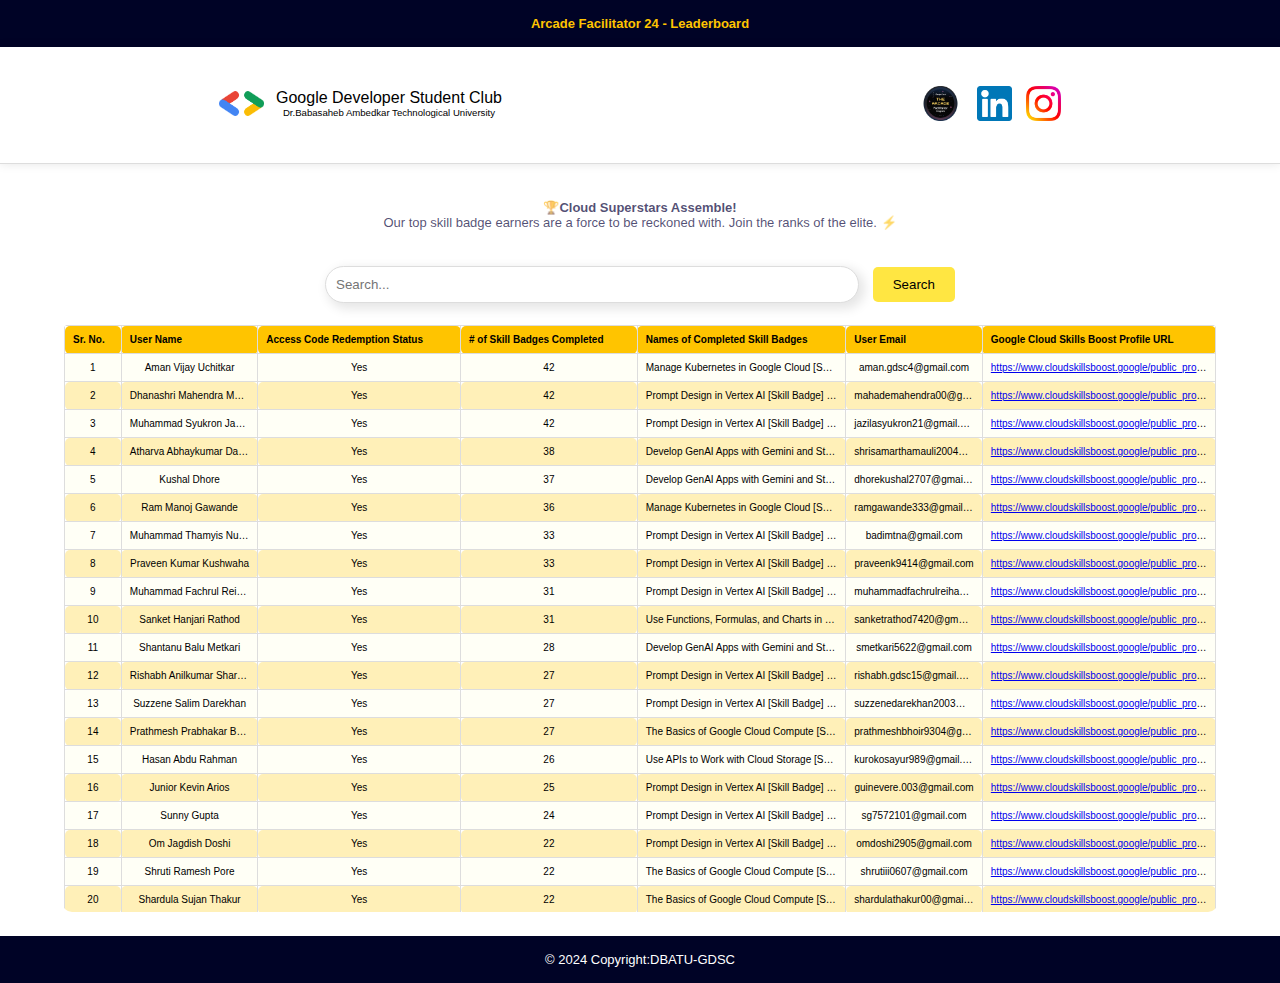
==== index.html @ e55f8a88 "update" ====
<!DOCTYPE html>
<html lang="en">

<head>
    <meta charset="UTF-8">
    <meta name="viewport" content="width=device-width, initial-scale=1.0">
    <title>Arcade facilitator 24 - Leaderboard</title>
    <link rel="icon" href="logo.png" type="image/x-icon">

    <link rel="stylesheet" href="styles.css">
</head>

<body>
    <h4 style="background-color: rgb(0, 3, 38); color: #ffc400; margin: auto; text-align: center; padding: 1rem;">Arcade
        Facilitator 24 - Leaderboard</h4>
    <nav class="w-full  shadow-md relative ">
        <div class="navbar">
            <div class="nav-logo">
                <div class="img w-16 h-1w-16 rounded-full ">
                    <img alt="me" loading="lazy" width="45" height="25" decoding="async" data-nimg="1"
                        style="color:transparent" style="padding: 2px; margin: 2px;" srcset="" src="logo.png">
                </div>
                <div class="text flex flex-col justify-start items-start">
                    <p class="text-base " style="padding-inline: 5px; font-size: 1rem;">Google Developer Student Club
                    </p>
                    <p class="text-xs" style="font-size: 0.6rem; "> <!-- -->Dr.Babasaheb Ambedkar Technological
                        University</p>
                </div>
            </div>
            <div class="nav-logo">
                <div class="img">
                    <a href="https://rsvp.withgoogle.com/events/arcade-facilitator/" target="_blank"><img alt="me"
                            loading="lazy" width="45" height="35" decoding="async" data-nimg="1"
                            style="color:transparent" style="padding: 2px; margin: 2px;" srcset="" src="arcadean.png"></a>
                </div>
                <div class="img">
                    <a href="https://www.linkedin.com/in/google-developer-students-club-dbatu-359325300/"
                        target="_blank"><img alt="me" loading="lazy" width="35" height="35" decoding="async"
                            data-nimg="1" style="color:transparent" style="padding: 2px; margin: 2px;" srcset=""
                            src="link.png"></a>
                </div>
                <div class="img">
                    <a href="https://www.instagram.com/gdsc_dbatu/" target="_blank"><img alt="me" loading="lazy"
                            width="35" height="35" decoding="async" data-nimg="1" style="color:transparent"
                            style="padding: 2px; margin: 2px;" srcset="" src="insta.png"></a>
                </div>
            </div>
        </div>
    </nav>
    <div class="container">
        <div class="note"
            style="text-align: center; margin-bottom: 4vh; color: rgba(5, 0, 56, 0.7); font-family:Arial, Helvetica, sans-serif ">
        <p style="font-weight: bold;"> 🏆Cloud Superstars Assemble!</p>
            <p> Our top skill badge earners are a force to be reckoned with. Join the ranks of the elite. ⚡</p>
        </div>
        <div class="search-container">
            <input type="text" id="search-input" placeholder="Search...">
            <button onclick="searchTable()">Search</button>
        </div>
        <div class="box">

            <table id="data-table">
                <thead>
                    <tr id="table-header">
                        <th>Sr. No.</th>
                        <!-- Table headers will be populated by JavaScript -->
                    </tr>
                </thead>
                <tbody id="table-body">
                    <!-- Table body will be populated by JavaScript -->
                </tbody>
            </table>
        </div>
    </div>
    <div class="cp"
        style="background-color: rgb(0, 3, 38); color: #ffffff; margin: auto; text-align: center; padding: 1rem; bottom: 0;">
        © 2024
        Copyright:DBATU-GDSC</div>


    <div id="tooltip" class="tooltip hidden"></div>
    <script src="script.js"></script>

</body>

</html>
---- styles.css ----
/* styles.css */
* {
    border: 0;
    margin: 0;
    padding: 0;
    box-sizing: 0;
}

body::-webkit-scrollbar {
    width: 3px;
    /* Thinner width of the scrollbar */
}

body::-webkit-scrollbar-track {
    background: transparent;
    /* Transparent background for the track */
}

body::-webkit-scrollbar-thumb {
    background-color: rgba(255, 213, 0, 0.7);
    /* Semi-transparent yellow for the thumb */
    border-radius: 10px;
    /* Rounded corners for the thumb */
}

body {
    overflow: auto;
    font-family: Arial, sans-serif;
    font-size: small;
    margin: 0;
    padding: 0;
    scrollbar-width: thin;
    /* Set the scrollbar width to thin */
    scrollbar-color: rgba(255, 213, 0, 0.7) transparent;
    /* Semi-transparent yellow for the thumb */
}

.navbar {
    background-color: #ffffff;
    padding: 10px;
    display: flex;
    text-align: center;
    border-bottom: 1px solid #dddddd;
    box-shadow: 0 0 10px rgba(0, 0, 0, 0.1);
    margin-bottom: 4vh;
    justify-content: space-around;
    align-items: center;
    font-size: medium;
    font-family: Arial, Helvetica, sans-serif;
    height: 6rem;
}

.nav-logo {
    display: flex;
    padding: 5px;
    
}

.container {
    margin-bottom: 1.5rem;
}

.box {
    width: 90vw;
    max-height: 65vh;
    scroll-behavior: smooth;
    overflow-x: auto;
    margin: auto;
    border-radius: 10px;
    padding: 2px;
    scrollbar-width: thin;
    /* Set the scrollbar width to thin for Firefox */
    scrollbar-color: rgba(255, 213, 0, 0.7) transparent;
    /* Semi-transparent yellow for the thumb */
    font-size: x-small;
}

.box::-webkit-scrollbar {
    width: 3px;
    /* Thinner width of the scrollbar for .box */
}

.box::-webkit-scrollbar-track {
    background: transparent;
    /* Transparent background for the track */
}

.box::-webkit-scrollbar-thumb {
    background-color: rgba(255, 213, 0, 0.7);
    /* Semi-transparent yellow for the thumb */
    border-radius: 10px;
    /* Rounded corners for the thumb */
}

.search-container {
    text-align: center;
    margin-bottom: 20px;
    border-radius: 30px;
}

input[type="text"] {
    border-radius: 30px;
    padding: 10px;
    width: 40vw;
    box-shadow: 4px 4px 11px 2px rgba(0, 0, 0, 0.1);
    border: 1px solid #dddddd;
    margin-right: 10px;
}

button {
    padding: 10px 20px;
    border: none;
    border-radius: 4px;
    background-color: #ffe642;
    color: rgb(0, 0, 0);
    cursor: pointer;
    border-radius: 5px;
}

#data-table {
    overflow-y: scroll;
}

table {
    width: 100%;
    border-collapse: collapse;
}

th,
td {
    border: 1px solid #dddddd;
    padding: 8px;
    text-align: left;
    border-radius: 5px;
}

th {
    background-color: #ffc400;
}

tr:nth-child(even) td {
    background-color: #fff0b8;
}

tr:nth-child(odd) td {
    background-color: #fffff6;
}

td {
    max-width: 100px; ;
    /* Adjust the max-width as needed */
    overflow: hidden;
    text-overflow: ellipsis;
    white-space: nowrap;
    position: relative;
    text-align: center;
}

td:active::after {
    content: attr(data-fulltext);
    position: absolute;
    background-color: #fff;
    padding: 5px;
    border: 1px solid #ddd;
    white-space: normal;
    z-index: 1;
    max-width: 300px;
    /* Adjust the max-width for hover display */
    border-radius: 20px;
}

#hover-container {
    position: absolute;
    background-color: rgb(255, 238, 168);
    border: 1px solid #dddddd;
    padding: 10px;
    box-shadow: 0 0 10px rgba(64, 64, 64, 0.1);
    display: none;
}

.hidden {
    display: none;
}

.tooltip {
    position: absolute;
    background-color: #fefcd6;
    border-radius: 15px;
    border: 1px solid #dddddd00;
    padding: 10px;
    box-shadow: 0 0 10px rgb(0, 0, 0);
    display: none;
    z-index: 1000;
    font-size: x-small;
}

.img {
    padding: 2px;
    border-radius: 3px;
    margin-inline: 5px;
}
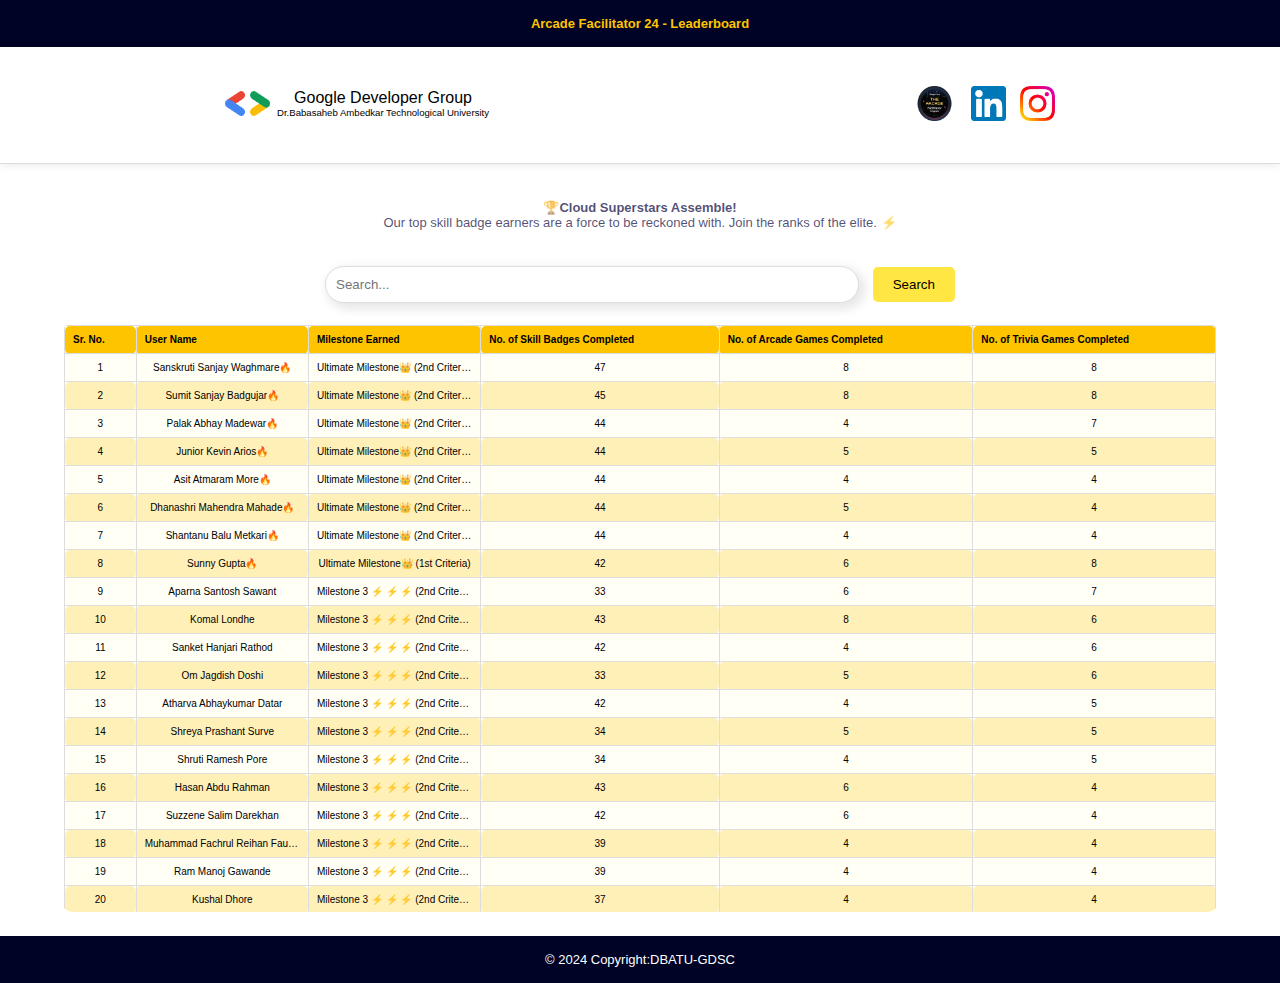
==== commit c373f780: "update" ====
--- a/index.html
+++ b/index.html
@@ -21,7 +21,7 @@
                         style="color:transparent" style="padding: 2px; margin: 2px;" srcset="" src="logo.png">
                 </div>
                 <div class="text flex flex-col justify-start items-start">
-                    <p class="text-base " style="padding-inline: 5px; font-size: 1rem;">Google Developer Student Club
+                    <p class="text-base " style="padding-inline: 5px; font-size: 1rem;">Google Developer Group
                     </p>
                     <p class="text-xs" style="font-size: 0.6rem; "> <!-- -->Dr.Babasaheb Ambedkar Technological
                         University</p>
--- a/styles.css
+++ b/styles.css
@@ -53,7 +53,7 @@
 .nav-logo {
     display: flex;
     padding: 5px;
-    
+
 }
 
 .container {
@@ -147,7 +147,8 @@
 }
 
 td {
-    max-width: 100px; ;
+    max-width: 100px;
+    ;
     /* Adjust the max-width as needed */
     overflow: hidden;
     text-overflow: ellipsis;
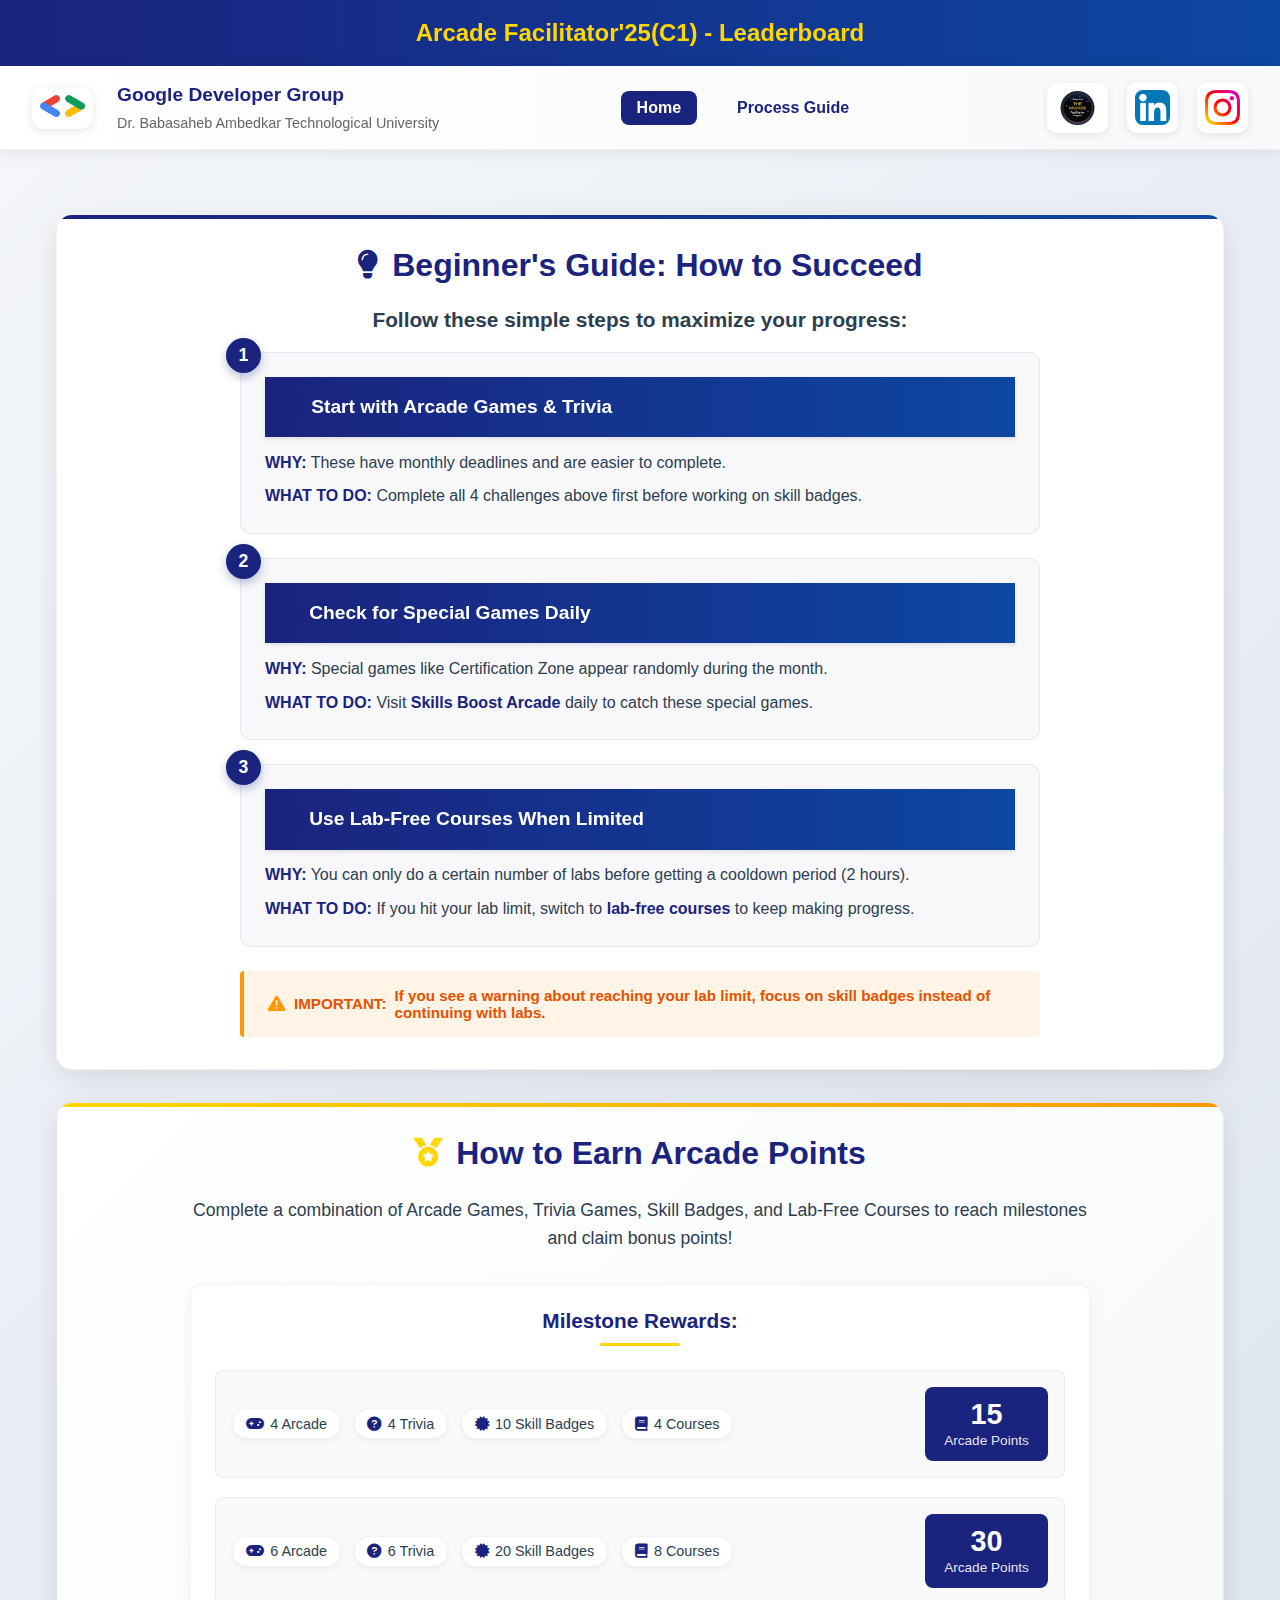
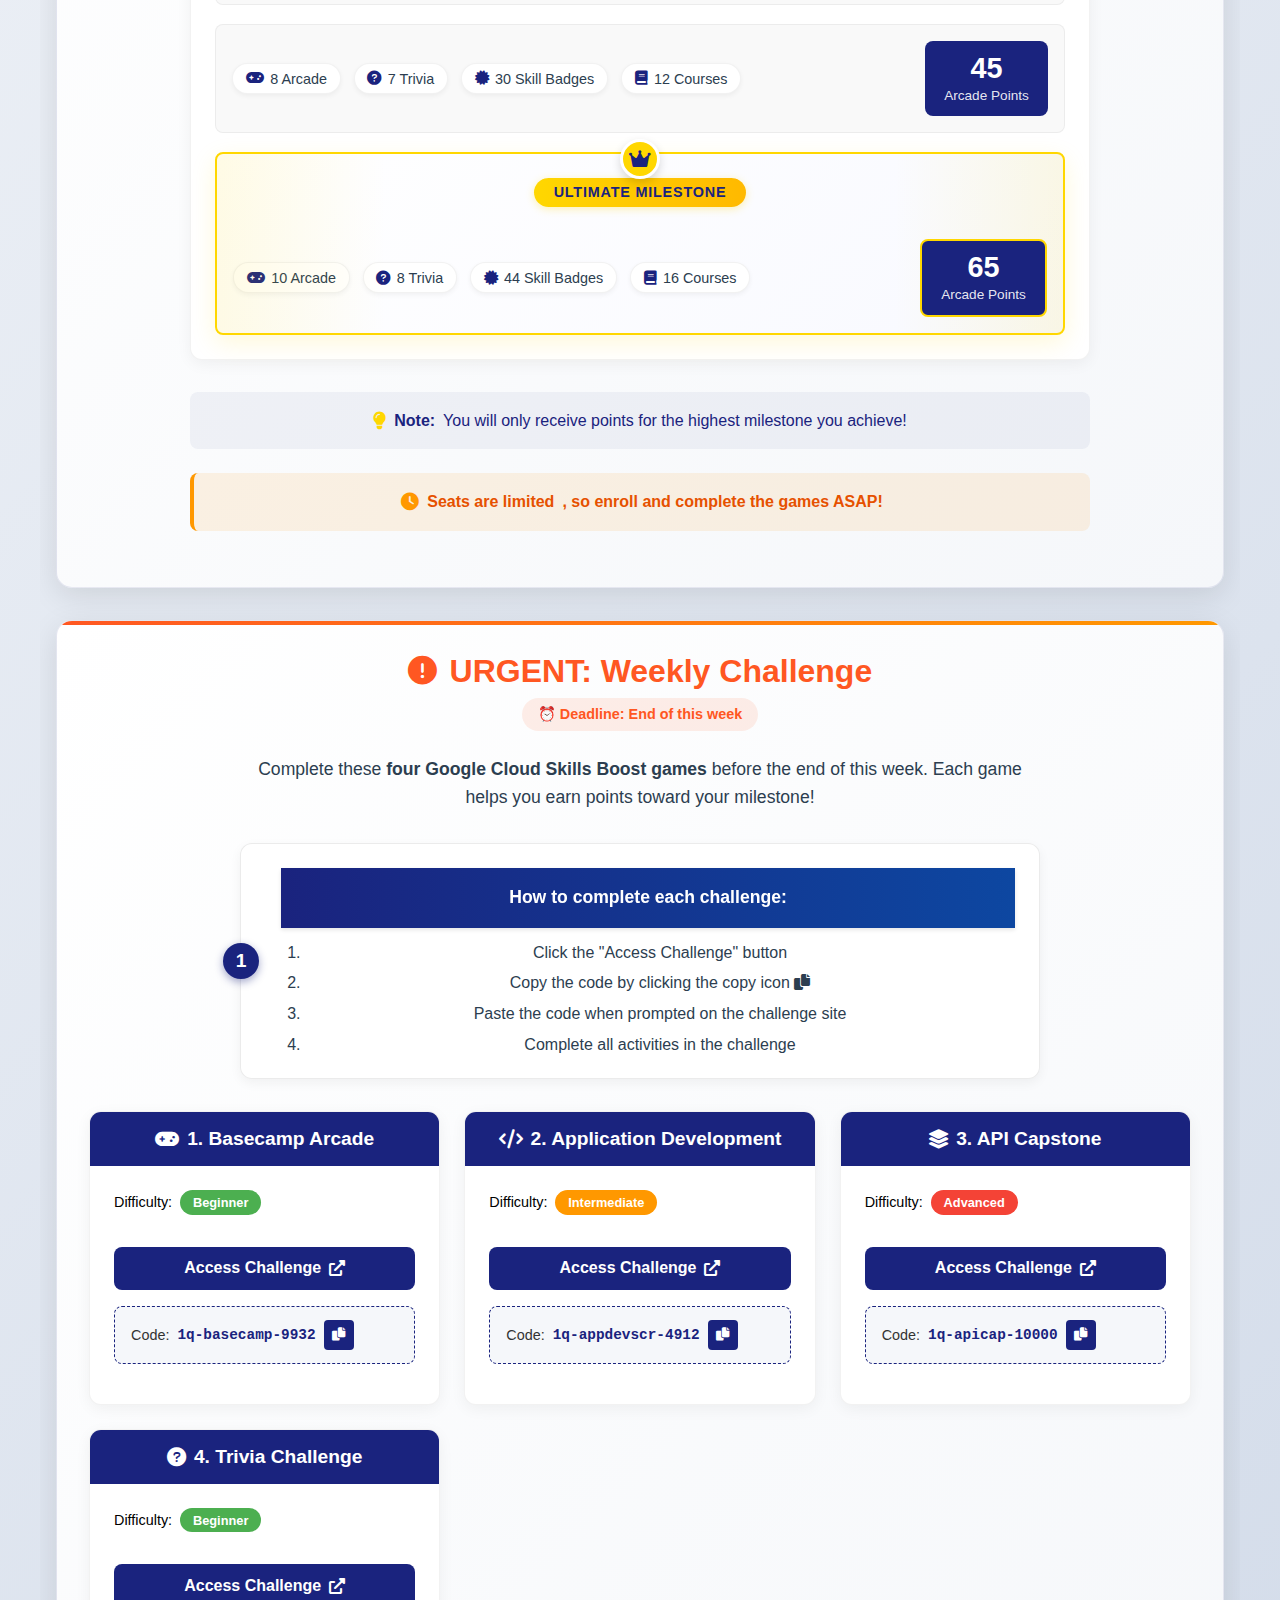
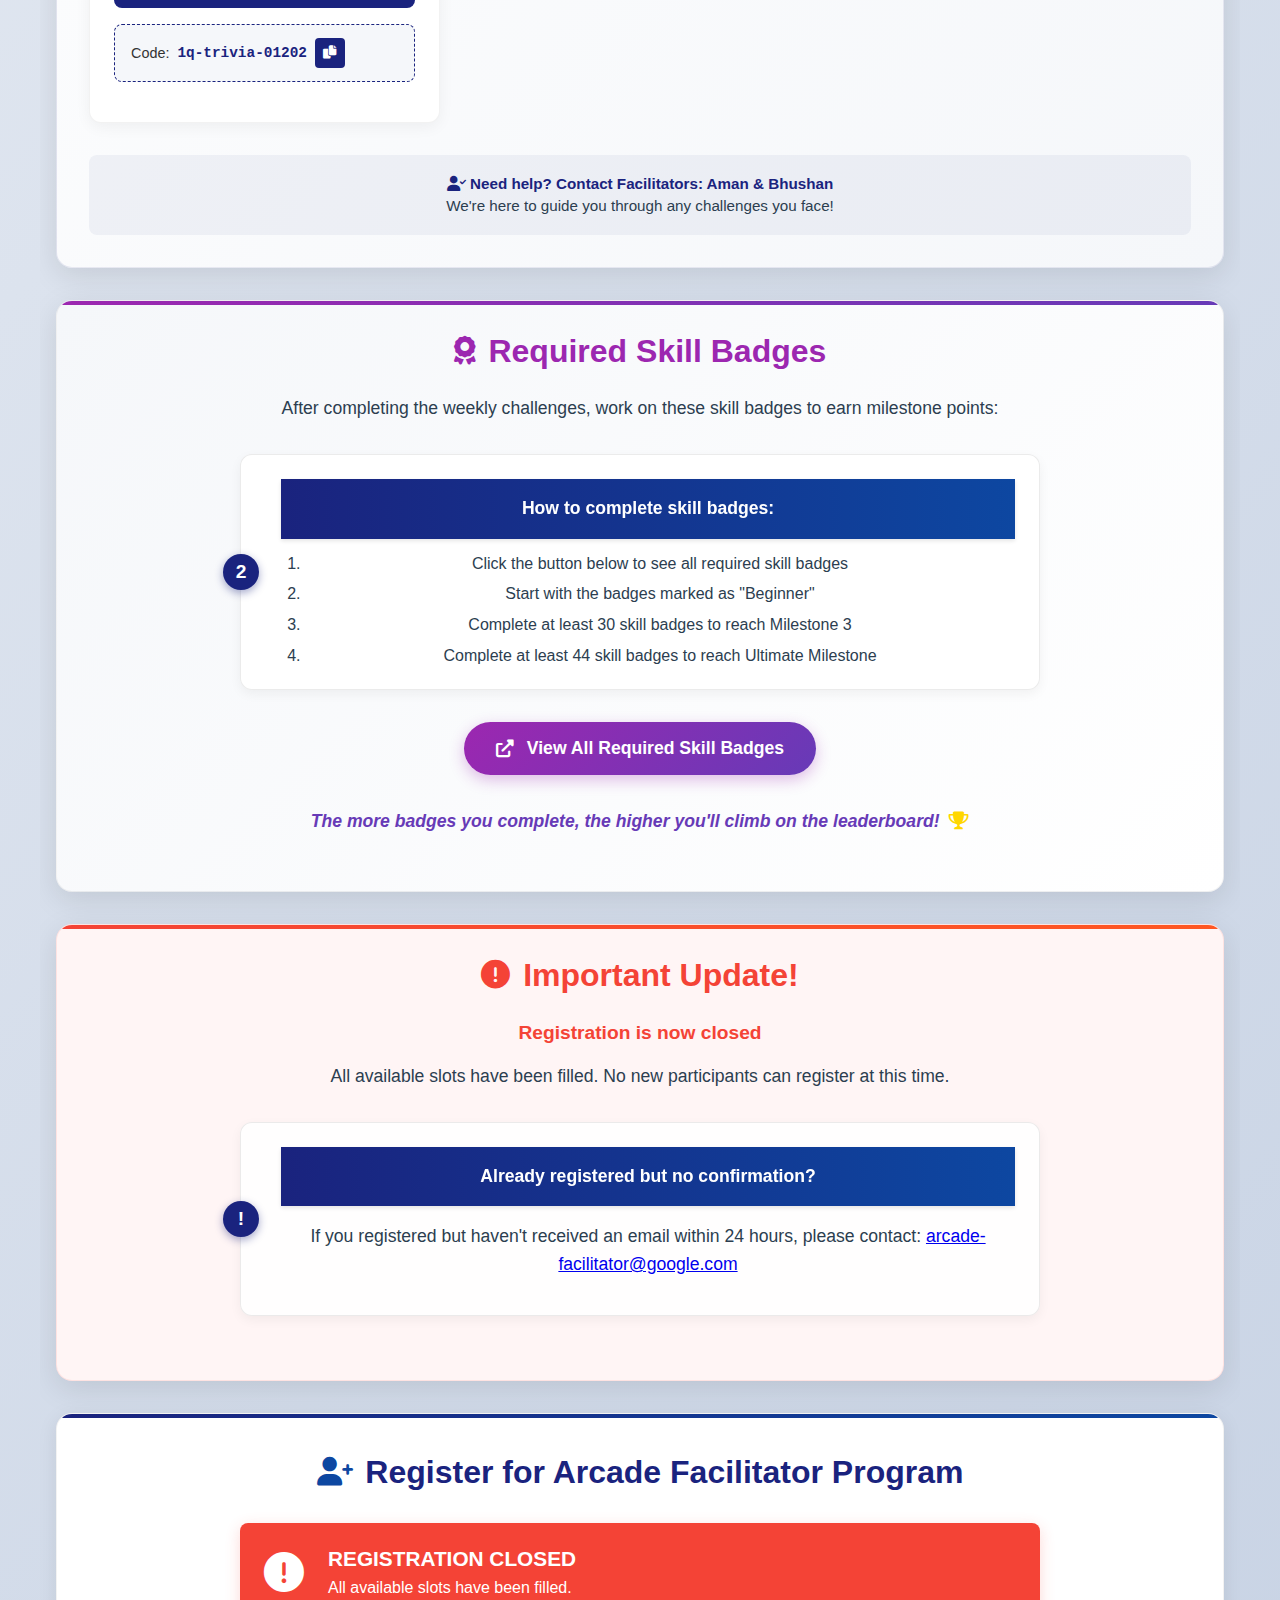
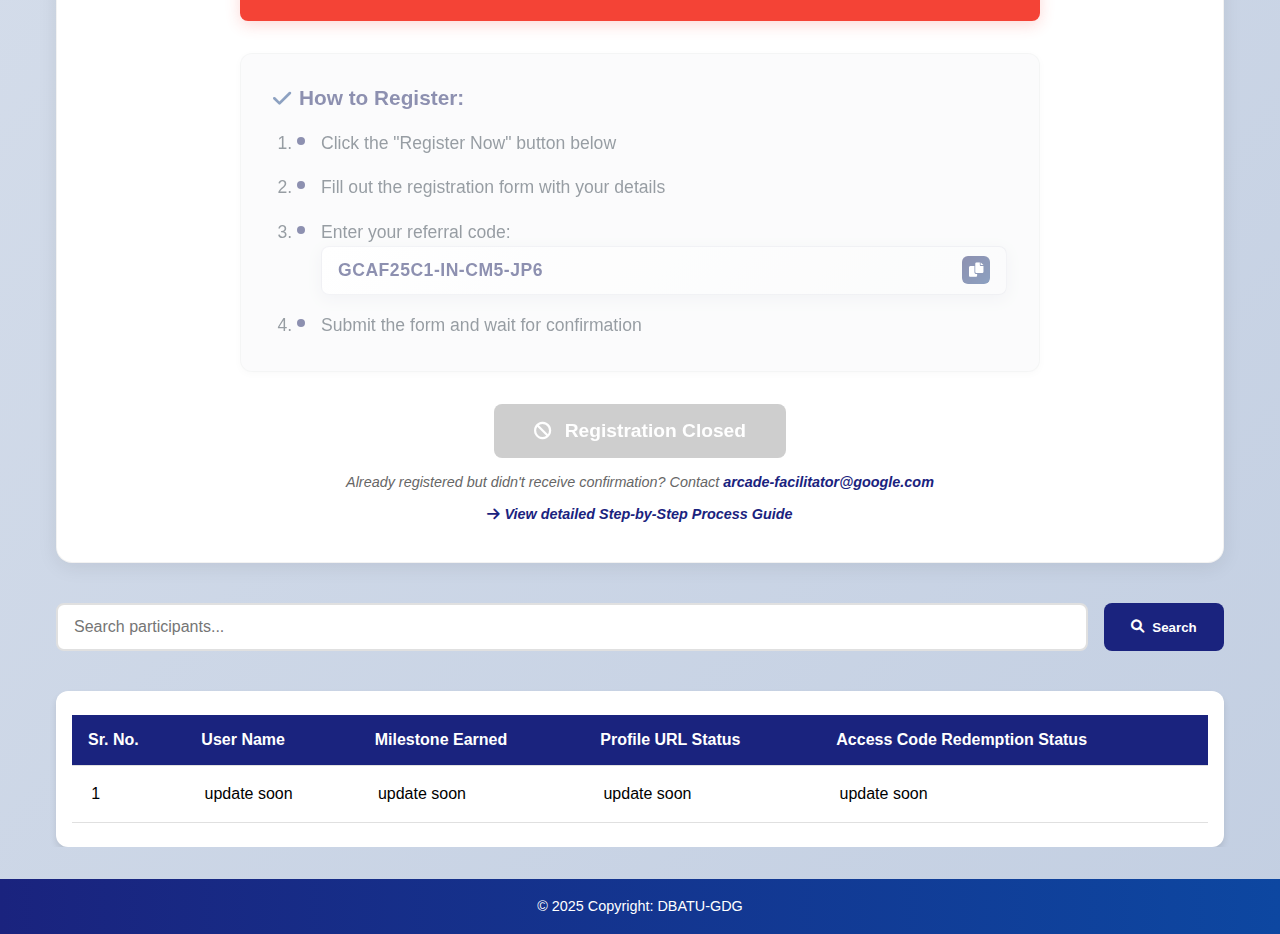
==== commit 6820258a: "update depoly" ====
--- a/index.html
+++ b/index.html
@@ -3,84 +3,373 @@
 
 <head>
     <meta charset="UTF-8">
-    <meta name="viewport" content="width=device-width, initial-scale=1.0">
-    <title>Arcade facilitator 24 - Leaderboard</title>
+    <meta name="viewport" content="width=device-width, initial-scale=1.0, maximum-scale=1.0, user-scalable=no">
+    <meta name="description" content="Arcade Facilitator 24 Leaderboard - Track your progress and compete with others">
+    <title>Arcade Facilitator 24 - Leaderboard</title>
     <link rel="icon" href="logo.png" type="image/x-icon">
-
     <link rel="stylesheet" href="styles.css">
+    <link rel="stylesheet" href="https://cdnjs.cloudflare.com/ajax/libs/font-awesome/6.0.0/css/all.min.css">
 </head>
 
-<body>
-    <h4 style="background-color: rgb(0, 3, 38); color: #ffc400; margin: auto; text-align: center; padding: 1rem;">Arcade
-        Facilitator 24 - Leaderboard</h4>
-    <nav class="w-full  shadow-md relative ">
-        <div class="navbar">
-            <div class="nav-logo">
-                <div class="img w-16 h-1w-16 rounded-full ">
-                    <img alt="me" loading="lazy" width="45" height="25" decoding="async" data-nimg="1"
-                        style="color:transparent" style="padding: 2px; margin: 2px;" srcset="" src="logo.png">
-                </div>
-                <div class="text flex flex-col justify-start items-start">
-                    <p class="text-base " style="padding-inline: 5px; font-size: 1rem;">Google Developer Group
-                    </p>
-                    <p class="text-xs" style="font-size: 0.6rem; "> <!-- -->Dr.Babasaheb Ambedkar Technological
-                        University</p>
-                </div>
-            </div>
-            <div class="nav-logo">
-                <div class="img">
-                    <a href="https://rsvp.withgoogle.com/events/arcade-facilitator/" target="_blank"><img alt="me"
-                            loading="lazy" width="45" height="35" decoding="async" data-nimg="1"
-                            style="color:transparent" style="padding: 2px; margin: 2px;" srcset="" src="arcadean.png"></a>
-                </div>
-                <div class="img">
-                    <a href="https://www.linkedin.com/in/google-developer-students-club-dbatu-359325300/"
-                        target="_blank"><img alt="me" loading="lazy" width="35" height="35" decoding="async"
-                            data-nimg="1" style="color:transparent" style="padding: 2px; margin: 2px;" srcset=""
-                            src="link.png"></a>
-                </div>
-                <div class="img">
-                    <a href="https://www.instagram.com/gdsc_dbatu/" target="_blank"><img alt="me" loading="lazy"
-                            width="35" height="35" decoding="async" data-nimg="1" style="color:transparent"
-                            style="padding: 2px; margin: 2px;" srcset="" src="insta.png"></a>
-                </div>
-            </div>
+<body class="home-page">
+    <header>
+        <h4>Arcade Facilitator'25(C1) - Leaderboard</h4>
+    </header>
+
+    <nav class="navbar" role="navigation" aria-label="Main navigation">
+        <div class="nav-brand">
+            <div class="brand-logo">
+                <img src="logo.png" alt="GDSC Logo" width="45" height="25" loading="lazy">
+            </div>
+            <div class="brand-text">
+                <h2 class="brand-title">Google Developer Group</h2>
+                <p class="brand-subtitle">Dr. Babasaheb Ambedkar Technological University</p>
+            </div>
+        </div>
+        <div class="hamburger-menu" aria-label="Menu toggle" role="button" tabindex="0">
+            <div></div>
+            <div></div>
+            <div></div>
+        </div>
+        <div class="nav-links">
+            <a href="index.html" class="nav-link active">Home</a>
+            <a href="process.html" class="nav-link">Process Guide</a>
+        </div>
+        <div class="nav-social">
+            <a href="https://rsvp.withgoogle.com/events/arcade-facilitator/" class="social-link" target="_blank" rel="noopener noreferrer" title="RSVP for the event">
+                <img src="arcadean.png" alt="Arcade Event" width="45" height="35" loading="lazy">
+            </a>
+            <a href="https://www.linkedin.com/in/google-developer-students-club-dbatu-359325300/" class="social-link" target="_blank" rel="noopener noreferrer" title="Follow us on LinkedIn">
+                <img src="link.png" alt="LinkedIn" width="35" height="35" loading="lazy">
+            </a>
+            <a href="https://www.instagram.com/gdsc_dbatu/" class="social-link" target="_blank" rel="noopener noreferrer" title="Follow us on Instagram">
+                <img src="insta.png" alt="Instagram" width="35" height="35" loading="lazy">
+            </a>
         </div>
     </nav>
-    <div class="container">
-        <div class="note"
-            style="text-align: center; margin-bottom: 4vh; color: rgba(5, 0, 56, 0.7); font-family:Arial, Helvetica, sans-serif ">
-        <p style="font-weight: bold;"> 🏆Cloud Superstars Assemble!</p>
-            <p> Our top skill badge earners are a force to be reckoned with. Join the ranks of the elite. ⚡</p>
-        </div>
-        <div class="search-container">
-            <input type="text" id="search-input" placeholder="Search...">
-            <button onclick="searchTable()">Search</button>
-        </div>
-        <div class="box">
-
-            <table id="data-table">
-                <thead>
-                    <tr id="table-header">
-                        <th>Sr. No.</th>
-                        <!-- Table headers will be populated by JavaScript -->
-                    </tr>
-                </thead>
-                <tbody id="table-body">
-                    <!-- Table body will be populated by JavaScript -->
-                </tbody>
-            </table>
-        </div>
-    </div>
-    <div class="cp"
-        style="background-color: rgb(0, 3, 38); color: #ffffff; margin: auto; text-align: center; padding: 1rem; bottom: 0;">
-        © 2024
-        Copyright:DBATU-GDSC</div>
-
-
-    <div id="tooltip" class="tooltip hidden"></div>
+
+    <main class="container" role="main">
+        <!-- <section class="note" aria-label="Announcement">
+            <p><i class="fas fa-trophy" aria-hidden="true"></i> Cloud Superstars Assemble!</p>
+            <p>Our top skill badge earners are a force to be reckoned with. Join the ranks of the elite. <i class="fas fa-bolt" aria-hidden="true"></i></p>
+        </section> -->
+
+        
+
+        <!-- Pro Tips Section -->
+        <section class="tips-section" aria-label="Pro tips section">
+            <div class="tips-header">
+                <h2><i class="fas fa-lightbulb"></i> Beginner's Guide: How to Succeed</h2>
+            </div>
+            <div class="tips-content">
+                <h3>Follow these simple steps to maximize your progress:</h3>
+                <ol class="tips-list">
+                    <li>
+                        <h4><i class="fas fa-check-circle"></i> Start with Arcade Games & Trivia</h4>
+                        <p><strong>WHY:</strong> These have monthly deadlines and are easier to complete.</p>
+                        <p><strong>WHAT TO DO:</strong> Complete all 4 challenges above first before working on skill badges.</p>
+                    </li>
+                    <li>
+                        <h4><i class="fas fa-bell"></i> Check for Special Games Daily</h4>
+                        <p><strong>WHY:</strong> Special games like Certification Zone appear randomly during the month.</p>
+                        <p><strong>WHAT TO DO:</strong> Visit <a href="https://go.cloudskillsboost.google/arcade" target="_blank">Skills Boost Arcade</a> daily to catch these special games.</p>
+                    </li>
+                    <li>
+                        <h4><i class="fas fa-book"></i> Use Lab-Free Courses When Limited</h4>
+                        <p><strong>WHY:</strong> You can only do a certain number of labs before getting a cooldown period (2 hours).</p>
+                        <p><strong>WHAT TO DO:</strong> If you hit your lab limit, switch to <a href="https://rsvp.withgoogle.com/events/arcade-facilitator/syllabus" target="_blank">lab-free courses</a> to keep making progress.</p>
+                    </li>
+                </ol>
+                <div class="warning-note">
+                    <p><i class="fas fa-exclamation-triangle"></i> <strong>IMPORTANT:</strong> If you see a warning about reaching your lab limit, focus on skill badges instead of continuing with labs.</p>
+                </div>
+            </div>
+        </section>
+
+
+        <!-- Milestone Rewards Section -->
+        <section class="milestone-section" aria-label="Milestone rewards section">
+            <div class="milestone-header">
+                <h2><i class="fas fa-medal"></i> How to Earn Arcade Points</h2>
+            </div>
+            <div class="milestone-content">
+                <p>Complete a combination of Arcade Games, Trivia Games, Skill Badges, and Lab-Free Courses to reach milestones and claim bonus points!</p>
+                
+                <div class="milestone-table">
+                    <h3>Milestone Rewards:</h3>
+                    <div class="milestone-row">
+                        <div class="milestone-details">
+                            <div class="milestone-requirements">
+                                <span class="req-item"><i class="fas fa-gamepad"></i> 4 Arcade</span>
+                                <span class="req-item"><i class="fas fa-question-circle"></i> 4 Trivia</span>
+                                <span class="req-item"><i class="fas fa-certificate"></i> 10 Skill Badges</span>
+                                <span class="req-item"><i class="fas fa-book"></i> 4 Courses</span>
+                            </div>
+                            <div class="milestone-reward">
+                                <span class="reward-points">15</span>
+                                <span class="reward-label">Arcade Points</span>
+                            </div>
+                        </div>
+                    </div>
+                    <div class="milestone-row">
+                        <div class="milestone-details">
+                            <div class="milestone-requirements">
+                                <span class="req-item"><i class="fas fa-gamepad"></i> 6 Arcade</span>
+                                <span class="req-item"><i class="fas fa-question-circle"></i> 6 Trivia</span>
+                                <span class="req-item"><i class="fas fa-certificate"></i> 20 Skill Badges</span>
+                                <span class="req-item"><i class="fas fa-book"></i> 8 Courses</span>
+                            </div>
+                            <div class="milestone-reward">
+                                <span class="reward-points">30</span>
+                                <span class="reward-label">Arcade Points</span>
+                            </div>
+                        </div>
+                    </div>
+                    <div class="milestone-row">
+                        <div class="milestone-details">
+                            <div class="milestone-requirements">
+                                <span class="req-item"><i class="fas fa-gamepad"></i> 8 Arcade</span>
+                                <span class="req-item"><i class="fas fa-question-circle"></i> 7 Trivia</span>
+                                <span class="req-item"><i class="fas fa-certificate"></i> 30 Skill Badges</span>
+                                <span class="req-item"><i class="fas fa-book"></i> 12 Courses</span>
+                            </div>
+                            <div class="milestone-reward">
+                                <span class="reward-points">45</span>
+                                <span class="reward-label">Arcade Points</span>
+                            </div>
+                        </div>
+                    </div>
+                    <div class="milestone-row ultimate">
+                        <div class="milestone-crown"><i class="fas fa-crown"></i></div>
+                        <div class="milestone-details">
+                            <div class="milestone-label">
+                                <span class="ultimate-badge">Ultimate Milestone</span>
+                            </div>
+                            <div class="milestone-requirements">
+                                <span class="req-item"><i class="fas fa-gamepad"></i> 10 Arcade</span>
+                                <span class="req-item"><i class="fas fa-question-circle"></i> 8 Trivia</span>
+                                <span class="req-item"><i class="fas fa-certificate"></i> 44 Skill Badges</span>
+                                <span class="req-item"><i class="fas fa-book"></i> 16 Courses</span>
+                            </div>
+                            <div class="milestone-reward ultimate-reward">
+                                <span class="reward-points">65</span>
+                                <span class="reward-label">Arcade Points</span>
+                            </div>
+                        </div>
+                    </div>
+                </div>
+                
+                <div class="milestone-note">
+                    <p><i class="fas fa-lightbulb"></i> <strong>Note:</strong> You will only receive points for the highest milestone you achieve!</p>
+                </div>
+                
+                <div class="enrollment-warning">
+                    <p><i class="fas fa-clock"></i> <strong>Seats are limited</strong>, so enroll and complete the games ASAP!</p>
+                </div>
+            </div>
+        </section>
+
+        <!-- Weekly Challenge Section - URGENT ACTION REQUIRED -->
+        <section class="challenge-section" aria-label="Current challenge section">
+            <div class="challenge-header">
+                <h2><i class="fas fa-exclamation-circle" aria-hidden="true"></i> URGENT: Weekly Challenge</h2>
+                <p class="challenge-deadline">⏰ Deadline: End of this week</p>
+            </div>
+            <div class="challenge-description">
+                <p>Complete these <strong>four Google Cloud Skills Boost games</strong> before the end of this week. Each game helps you earn points toward your milestone!</p>
+                <div class="step-box info-box">
+                    <div class="step-number info-number">1</div>
+                    <div class="step-content">
+                        <h4>How to complete each challenge:</h4>
+                        <ol class="simple-steps">
+                            <li>Click the "Access Challenge" button</li>
+                            <li>Copy the code by clicking the copy icon <i class="fas fa-copy"></i></li>
+                            <li>Paste the code when prompted on the challenge site</li>
+                            <li>Complete all activities in the challenge</li>
+                        </ol>
+                    </div>
+                </div>
+            </div>
+            <div class="challenges-container" id="challenges-container">
+                <!-- Challenges will be populated from challenges.json -->
+            </div>
+            <div class="facilitators-note">
+                <p><i class="fas fa-user-check"></i> Need help? Contact Facilitators: Aman & Bhushan</p>
+                <p>We're here to guide you through any challenges you face!</p>
+            </div>
+        </section>
+
+        
+
+        <!-- Skill Badges Section -->
+        <section class="badges-section" aria-label="Skill badges section">
+            <div class="badges-header">
+                <h2><i class="fas fa-award"></i> Required Skill Badges</h2>
+            </div>
+            <div class="badges-content">
+                <p>After completing the weekly challenges, work on these skill badges to earn milestone points:</p>
+                <div class="step-box info-box">
+                    <div class="step-number info-number">2</div>
+                    <div class="step-content">
+                        <h4>How to complete skill badges:</h4>
+                        <ol class="simple-steps">
+                            <li>Click the button below to see all required skill badges</li>
+                            <li>Start with the badges marked as "Beginner"</li>
+                            <li>Complete at least 30 skill badges to reach Milestone 3</li>
+                            <li>Complete at least 44 skill badges to reach Ultimate Milestone</li>
+                        </ol>
+                    </div>
+                </div>
+                <div class="badges-link">
+                    <a href="https://docs.google.com/spreadsheets/d/e/2PACX-1vTUcQ3I5f35DsVKV6EIS4XX55QMvKBM5BZyCA19bZcjS3_zRBlHRRA1cBi0iVvA9OjD9Qi4aC13oDyh/pubhtml?gid=410947376&single=true" target="_blank" class="skill-badges-button">
+                        <i class="fas fa-external-link-alt"></i> View All Required Skill Badges
+                    </a>
+                </div>
+                <p class="badges-note">The more badges you complete, the higher you'll climb on the leaderboard! <i class="fas fa-trophy"></i></p>
+            </div>
+        </section>
+        
+
+        <!-- Important Update Section -->
+        <section class="update-section" aria-label="Important update section">
+            <div class="update-header">
+                <h2><i class="fas fa-exclamation-circle"></i> Important Update!</h2>
+            </div>
+            <div class="update-content">
+                <p>Registration is now closed</p>
+                <p>All available slots have been filled. No new participants can register at this time.</p>
+                <div class="step-box info-box">
+                    <div class="step-number info-number">!</div>
+                    <div class="step-content">
+                        <h4>Already registered but no confirmation?</h4>
+                        <p>If you registered but haven't received an email within 24 hours, please contact: <a href="mailto:arcade-facilitator@google.com">arcade-facilitator@google.com</a></p>
+                    </div>
+                </div>
+            </div>
+        </section>
+
+        <section class="registration-section" aria-label="Registration section">
+            <div class="registration-content">
+                <h2><i class="fas fa-user-plus" aria-hidden="true"></i> Register for Arcade Facilitator Program</h2>
+                <div class="registration-closed-banner">
+                    <i class="fas fa-exclamation-circle"></i>
+                    <div class="closed-message">
+                        <h3>REGISTRATION CLOSED</h3>
+                        <p>All available slots have been filled.</p>
+                    </div>
+                </div>
+                <div class="instructions disabled">
+                    <h3>How to Register:</h3>
+                    <ol>
+                        <li>Click the "Register Now" button below</li>
+                        <li>Fill out the registration form with your details</li>
+                        <li>Enter your referral code: 
+                            <span class="referral-code">
+                                <span id="referral-code-text">GCAF25C1-IN-CM5-JP6</span>
+                                <button class="copy-button" onclick="copyReferralCode()" aria-label="Copy referral code" disabled>
+                                    <i class="fas fa-copy"></i>
+                                </button>
+                            </span>
+                        </li>
+                        <li>Submit the form and wait for confirmation</li>
+                    </ol>
+                </div>
+                <div class="registration-actions">
+                    <button class="register-button disabled" disabled>
+                        <i class="fas fa-ban" aria-hidden="true"></i> Registration Closed
+                    </button>
+                    <p class="registration-note">
+                        Already registered but didn't receive confirmation? Contact <a href="mailto:arcade-facilitator@google.com">arcade-facilitator@google.com</a>
+                        <br><br>
+                        <a href="process.html" class="process-link"><i class="fas fa-arrow-right"></i> View detailed Step-by-Step Process Guide</a>
+                    </p>
+                </div>
+            </div>
+        </section>
+
+        <section class="search-container" aria-label="Search section">
+            <input type="text" id="search-input" placeholder="Search participants..." aria-label="Search participants">
+            <button onclick="searchTable()" aria-label="Search">
+                <i class="fas fa-search" aria-hidden="true"></i> Search
+            </button>
+        </section>
+
+        <section class="box" role="region" aria-label="Leaderboard table">
+            <div class="table-wrapper">
+                <table id="data-table" role="grid">
+                    <thead>
+                        <tr id="table-header">
+                            <th scope="col">Sr. No.</th>
+                            <!-- Table headers will be populated by JavaScript -->
+                        </tr>
+                    </thead>
+                    <tbody id="table-body">
+                        <!-- Table body will be populated by JavaScript -->
+                    </tbody>
+                </table>
+            </div>
+        </section>
+    </main>
+
+    <footer class="cp" role="contentinfo">
+        <p>© 2025 Copyright: DBATU-GDG</p>
+    </footer>
+
+    <div id="tooltip" class="tooltip hidden" role="tooltip"></div>
     <script src="script.js"></script>
-
+    
+    <!-- Hamburger Menu JavaScript -->
+    <script>
+        // Hamburger menu functionality
+        const hamburgerMenu = document.querySelector('.hamburger-menu');
+        const navLinks = document.querySelector('.nav-links');
+        const navSocial = document.querySelector('.nav-social');
+        const body = document.body;
+        
+        // Toggle menu when clicking hamburger icon
+        hamburgerMenu.addEventListener('click', function() {
+            this.classList.toggle('active');
+            navLinks.classList.toggle('active');
+            navSocial.classList.toggle('active');
+            body.classList.toggle('menu-open');
+        });
+        
+        // Close menu when clicking on links
+        document.querySelectorAll('.nav-link').forEach(link => {
+            link.addEventListener('click', function() {
+                hamburgerMenu.classList.remove('active');
+                navLinks.classList.remove('active');
+                navSocial.classList.remove('active');
+                body.classList.remove('menu-open');
+            });
+        });
+        
+        // Close menu when clicking outside
+        document.addEventListener('click', function(event) {
+            if ((navLinks.classList.contains('active') || navSocial.classList.contains('active')) && 
+                !navLinks.contains(event.target) && 
+                !hamburgerMenu.contains(event.target) &&
+                !navSocial.contains(event.target)) {
+                hamburgerMenu.classList.remove('active');
+                navLinks.classList.remove('active');
+                navSocial.classList.remove('active');
+                body.classList.remove('menu-open');
+            }
+        });
+        
+        // For smooth scrolling to anchors
+        document.querySelectorAll('a[href^="#"]').forEach(anchor => {
+            anchor.addEventListener('click', function(e) {
+                e.preventDefault();
+                const targetElement = document.querySelector(this.getAttribute('href'));
+                if (targetElement) {
+                    targetElement.scrollIntoView({
+                        behavior: 'smooth'
+                    });
+                }
+            });
+        });
+    </script>
 </body>
 
 </html>--- a/styles.css
+++ b/styles.css
@@ -1,202 +1,2614 @@
-/* styles.css */
+/* Modern CSS Reset and Base Styles */
 * {
-    border: 0;
     margin: 0;
     padding: 0;
-    box-sizing: 0;
-}
-
-body::-webkit-scrollbar {
-    width: 3px;
-    /* Thinner width of the scrollbar */
-}
-
-body::-webkit-scrollbar-track {
+    box-sizing: border-box;
+    font-family: 'Segoe UI', Tahoma, Geneva, Verdana, sans-serif;
+    -webkit-tap-highlight-color: transparent;
+}
+
+body {
+    background: linear-gradient(135deg, #f5f7fa 0%, #c3cfe2 100%);
+    min-height: 100vh;
+    display: flex;
+    flex-direction: column;
+    overflow-x: hidden;
+}
+
+/* Header Styles */
+h4 {
+    background: linear-gradient(90deg, #1a237e, #0d47a1);
+    color: #ffd700;
+    margin: 0;
+    text-align: center;
+    padding: 1.2rem;
+    font-size: clamp(1.2rem, 4vw, 1.5rem);
+    font-weight: 600;
+    box-shadow: 0 2px 4px rgba(0,0,0,0.1);
+    position: sticky;
+    top: 0;
+    z-index: 100;
+}
+
+.nav-links {
+    display: flex;
+    gap: 1.5rem;
+}
+
+.nav-link {
+    color: #1a237e;
+    text-decoration: none;
+    font-weight: 600;
+    font-size: 1rem;
+    padding: 0.5rem 1rem;
+    border-radius: 8px;
+    transition: all 0.3s ease;
+}
+
+.nav-link:hover {
+    background: rgba(26, 35, 126, 0.05);
+    transform: translateY(-2px);
+}
+
+.nav-link.active {
+    background: #1a237e;
+    color: white;
+}
+
+.nav-link.active:hover {
+    background: #0d47a1;
+}
+
+/* Navbar Styles */
+.navbar {
+    background: linear-gradient(to right, #ffffff, #f8f9fa);
+    padding: 1rem 2rem;
+    display: flex;
+    justify-content: space-between;
+    align-items: center;
+    box-shadow: 0 2px 15px rgba(0,0,0,0.08);
+    position: sticky;
+    top: 0;
+    z-index: 898;
+    border-bottom: 1px solid rgba(0,0,0,0.05);
+}
+
+.nav-brand {
+    display: flex;
+    align-items: center;
+    gap: 1.5rem;
+}
+
+.brand-logo {
+    background: white;
+    padding: 0.5rem;
+    border-radius: 12px;
+    box-shadow: 0 2px 8px rgba(0,0,0,0.1);
+    transition: transform 0.3s ease;
+}
+
+.brand-logo:hover {
+    transform: translateY(-2px);
+}
+
+.brand-logo img {
+    border-radius: 8px;
+    max-width: 100%;
+    height: auto;
+}
+
+.brand-text {
+    display: flex;
+    flex-direction: column;
+    gap: 0.3rem;
+}
+
+.brand-title {
+    color: #1a237e;
+    font-size: 1.2rem;
+    font-weight: 700;
+    margin: 0;
+    line-height: 1.3;
+}
+
+.brand-subtitle {
+    color: #666;
+    font-size: 0.9rem;
+    margin: 0;
+    line-height: 1.4;
+}
+
+.nav-social {
+    display: flex;
+    align-items: center;
+    gap: 1.2rem;
+}
+
+.social-link {
+    display: flex;
+    align-items: center;
+    justify-content: center;
+    padding: 0.5rem;
+    border-radius: 10px;
+    background: white;
+    box-shadow: 0 2px 8px rgba(0,0,0,0.1);
+    transition: all 0.3s ease;
+}
+
+.social-link:hover {
+    transform: translateY(-2px);
+    box-shadow: 0 4px 12px rgba(0,0,0,0.15);
+}
+
+.social-link img {
+    border-radius: 8px;
+    max-width: 100%;
+    height: auto;
+}
+
+/* Container Styles */
+.container {
+    width: 100%;
+    max-width: 1200px;
+    margin: 2rem auto;
+    padding: 0 1rem;
+    overflow-x: auto;
+}
+
+/* Note Section */
+.note {
+    background: white;
+    padding: clamp(1rem, 4vw, 2rem);
+    border-radius: 12px;
+    box-shadow: 0 4px 6px rgba(0,0,0,0.1);
+    margin-bottom: 2rem;
+    text-align: center;
+    position: relative;
+    overflow: hidden;
+}
+
+.note::before {
+    content: '';
+    position: absolute;
+    top: 0;
+    left: 0;
+    width: 100%;
+    height: 4px;
+    background: linear-gradient(90deg, #1a237e, #0d47a1);
+}
+
+.note p {
+    color: #2c3e50;
+    line-height: 1.6;
+    font-size: clamp(0.9rem, 3vw, 1rem);
+}
+
+.note p:first-child {
+    font-size: clamp(1.2rem, 4vw, 1.5rem);
+    color: #1a237e;
+    margin-bottom: 0.5rem;
+    font-weight: 600;
+}
+
+/* Search Container */
+.search-container {
+    display: flex;
+    gap: 1rem;
+    margin-bottom: 2rem;
+    flex-wrap: wrap;
+    position: sticky;
+    top: 0;
+    z-index: 98;
     background: transparent;
-    /* Transparent background for the track */
-}
-
-body::-webkit-scrollbar-thumb {
-    background-color: rgba(255, 213, 0, 0.7);
-    /* Semi-transparent yellow for the thumb */
-    border-radius: 10px;
-    /* Rounded corners for the thumb */
-}
-
-body {
+    padding: 0.5rem 0;
+}
+
+#search-input {
+    flex: 1;
+    min-width: 200px;
+    padding: 0.8rem 1rem;
+    border: 2px solid #e0e0e0;
+    border-radius: 8px;
+    font-size: clamp(0.9rem, 3vw, 1rem);
+    transition: all 0.3s ease;
+    background: white;
+}
+
+#search-input:focus {
+    outline: none;
+    border-color: #1a237e;
+    box-shadow: 0 0 0 3px rgba(26, 35, 126, 0.1);
+}
+
+button {
+    background: #1a237e;
+    color: white;
+    border: none;
+    padding: 0.8rem 1.5rem;
+    border-radius: 8px;
+    cursor: pointer;
+    font-weight: 600;
+    transition: all 0.3s ease;
+    min-width: 120px;
+    display: flex;
+    align-items: center;
+    justify-content: center;
+    gap: 0.5rem;
+}
+
+button:hover {
+    background: #0d47a1;
+    transform: translateY(-2px);
+}
+
+button:active {
+    transform: translateY(0);
+}
+
+/* Table Styles */
+.box {
+    background: white;
+    border-radius: 12px;
+    box-shadow: 0 4px 6px rgba(0,0,0,0.1);
     overflow: auto;
-    font-family: Arial, sans-serif;
-    font-size: small;
-    margin: 0;
-    padding: 0;
-    scrollbar-width: thin;
-    /* Set the scrollbar width to thin */
-    scrollbar-color: rgba(255, 213, 0, 0.7) transparent;
-    /* Semi-transparent yellow for the thumb */
-}
-
-.navbar {
-    background-color: #ffffff;
-    padding: 10px;
-    display: flex;
-    text-align: center;
-    border-bottom: 1px solid #dddddd;
-    box-shadow: 0 0 10px rgba(0, 0, 0, 0.1);
-    margin-bottom: 4vh;
-    justify-content: space-around;
-    align-items: center;
-    font-size: medium;
-    font-family: Arial, Helvetica, sans-serif;
-    height: 6rem;
-}
-
-.nav-logo {
-    display: flex;
-    padding: 5px;
-
-}
-
-.container {
-    margin-bottom: 1.5rem;
-}
-
-.box {
-    width: 90vw;
-    max-height: 65vh;
-    scroll-behavior: smooth;
+    -webkit-overflow-scrolling: touch;
+    position: relative;
+    padding: 0.5rem;
+}
+
+.table-wrapper {
     overflow-x: auto;
-    margin: auto;
-    border-radius: 10px;
-    padding: 2px;
-    scrollbar-width: thin;
-    /* Set the scrollbar width to thin for Firefox */
-    scrollbar-color: rgba(255, 213, 0, 0.7) transparent;
-    /* Semi-transparent yellow for the thumb */
-    font-size: x-small;
-}
-
-.box::-webkit-scrollbar {
-    width: 3px;
-    /* Thinner width of the scrollbar for .box */
-}
-
-.box::-webkit-scrollbar-track {
-    background: transparent;
-    /* Transparent background for the track */
-}
-
-.box::-webkit-scrollbar-thumb {
-    background-color: rgba(255, 213, 0, 0.7);
-    /* Semi-transparent yellow for the thumb */
-    border-radius: 10px;
-    /* Rounded corners for the thumb */
-}
-
-.search-container {
-    text-align: center;
-    margin-bottom: 20px;
-    border-radius: 30px;
-}
-
-input[type="text"] {
-    border-radius: 30px;
-    padding: 10px;
-    width: 40vw;
-    box-shadow: 4px 4px 11px 2px rgba(0, 0, 0, 0.1);
-    border: 1px solid #dddddd;
-    margin-right: 10px;
-}
-
-button {
-    padding: 10px 20px;
-    border: none;
-    border-radius: 4px;
-    background-color: #ffe642;
-    color: rgb(0, 0, 0);
-    cursor: pointer;
-    border-radius: 5px;
-}
-
-#data-table {
-    overflow-y: scroll;
+    -webkit-overflow-scrolling: touch;
+    padding: 0.5rem;
 }
 
 table {
     width: 100%;
     border-collapse: collapse;
-}
-
-th,
-td {
-    border: 1px solid #dddddd;
-    padding: 8px;
+    min-width: 600px;
+    margin: 0.5rem 0;
+}
+
+th, td {
+    padding: clamp(0.8rem, 2vw, 1.2rem);
     text-align: left;
-    border-radius: 5px;
+    border-bottom: 1px solid #e0e0e0;
+    font-size: clamp(0.8rem, 2.5vw, 1rem);
 }
 
 th {
-    background-color: #ffc400;
-}
-
-tr:nth-child(even) td {
-    background-color: #fff0b8;
-}
-
-tr:nth-child(odd) td {
-    background-color: #fffff6;
-}
-
-td {
-    max-width: 100px;
-    ;
-    /* Adjust the max-width as needed */
+    background: #1a237e;
+    color: white;
+    font-weight: 600;
+    white-space: nowrap;
+    position: sticky;
+    top: 0;
+    z-index: 1;
+    padding: 1rem;
+}
+
+tr:hover {
+    background-color: #f5f5f5;
+}
+
+/* Footer Styles */
+.cp {
+    background: linear-gradient(90deg, #1a237e, #0d47a1);
+    color: white;
+    text-align: center;
+    padding: 1.2rem;
+    margin-top: auto;
+    font-size: clamp(0.8rem, 2.5vw, 0.9rem);
+}
+
+/* Tooltip Styles */
+.tooltip {
+    position: fixed;
+    background: rgba(0, 0, 0, 0.8);
+    color: white;
+    padding: 0.5rem 1rem;
+    border-radius: 4px;
+    font-size: 0.9rem;
+    pointer-events: none;
+    z-index: 1000;
+    transition: opacity 0.3s ease;
+}
+
+.tooltip.hidden {
+    opacity: 0;
+}
+
+.tooltip.visible {
+    opacity: 1;
+}
+
+/* No Results Message */
+.no-results {
+    display: none;
+    text-align: center;
+    padding: 2rem;
+    color: #666;
+    font-size: clamp(0.9rem, 3vw, 1.1rem);
+    background: white;
+    border-radius: 8px;
+    margin: 1rem 0;
+    box-shadow: 0 2px 4px rgba(0,0,0,0.1);
+}
+
+.no-results::before {
+    content: '\f002';
+    font-family: 'Font Awesome 5 Free';
+    font-weight: 900;
+    margin-right: 0.5rem;
+    color: #1a237e;
+}
+
+/* Mobile-Specific Enhancements */
+@media (max-width: 768px) {
+    .navbar {
+        padding: 0.8rem 1rem;
+        display: flex;
+        justify-content: space-between;
+        align-items: center;
+        flex-wrap: nowrap;
+    }
+    
+    .nav-brand {
+        min-width: auto;
+        justify-content: flex-start;
+        margin-bottom: 0;
+        gap: 0.5rem;
+    }
+    
+    .brand-subtitle {
+        display: none; /* Hide college name on mobile */
+    }
+    
+    .nav-links, .nav-social {
+        margin-top: 0.3rem;
+    }
+    
+    .brand-logo {
+        padding: 0.4rem;
+    }
+
+    .brand-title {
+        font-size: 1rem;
+    }
+
+    .social-link {
+        padding: 0.4rem;
+    }
+
+    .social-link img {
+        width: 30px;
+        height: 30px;
+    }
+
+    .search-container {
+        flex-direction: column;
+        background: rgba(255, 255, 255, 0.95);
+        backdrop-filter: blur(10px);
+        padding: 0.5rem;
+        border-radius: 8px;
+    }
+    
+    button {
+        width: 100%;
+    }
+    
+    .note {
+        padding: 1rem;
+        margin: 1rem;
+    }
+
+    .box {
+        margin: 0.5rem;
+        border-radius: 12px;
+        padding: 0.5rem;
+    }
+
+    .table-wrapper {
+        padding: 0.5rem;
+        margin: 0.5rem 0;
+    }
+
+    table {
+        margin: 0.5rem 0;
+    }
+
+    th, td {
+        padding: 1rem 0.8rem;
+        font-size: 0.9rem;
+    }
+
+    /* Add horizontal scroll indicator */
+    .table-wrapper::after {
+        content: '';
+        position: absolute;
+        right: 0;
+        top: 0;
+        bottom: 0;
+        width: 30px;
+        background: linear-gradient(to right, transparent, rgba(0,0,0,0.1));
+        pointer-events: none;
+    }
+
+    /* Mobile-specific animations */
+    .brand-logo {
+        transform: scale(1);
+        transition: transform 0.3s ease;
+    }
+
+    .brand-logo:active {
+        transform: scale(0.95);
+    }
+
+    /* Enhanced touch feedback */
+    button:active {
+        transform: scale(0.98);
+    }
+
+    /* Mobile-optimized scrolling */
+    .table-wrapper {
+        scroll-snap-type: x mandatory;
+        -webkit-overflow-scrolling: touch;
+    }
+
+    th, td {
+        scroll-snap-align: start;
+    }
+    
+    /* Hamburger menu styles */
+    .hamburger-menu {
+        display: block;
+        position: relative;
+        margin-left: auto;
+    }
+}
+
+/* Small Mobile Devices */
+@media (max-width: 480px) {
+    .container {
+        padding: 0 0.5rem;
+    }
+
+    .navbar {
+        padding: 0.6rem 0.8rem;
+    }
+
+    .nav-brand {
+        gap: 0.5rem;
+    }
+
+    .brand-logo {
+        padding: 0.3rem;
+    }
+
+    .brand-title {
+        font-size: 0.9rem;
+    }
+
+    .nav-social {
+        gap: 0.6rem;
+    }
+
+    .social-link {
+        padding: 0.3rem;
+    }
+
+    .social-link img {
+        width: 25px;
+        height: 25px;
+    }
+
+    h4 {
+        padding: 0.8rem;
+    }
+
+    /* Enhanced mobile typography */
+    .note p:first-child {
+        font-size: 1.2rem;
+        line-height: 1.4;
+    }
+
+    /* Mobile-optimized spacing */
+    .search-container {
+        margin: 0.5rem;
+    }
+
+    /* Touch-friendly table */
+    th, td {
+        padding: 0.8rem 0.6rem;
+        font-size: 0.85rem;
+    }
+
+    /* Adjust table cell spacing for better touch targets */
+    td, th {
+        min-width: 120px;
+    }
+
+    /* Add visual feedback for touch scrolling */
+    .table-wrapper:active {
+        cursor: grabbing;
+    }
+
+    .box {
+        margin: 0.5rem;
+        padding: 0.3rem;
+    }
+
+    .table-wrapper {
+        padding: 0.3rem;
+    }
+}
+
+/* Print Styles */
+@media print {
+    body {
+        background: white;
+    }
+
+    .navbar, .search-container, button {
+        display: none;
+    }
+
+    .box {
+        box-shadow: none;
+        border: 1px solid #ddd;
+    }
+
+    table {
+        border-collapse: collapse;
+    }
+
+    th, td {
+        border: 1px solid #ddd;
+    }
+}
+
+/* Registration Section Styles */
+.registration-section {
+    background: white;
+    border-radius: 16px;
+    box-shadow: 0 4px 20px rgba(0,0,0,0.08);
+    margin: 2rem 0;
+    padding: 2.5rem;
+    position: relative;
+    overflow: hidden;
+    border: 1px solid rgba(0,0,0,0.05);
+}
+
+.registration-section::before {
+    content: '';
+    position: absolute;
+    top: 0;
+    left: 0;
+    width: 100%;
+    height: 4px;
+    background: linear-gradient(90deg, #1a237e, #0d47a1);
+}
+
+.registration-content {
+    max-width: 800px;
+    margin: 0 auto;
+    text-align: center;
+}
+
+.registration-content h2 {
+    color: #1a237e;
+    font-size: clamp(1.5rem, 4vw, 2rem);
+    margin-bottom: 2rem;
+    display: flex;
+    align-items: center;
+    justify-content: center;
+    gap: 0.8rem;
+    font-weight: 700;
+}
+
+.registration-content h2 i {
+    color: #0d47a1;
+    font-size: 1.8rem;
+}
+
+/* Registration Closed Banner */
+.registration-closed-banner {
+    background: #f44336;
+    color: white;
+    padding: 1.5rem;
+    border-radius: 8px;
+    margin: 2rem 0;
+    display: flex;
+    align-items: center;
+    gap: 1.5rem;
+    box-shadow: 0 4px 15px rgba(244, 67, 54, 0.2);
+    animation: pulse 2s infinite;
+}
+
+@keyframes pulse {
+    0% {
+        box-shadow: 0 4px 15px rgba(244, 67, 54, 0.2);
+    }
+    50% {
+        box-shadow: 0 4px 20px rgba(244, 67, 54, 0.4);
+    }
+    100% {
+        box-shadow: 0 4px 15px rgba(244, 67, 54, 0.2);
+    }
+}
+
+.registration-closed-banner i {
+    font-size: 2.5rem;
+    color: white;
+}
+
+.closed-message {
+    text-align: left;
+}
+
+.closed-message h3 {
+    margin: 0;
+    font-size: 1.3rem;
+    font-weight: 700;
+    margin-bottom: 0.5rem;
+}
+
+.closed-message p {
+    margin: 0;
+    font-size: 1rem;
+}
+
+/* Disabled Elements */
+.disabled {
+    opacity: 0.5;
+    cursor: not-allowed;
+    pointer-events: none;
+    filter: grayscale(30%);
+}
+
+.register-button.disabled {
+    background: #9e9e9e;
+    box-shadow: none;
+    cursor: not-allowed;
+}
+
+.instructions {
+    background: #f8f9fa;
+    border-radius: 12px;
+    padding: 2rem;
+    margin: 2rem 0;
+    text-align: left;
+    border: 1px solid rgba(0,0,0,0.05);
+    box-shadow: 0 2px 8px rgba(0,0,0,0.05);
+}
+
+.instructions h3 {
+    color: #1a237e;
+    font-size: 1.3rem;
+    margin-bottom: 1.2rem;
+    font-weight: 600;
+    display: flex;
+    align-items: center;
+    gap: 0.5rem;
+}
+
+.instructions h3::before {
+    content: '\f00c';
+    font-family: 'Font Awesome 5 Free';
+    font-weight: 900;
+    color: #0d47a1;
+}
+
+.instructions ol {
+    padding-left: 1.5rem;
+    margin: 0;
+}
+
+.instructions li {
+    color: #2c3e50;
+    margin-bottom: 1rem;
+    line-height: 1.6;
+    font-size: 1.1rem;
+    position: relative;
+    padding-left: 1.5rem;
+}
+
+.instructions li:last-child {
+    margin-bottom: 0;
+}
+
+.instructions li::before {
+    content: '';
+    position: absolute;
+    left: 0;
+    top: 0.5rem;
+    width: 8px;
+    height: 8px;
+    background: #1a237e;
+    border-radius: 50%;
+}
+
+.referral-code {
+    background: linear-gradient(135deg, #ffffff 0%, #f8f9fa 100%);
+    color: #1a237e;
+    padding: 0.6rem 1rem;
+    border-radius: 8px;
+    font-weight: 600;
+    font-family: 'SF Mono', 'Consolas', monospace;
+    display: inline-flex;
+    align-items: center;
+    gap: 1rem;
+    font-size: 1.1rem;
+    border: 1px solid rgba(26, 35, 126, 0.1);
+    box-shadow: 0 4px 15px rgba(26, 35, 126, 0.08);
+    position: relative;
+    overflow: hidden;
+    transition: all 0.3s ease;
+    width: 100%;
+    max-width: 100%;
+}
+
+.referral-code::before {
+    content: '';
+    position: absolute;
+    top: 0;
+    left: 0;
+    width: 100%;
+    height: 100%;
+    background: linear-gradient(45deg, transparent, rgba(26, 35, 126, 0.03), transparent);
+    transform: translateX(-100%);
+    transition: transform 0.6s ease;
+}
+
+.referral-code:hover::before {
+    transform: translateX(100%);
+}
+
+.referral-code span {
+    position: relative;
+    z-index: 1;
+    letter-spacing: 0.5px;
+    flex: 1;
+    min-width: 0;
     overflow: hidden;
     text-overflow: ellipsis;
     white-space: nowrap;
+}
+
+.copy-button {
+    background: linear-gradient(135deg, #1a237e, #0d47a1);
+    border: none;
+    color: white;
+    cursor: pointer;
+    padding: 0.3rem;
+    border-radius: 6px;
+    transition: all 0.3s ease;
+    display: inline-flex;
+    align-items: center;
+    justify-content: center;
     position: relative;
+    overflow: hidden;
+    min-width: 28px;
+    height: 28px;
+    flex-shrink: 0;
+}
+
+.copy-button::before {
+    content: '';
+    position: absolute;
+    top: 0;
+    left: 0;
+    width: 100%;
+    height: 100%;
+    background: linear-gradient(45deg, transparent, rgba(255, 255, 255, 0.2), transparent);
+    transform: translateX(-100%);
+    transition: transform 0.6s ease;
+}
+
+.copy-button:hover {
+    transform: translateY(-2px);
+    box-shadow: 0 4px 12px rgba(26, 35, 126, 0.2);
+}
+
+.copy-button:hover::before {
+    transform: translateX(100%);
+}
+
+.copy-button:active {
+    transform: translateY(0);
+}
+
+.copy-button i {
+    font-size: 0.9rem;
+    position: relative;
+    z-index: 1;
+}
+
+.registration-actions {
+    margin-top: 2rem;
+    display: flex;
+    flex-direction: column;
+    align-items: center;
+    gap: 1rem;
+}
+
+.register-button {
+    display: inline-flex;
+    align-items: center;
+    gap: 0.8rem;
+    background: linear-gradient(135deg, #1a237e, #0d47a1);
+    color: white;
+    padding: 1rem 2.5rem;
+    border-radius: 8px;
+    text-decoration: none;
+    font-weight: 600;
+    font-size: 1.2rem;
+    transition: all 0.3s ease;
+    box-shadow: 0 4px 15px rgba(26, 35, 126, 0.2);
+    border: none;
+    cursor: pointer;
+    justify-content: center;
+}
+
+.register-button:hover {
+    transform: translateY(-2px);
+    box-shadow: 0 6px 20px rgba(26, 35, 126, 0.3);
+    background: linear-gradient(135deg, #0d47a1, #1a237e);
+}
+
+.register-button:active {
+    transform: translateY(0);
+}
+
+.register-button i {
+    font-size: 1.1rem;
+}
+
+.registration-note {
+    color: #666;
+    font-size: 0.9rem;
+    margin: 0;
+    font-style: italic;
+}
+
+.registration-note a {
+    color: #1a237e;
+    text-decoration: none;
+    font-weight: 600;
+    transition: color 0.3s ease;
+}
+
+.registration-note a:hover {
+    color: #0d47a1;
+    text-decoration: underline;
+}
+
+/* Mobile Responsive Styles for Registration Section */
+@media (max-width: 768px) {
+    .registration-section {
+        margin: 1rem;
+        padding: 1.5rem;
+        border-radius: 12px;
+    }
+
+    .registration-content h2 {
+        font-size: 1.4rem;
+        margin-bottom: 1.5rem;
+    }
+
+    .registration-content h2 i {
+        font-size: 1.5rem;
+    }
+
+    .registration-closed-banner {
+        padding: 1.2rem;
+        gap: 1rem;
+        flex-direction: column;
+        text-align: center;
+    }
+
+    .closed-message {
+        text-align: center;
+    }
+
+    .instructions {
+        padding: 1.2rem;
+        margin: 1.5rem 0;
+    }
+
+    .instructions h3 {
+        font-size: 1.1rem;
+    }
+
+    .instructions li {
+        font-size: 1rem;
+        margin-bottom: 0.8rem;
+    }
+
+    .referral-code {
+        padding: 0.5rem 0.8rem;
+        font-size: 0.95rem;
+        gap: 0.6rem;
+    }
+
+    .copy-button {
+        padding: 0.25rem;
+        min-width: 24px;
+        height: 24px;
+    }
+
+    .copy-button i {
+        font-size: 0.85rem;
+    }
+
+    .register-button {
+        width: 100%;
+        justify-content: center;
+        padding: 0.8rem 1.5rem;
+        font-size: 1.1rem;
+    }
+}
+
+@media (max-width: 480px) {
+    .registration-section {
+        margin: 0.5rem;
+        padding: 1rem;
+    }
+
+    .registration-content h2 {
+        font-size: 1.2rem;
+    }
+
+    .registration-content h2 i {
+        font-size: 1.3rem;
+    }
+
+    .registration-closed-banner i {
+        font-size: 2rem;
+    }
+
+    .closed-message h3 {
+        font-size: 1.1rem;
+    }
+
+    .closed-message p {
+        font-size: 0.9rem;
+    }
+
+    .instructions {
+        padding: 1rem;
+    }
+
+    .instructions h3 {
+        font-size: 1rem;
+    }
+
+    .instructions li {
+        font-size: 0.9rem;
+        padding-left: 1.2rem;
+    }
+
+    .referral-code {
+        padding: 0.4rem 0.6rem;
+        font-size: 0.85rem;
+        gap: 0.4rem;
+        flex-direction: column;
+        align-items: stretch;
+    }
+
+    .referral-code span {
+        font-size: 0.85rem;
+        text-align: center;
+        margin-bottom: 0.3rem;
+    }
+
+    .copy-button {
+        padding: 0.4rem;
+        width: 100%;
+        min-width: 100%;
+        height: 32px;
+        justify-content: center;
+    }
+
+    .copy-button i {
+        font-size: 0.85rem;
+    }
+
+    .register-button {
+        padding: 0.7rem 1.2rem;
+        font-size: 1rem;
+    }
+
+    .registration-note {
+        font-size: 0.8rem;
+    }
+}
+
+/* Challenge Section Styles */
+.challenge-section {
+    background: linear-gradient(135deg, #ffffff, #f5f7fa);
+    border-radius: 16px;
+    box-shadow: 0 8px 30px rgba(0,0,0,0.1);
+    margin: 2rem 0;
+    padding: 2rem;
+    position: relative;
+    overflow: hidden;
+    border: 1px solid rgba(26, 35, 126, 0.1);
+}
+
+.challenge-section::before {
+    content: '';
+    position: absolute;
+    top: 0;
+    left: 0;
+    width: 100%;
+    height: 4px;
+    background: linear-gradient(90deg, #ff5722, #ff9800);
+}
+
+.challenge-header {
+    margin-bottom: 1.5rem;
     text-align: center;
 }
 
-td:active::after {
-    content: attr(data-fulltext);
+.challenge-header h2 {
+    color: #ff5722;
+    font-size: clamp(1.5rem, 4vw, 2rem);
+    margin-bottom: 0.5rem;
+    display: flex;
+    align-items: center;
+    justify-content: center;
+    gap: 0.8rem;
+}
+
+.challenge-header h2 i {
+    font-size: 1.8rem;
+}
+
+.challenge-deadline {
+    background: rgba(255,87,34,0.1);
+    color: #ff5722;
+    padding: 0.5rem 1rem;
+    border-radius: 30px;
+    font-weight: 600;
+    display: inline-block;
+    font-size: 0.9rem;
+}
+
+.challenge-description {
+    text-align: center;
+    margin-bottom: 2rem;
+    max-width: 800px;
+    margin-left: auto;
+    margin-right: auto;
+}
+
+.challenge-description p {
+    color: #2c3e50;
+    line-height: 1.6;
+    font-size: 1.1rem;
+}
+
+.challenges-container {
+    display: grid;
+    grid-template-columns: repeat(auto-fit, minmax(300px, 1fr));
+    gap: 1.5rem;
+    margin-bottom: 2rem;
+}
+
+.challenge-card {
+    background: white;
+    border-radius: 12px;
+    box-shadow: 0 4px 15px rgba(0,0,0,0.05);
+    overflow: hidden;
+    transition: transform 0.3s ease, box-shadow 0.3s ease;
+    border: 1px solid rgba(0,0,0,0.05);
+}
+
+.challenge-card:hover {
+    transform: translateY(-5px);
+    box-shadow: 0 10px 25px rgba(0,0,0,0.1);
+}
+
+.challenge-title {
+    background: #1a237e;
+    color: white;
+    padding: 1rem;
+    text-align: center;
+}
+
+.challenge-title h3 {
+    margin: 0;
+    font-size: 1.2rem;
+    font-weight: 600;
+    display: flex;
+    align-items: center;
+    justify-content: center;
+    gap: 0.5rem;
+}
+
+.challenge-title h3 i {
+    font-size: 1.2rem;
+}
+
+.challenge-content {
+    padding: 1.5rem;
+}
+
+.challenge-details {
+    margin-bottom: 1rem;
+}
+
+.challenge-info {
+    display: flex;
+    flex-direction: column;
+    gap: 1rem;
+}
+
+.challenge-link {
+    background: #1a237e;
+    color: white;
+    text-decoration: none;
+    padding: 0.8rem 1rem;
+    border-radius: 8px;
+    display: flex;
+    align-items: center;
+    justify-content: center;
+    gap: 0.5rem;
+    font-weight: 600;
+    transition: all 0.3s ease;
+}
+
+.challenge-link:hover {
+    background: #0d47a1;
+    transform: translateY(-2px);
+}
+
+.challenge-code {
+    display: flex;
+    align-items: center;
+    gap: 0.5rem;
+    background: #f5f7fa;
+    padding: 0.8rem 1rem;
+    border-radius: 8px;
+    border: 1px dashed #1a237e;
+}
+
+.challenge-code span {
+    font-size: 0.9rem;
+    color: #333;
+}
+
+.code-value {
+    font-family: 'SF Mono', 'Consolas', monospace;
+    font-weight: 600;
+    color: #1a237e !important;
+}
+
+.copy-code-btn {
+    background: #1a237e;
+    color: white;
+    border: none;
+    width: 30px;
+    height: 30px;
+    border-radius: 4px;
+    display: flex;
+    align-items: center;
+    justify-content: center;
+    cursor: pointer;
+    transition: all 0.3s ease;
+    padding: 0;
+    min-width: auto;
+}
+
+.copy-code-btn:hover {
+    background: #0d47a1;
+    transform: translateY(-2px);
+}
+
+.facilitators-note {
+    text-align: center;
+    margin-top: 1rem;
+    padding: 1rem;
+    background: rgba(26, 35, 126, 0.05);
+    border-radius: 8px;
+}
+
+.facilitators-note p {
+    color: #2c3e50;
+    margin: 0.3rem 0;
+    font-size: 0.95rem;
+}
+
+.facilitators-note p:first-child {
+    font-weight: 600;
+    color: #1a237e;
+}
+
+/* Step Box Styles */
+.step-box {
+    background: rgba(26, 35, 126, 0.05);
+    border-radius: 12px;
+    padding: 1.5rem;
+    margin: 1.5rem 0;
+    position: relative;
+    border: 1px solid rgba(26, 35, 126, 0.1);
+}
+
+.step-number {
     position: absolute;
-    background-color: #fff;
-    padding: 5px;
-    border: 1px solid #ddd;
-    white-space: normal;
-    z-index: 1;
-    max-width: 300px;
-    /* Adjust the max-width for hover display */
+    top: -15px;
+    left: -15px;
+    width: 35px;
+    height: 35px;
+    background: #1a237e;
+    color: white;
+    border-radius: 50%;
+    display: flex;
+    align-items: center;
+    justify-content: center;
+    font-weight: bold;
+    font-size: 1.1rem;
+    box-shadow: 0 4px 10px rgba(26, 35, 126, 0.3);
+}
+
+.step-content h4 {
+    color: #ffffff;
+    font-size: 1.1rem;
+    margin-bottom: 1rem;
+    font-weight: 600;
+}
+
+.simple-steps {
+    padding-left: 1.5rem;
+    margin: 0;
+}
+
+.simple-steps li {
+    margin-bottom: 0.8rem;
+    color: #2c3e50;
+    position: relative;
+}
+
+.simple-steps li:last-child {
+    margin-bottom: 0;
+}
+
+/* Difficulty Level Styles */
+.difficulty-level {
+    margin-bottom: 1rem;
+    font-size: 0.9rem;
+    display: flex;
+    align-items: center;
+    gap: 0.5rem;
+}
+
+.level {
+    padding: 0.3rem 0.8rem;
     border-radius: 20px;
-}
-
-#hover-container {
+    font-weight: 600;
+    font-size: 0.8rem;
+    color: white;
+}
+
+.beginner {
+    background: #4caf50;
+}
+
+.intermediate {
+    background: #ff9800;
+}
+
+.advanced {
+    background: #f44336;
+}
+
+/* Tips Section Styles - Updated with blue colors instead of green */
+.tips-section {
+    background: white;
+    border-radius: 16px;
+    box-shadow: 0 8px 30px rgba(0,0,0,0.1);
+    margin: 2rem 0;
+    padding: 2rem;
+    position: relative;
+    overflow: hidden;
+    border: 1px solid rgba(0,0,0,0.05);
+}
+
+.tips-section::before {
+    content: '';
     position: absolute;
-    background-color: rgb(255, 238, 168);
-    border: 1px solid #dddddd;
-    padding: 10px;
-    box-shadow: 0 0 10px rgba(64, 64, 64, 0.1);
+    top: 0;
+    left: 0;
+    width: 100%;
+    height: 4px;
+    background: linear-gradient(90deg, #1a237e, #0d47a1);
+}
+
+.tips-header {
+    margin-bottom: 1.5rem;
+    text-align: center;
+}
+
+.tips-header h2 {
+    color: #1a237e;
+    font-size: clamp(1.5rem, 4vw, 2rem);
+    margin-bottom: 0.5rem;
+    display: flex;
+    align-items: center;
+    justify-content: center;
+    gap: 0.8rem;
+}
+
+.tips-header h2 i {
+    font-size: 1.8rem;
+}
+
+.tips-content {
+    max-width: 800px;
+    margin: 0 auto;
+}
+
+.tips-content h3 {
+    color: #2c3e50;
+    font-size: 1.3rem;
+    margin-bottom: 1.2rem;
+    text-align: center;
+}
+
+.tips-list {
+    padding: 0;
+    list-style: none;
+    counter-reset: tipCounter;
+}
+
+.tips-list li {
+    margin-bottom: 1.5rem;
+    padding: 1.5rem;
+    background: rgba(26, 35, 126, 0.03);
+    border-radius: 10px;
+    position: relative;
+    counter-increment: tipCounter;
+    border: 1px solid rgba(26, 35, 126, 0.08);
+}
+
+.tips-list li::before {
+    content: counter(tipCounter);
+    position: absolute;
+    top: -15px;
+    left: -15px;
+    width: 35px;
+    height: 35px;
+    background: #1a237e;
+    color: white;
+    border-radius: 50%;
+    display: flex;
+    align-items: center;
+    justify-content: center;
+    font-weight: bold;
+    font-size: 1.1rem;
+    box-shadow: 0 4px 10px rgba(26, 35, 126, 0.3);
+}
+
+.tips-list h4 {
+    color: #ffffff;
+    font-size: 1.2rem;
+    margin-bottom: 0.8rem;
+    display: flex;
+    align-items: center;
+    gap: 0.5rem;
+}
+
+.tips-list h4 i {
+    color: #1a237e;
+}
+
+.tips-list p {
+    color: #2c3e50;
+    line-height: 1.6;
+    margin: 0;
+    margin-bottom: 0.5rem;
+}
+
+.tips-list p:last-child {
+    margin-bottom: 0;
+}
+
+.tips-list p strong {
+    color: #1a237e;
+    font-weight: 600;
+}
+
+.tips-list a {
+    color: #1a237e;
+    text-decoration: none;
+    font-weight: 600;
+    transition: all 0.3s ease;
+}
+
+.tips-list a:hover {
+    color: #0d47a1;
+    text-decoration: underline;
+}
+
+.warning-note {
+    background: rgba(255, 152, 0, 0.1);
+    border-left: 4px solid #ff9800;
+    padding: 1rem 1.5rem;
+    margin-top: 1.5rem;
+    border-radius: 4px;
+}
+
+.warning-note p {
+    color: #e65100;
+    margin: 0;
+    font-weight: 600;
+    font-size: 0.95rem;
+    display: flex;
+    align-items: center;
+    gap: 0.5rem;
+}
+
+.warning-note p strong {
+    color: #e65100;
+}
+
+.warning-note i {
+    color: #ff9800;
+    font-size: 1.1rem;
+}
+
+/* Badges Section Styles */
+.badges-section {
+    background: linear-gradient(135deg, #f5f7fa, #ffffff);
+    border-radius: 16px;
+    box-shadow: 0 8px 30px rgba(0,0,0,0.1);
+    margin: 2rem 0;
+    padding: 2rem;
+    position: relative;
+    overflow: hidden;
+    border: 1px solid rgba(0,0,0,0.05);
+    text-align: center;
+}
+
+.badges-section::before {
+    content: '';
+    position: absolute;
+    top: 0;
+    left: 0;
+    width: 100%;
+    height: 4px;
+    background: linear-gradient(90deg, #9c27b0, #673ab7);
+}
+
+.badges-header {
+    margin-bottom: 1.5rem;
+}
+
+.badges-header h2 {
+    color: #9c27b0;
+    font-size: clamp(1.5rem, 4vw, 2rem);
+    margin-bottom: 0.5rem;
+    display: flex;
+    align-items: center;
+    justify-content: center;
+    gap: 0.8rem;
+}
+
+.badges-header h2 i {
+    font-size: 1.8rem;
+}
+
+.badges-content {
+    max-width: 800px;
+    margin: 0 auto;
+}
+
+.badges-content p {
+    color: #2c3e50;
+    line-height: 1.6;
+    font-size: 1.1rem;
+    margin-bottom: 1.5rem;
+}
+
+.badges-link {
+    margin: 2rem 0;
+}
+
+.skill-badges-button {
+    background: linear-gradient(135deg, #9c27b0, #673ab7);
+    color: white;
+    text-decoration: none;
+    padding: 1rem 2rem;
+    border-radius: 30px;
+    display: inline-flex;
+    align-items: center;
+    gap: 0.8rem;
+    font-weight: 600;
+    font-size: 1.1rem;
+    transition: all 0.3s ease;
+    box-shadow: 0 5px 15px rgba(156, 39, 176, 0.3);
+}
+
+.skill-badges-button:hover {
+    transform: translateY(-3px);
+    box-shadow: 0 8px 25px rgba(156, 39, 176, 0.4);
+}
+
+.badges-note {
+    font-style: italic;
+    color: #673ab7 !important;
+    font-weight: 600;
+    margin-top: 1.5rem;
+}
+
+.badges-note i {
+    color: #ffd700;
+    margin-left: 0.3rem;
+}
+
+/* Update Section Styles */
+.update-section {
+    background: #fff5f5;
+    border-radius: 16px;
+    box-shadow: 0 8px 30px rgba(0,0,0,0.1);
+    margin: 2rem 0;
+    padding: 2rem;
+    position: relative;
+    overflow: hidden;
+    border: 1px solid rgba(244, 67, 54, 0.1);
+}
+
+.update-section::before {
+    content: '';
+    position: absolute;
+    top: 0;
+    left: 0;
+    width: 100%;
+    height: 4px;
+    background: linear-gradient(90deg, #f44336, #ff5722);
+}
+
+.update-header {
+    margin-bottom: 1.5rem;
+    text-align: center;
+}
+
+.update-header h2 {
+    color: #f44336;
+    font-size: clamp(1.5rem, 4vw, 2rem);
+    margin-bottom: 0.5rem;
+    display: flex;
+    align-items: center;
+    justify-content: center;
+    gap: 0.8rem;
+}
+
+.update-header h2 i {
+    font-size: 1.8rem;
+}
+
+.update-content {
+    max-width: 800px;
+    margin: 0 auto;
+    text-align: center;
+}
+
+.update-content p {
+    color: #2c3e50;
+    line-height: 1.6;
+    font-size: 1.1rem;
+    margin-bottom: 0.8rem;
+}
+
+.update-content p:first-child {
+    font-weight: 700;
+    color: #f44336;
+    font-size: 1.2rem;
+}
+
+.update-contact {
+    margin-top: 1.5rem;
+    font-style: italic;
+}
+
+.update-contact a {
+    color: #1a237e;
+    text-decoration: none;
+    font-weight: 600;
+    transition: all 0.3s ease;
+}
+
+.update-contact a:hover {
+    color: #0d47a1;
+    text-decoration: underline;
+}
+
+/* Mobile Responsive Styles for New Sections */
+@media (max-width: 768px) {
+    .challenge-section,
+    .tips-section,
+    .badges-section,
+    .update-section {
+        padding: 1.5rem;
+        margin: 1.5rem 1rem;
+    }
+
+    .challenges-container {
+        display: grid;
+        grid-template-columns: 1fr;
+        gap: 1rem;
+        width: 100%;
+    }
+
+    .challenge-header h2,
+    .tips-header h2,
+    .badges-header h2,
+    .update-header h2 {
+        font-size: 1.4rem;
+    }
+
+    .challenge-title h3 {
+        font-size: 1.1rem;
+    }
+
+    .challenge-description p,
+    .tips-list p,
+    .badges-content p,
+    .update-content p {
+        font-size: 1rem;
+    }
+
+    .tips-list li {
+        padding: 1rem;
+    }
+
+    .tips-list h4 {
+        font-size: 1.1rem;
+    }
+
+    .skill-badges-button {
+        padding: 0.8rem 1rem;
+        font-size: 0.9rem;
+        width: 100%;
+        justify-content: center;
+    }
+    
+    .step-box {
+        padding: 1.2rem;
+        margin: 1.8rem 0;
+    }
+    
+    .step-number {
+        width: 30px;
+        height: 30px;
+        font-size: 1rem;
+        top: -12px;
+        left: -12px;
+    }
+    
+    .simple-steps li {
+        margin-bottom: 0.6rem;
+        font-size: 0.95rem;
+    }
+    
+    .difficulty-level {
+        margin-bottom: 0.8rem;
+        font-size: 0.85rem;
+    }
+    
+    .level {
+        padding: 0.2rem 0.6rem;
+        font-size: 0.75rem;
+    }
+}
+
+@media (max-width: 480px) {
+    .challenge-section,
+    .tips-section,
+    .badges-section,
+    .update-section {
+        padding: 1.2rem;
+        margin: 1rem 0.5rem;
+    }
+
+    .challenge-header h2,
+    .tips-header h2,
+    .badges-header h2,
+    .update-header h2 {
+        font-size: 1.2rem;
+    }
+
+    .challenge-title h3 {
+        font-size: 1rem;
+    }
+
+    .challenge-description p,
+    .tips-list p,
+    .badges-content p,
+    .update-content p {
+        font-size: 0.9rem;
+    }
+
+    .challenge-link {
+        font-size: 0.8rem;
+    }
+
+    .challenge-code span {
+        font-size: 0.8rem;
+    }
+
+    .tips-list li {
+        padding: 1rem;
+    }
+
+    .tips-list li::before {
+        width: 30px;
+        height: 30px;
+        font-size: 0.9rem;
+        top: -10px;
+        left: -10px;
+    }
+
+    .tips-list h4 {
+        font-size: 1rem;
+    }
+
+    .update-content p:first-child {
+        font-size: 1.1rem;
+    }
+    
+    .step-box {
+        padding: 1rem;
+        margin: 1.5rem 0;
+    }
+    
+    .step-number {
+        width: 25px;
+        height: 25px;
+        font-size: 0.9rem;
+        top: -10px;
+        left: -10px;
+    }
+    
+    .step-content h4 {
+        font-size: 1rem;
+        margin-bottom: 0.8rem;
+    }
+    
+    .simple-steps {
+        padding-left: 1.2rem;
+    }
+    
+    .simple-steps li {
+        margin-bottom: 0.5rem;
+        font-size: 0.9rem;
+    }
+    
+    .difficulty-level {
+        margin-bottom: 0.6rem;
+        font-size: 0.8rem;
+    }
+    
+    .level {
+        padding: 0.15rem 0.5rem;
+        font-size: 0.7rem;
+    }
+}
+
+/* Milestone Section Styles */
+.milestone-section {
+    background: linear-gradient(135deg, #ffffff, #f5f7fa);
+    border-radius: 16px;
+    box-shadow: 0 8px 30px rgba(0,0,0,0.1);
+    margin: 2rem 0;
+    padding: 2rem;
+    position: relative;
+    overflow: hidden;
+    border: 1px solid rgba(26, 35, 126, 0.1);
+}
+
+.milestone-section::before {
+    content: '';
+    position: absolute;
+    top: 0;
+    left: 0;
+    width: 100%;
+    height: 4px;
+    background: linear-gradient(90deg, #ffd700, #ff9800);
+}
+
+.milestone-header {
+    margin-bottom: 1.5rem;
+    text-align: center;
+}
+
+.milestone-header h2 {
+    color: #1a237e;
+    font-size: clamp(1.5rem, 4vw, 2rem);
+    margin-bottom: 0.5rem;
+    display: flex;
+    align-items: center;
+    justify-content: center;
+    gap: 0.8rem;
+}
+
+.milestone-header h2 i {
+    color: #ffd700;
+    font-size: 1.8rem;
+}
+
+.milestone-content {
+    max-width: 900px;
+    margin: 0 auto;
+}
+
+.milestone-content p {
+    color: #2c3e50;
+    line-height: 1.6;
+    font-size: 1.1rem;
+    text-align: center;
+    margin-bottom: 1.5rem;
+}
+
+.milestone-table {
+    margin: 2rem 0;
+    background: white;
+    border-radius: 12px;
+    padding: 1.5rem;
+    box-shadow: 0 4px 15px rgba(0,0,0,0.05);
+    border: 1px solid rgba(0,0,0,0.05);
+}
+
+.milestone-table h3 {
+    color: #1a237e;
+    font-size: 1.3rem;
+    margin-bottom: 1.5rem;
+    text-align: center;
+    position: relative;
+    padding-bottom: 0.8rem;
+}
+
+.milestone-table h3::after {
+    content: '';
+    position: absolute;
+    bottom: 0;
+    left: 50%;
+    transform: translateX(-50%);
+    width: 80px;
+    height: 3px;
+    background: #ffd700;
+    border-radius: 3px;
+}
+
+.milestone-row {
+    margin-bottom: 1.2rem;
+    border-radius: 8px;
+    padding: 1rem;
+    background: #f9f9f9;
+    border: 1px solid rgba(0,0,0,0.05);
+    transition: all 0.3s ease;
+}
+
+.milestone-row:hover {
+    transform: translateY(-3px);
+    box-shadow: 0 5px 15px rgba(0,0,0,0.08);
+}
+
+.milestone-row:last-child {
+    margin-bottom: 0;
+}
+
+/* Ultimate Milestone Styling */
+.milestone-row.ultimate {
+    background: linear-gradient(135deg, #ffffff, #f8f9ff);
+    border: 2px solid #ffd700;
+    position: relative;
+    box-shadow: 0 8px 25px rgba(255, 215, 0, 0.15);
+    padding-top: 1.5rem;
+}
+
+.milestone-row.ultimate::before {
+    content: '';
+    position: absolute;
+    top: 0;
+    left: 0;
+    right: 0;
+    height: 100%;
+    background: linear-gradient(90deg, 
+        rgba(255, 215, 0, 0.1) 0%, 
+        rgba(255, 215, 0, 0) 20%, 
+        rgba(255, 215, 0, 0) 80%,
+        rgba(255, 215, 0, 0.1) 100%
+    );
+    pointer-events: none;
+}
+
+.milestone-crown {
+    position: absolute;
+    top: -15px;
+    left: 50%;
+    transform: translateX(-50%);
+    background: #ffd700;
+    width: 40px;
+    height: 40px;
+    border-radius: 50%;
+    display: flex;
+    align-items: center;
+    justify-content: center;
+    border: 3px solid white;
+    box-shadow: 0 4px 10px rgba(0, 0, 0, 0.15);
+    z-index: 2;
+}
+
+.milestone-crown i {
+    color: #1a237e;
+    font-size: 1.2rem;
+}
+
+.milestone-label {
+    width: 100%;
+    text-align: center;
+    margin-bottom: 1rem;
+}
+
+.ultimate-badge {
+    background: linear-gradient(90deg, #ffd700, #ffb900);
+    color: #1a237e;
+    font-weight: 700;
+    font-size: 0.9rem;
+    padding: 0.4rem 1.2rem;
+    border-radius: 30px;
+    display: inline-block;
+    box-shadow: 0 2px 8px rgba(255, 215, 0, 0.3);
+    letter-spacing: 0.8px;
+    text-transform: uppercase;
+}
+
+.ultimate-reward {
+    background: linear-gradient(135deg, #1a237e, #0d47a1);
+    border: 2px solid #ffd700;
+}
+
+.milestone-details {
+    display: flex;
+    justify-content: space-between;
+    align-items: center;
+    flex-wrap: wrap;
+    gap: 1rem;
+}
+
+.milestone-requirements {
+    display: flex;
+    flex-wrap: wrap;
+    gap: 0.8rem;
+    flex: 1;
+}
+
+.req-item {
+    padding: 0.4rem 0.8rem;
+    background: white;
+    border-radius: 20px;
+    font-size: 0.9rem;
+    color: #2c3e50;
+    display: inline-flex;
+    align-items: center;
+    gap: 0.4rem;
+    box-shadow: 0 2px 5px rgba(0,0,0,0.05);
+    border: 1px solid rgba(0,0,0,0.05);
+}
+
+.req-item i {
+    color: #1a237e;
+}
+
+.milestone-reward {
+    display: flex;
+    flex-direction: column;
+    align-items: center;
+    padding: 0.8rem 1.2rem;
+    background: #1a237e;
+    border-radius: 8px;
+    min-width: 100px;
+    position: relative;
+    overflow: hidden;
+}
+
+.milestone-reward::before {
+    content: '';
+    position: absolute;
+    top: 0;
+    left: 0;
+    width: 100%;
+    height: 100%;
+    background: linear-gradient(135deg, transparent, rgba(255,255,255,0.1), transparent);
+    transform: translateX(-100%);
+    transition: transform 0.6s ease;
+}
+
+.milestone-row:hover .milestone-reward::before {
+    transform: translateX(100%);
+}
+
+.reward-points {
+    font-size: 1.8rem;
+    font-weight: 700;
+    color: white;
+    line-height: 1;
+}
+
+.reward-label {
+    font-size: 0.85rem;
+    color: rgba(255,255,255,0.9);
+    margin-top: 0.3rem;
+}
+
+.milestone-note {
+    background: rgba(26, 35, 126, 0.05);
+    border-radius: 8px;
+    padding: 1rem 1.5rem;
+    margin: 1.5rem 0;
+    text-align: center;
+}
+
+.milestone-note p {
+    font-size: 1rem;
+    color: #1a237e;
+    margin: 0;
+    display: flex;
+    align-items: center;
+    justify-content: center;
+    gap: 0.5rem;
+}
+
+.milestone-note i {
+    color: #ffd700;
+    font-size: 1.1rem;
+}
+
+.enrollment-warning {
+    background: rgba(255, 152, 0, 0.1);
+    border-radius: 8px;
+    padding: 1rem 1.5rem;
+    margin: 1.5rem 0;
+    text-align: center;
+    border-left: 4px solid #ff9800;
+}
+
+.enrollment-warning p {
+    font-size: 1rem;
+    color: #e65100;
+    margin: 0;
+    font-weight: 600;
+    display: flex;
+    align-items: center;
+    justify-content: center;
+    gap: 0.5rem;
+}
+
+.enrollment-warning i {
+    color: #ff9800;
+    font-size: 1.1rem;
+}
+
+/* Mobile Responsive Styles for Milestone Section */
+@media (max-width: 768px) {
+    .milestone-section {
+        padding: 1.5rem;
+        margin: 1.5rem 1rem;
+    }
+    
+    .milestone-content p {
+        font-size: 1rem;
+    }
+    
+    .milestone-table {
+        padding: 1.2rem;
+    }
+    
+    .milestone-row {
+        padding: 0.8rem;
+    }
+    
+    .milestone-row.ultimate {
+        padding: 1.2rem 1rem 1.2rem 1rem;
+    }
+    
+    .milestone-crown {
+        top: -15px;
+        width: 30px;
+        height: 30px;
+    }
+    
+    .milestone-crown i {
+        font-size: 1rem;
+    }
+    
+    .milestone-details {
+        flex-direction: column;
+        align-items: flex-start;
+        gap: 1rem;
+    }
+    
+    .milestone-reward {
+        align-self: stretch;
+        flex-direction: row;
+        justify-content: space-between;
+        min-width: auto;
+        width: 100%;
+    }
+    
+    .reward-label {
+        margin-top: 0;
+    }
+}
+
+@media (max-width: 480px) {
+    .milestone-section {
+        padding: 1.2rem;
+        margin: 1rem 0.5rem;
+    }
+    
+    .milestone-header h2 {
+        font-size: 1.3rem;
+    }
+    
+    .milestone-content p {
+        font-size: 0.9rem;
+    }
+    
+    .milestone-table {
+        padding: 1rem;
+        margin: 1.5rem 0;
+    }
+    
+    .milestone-table h3 {
+        font-size: 1.1rem;
+    }
+    
+    .milestone-row {
+        padding: 0.8rem;
+        margin-bottom: 1rem;
+    }
+    
+    .milestone-row.ultimate {
+        padding: 1rem 0.8rem 1rem 0.8rem;
+    }
+    
+    .milestone-crown {
+        top: -12px;
+        width: 24px;
+        height: 24px;
+    }
+    
+    .milestone-crown i {
+        font-size: 0.8rem;
+    }
+    
+    .milestone-requirements {
+        display: grid;
+        grid-template-columns: repeat(2, 1fr);
+        gap: 0.5rem;
+        margin-bottom: 1rem;
+    }
+    
+    .req-item {
+        padding: 0.3rem 0.4rem;
+        font-size: 0.7rem;
+        white-space: nowrap;
+        overflow: hidden;
+        text-overflow: ellipsis;
+    }
+    
+    .reward-points {
+        font-size: 1.3rem;
+    }
+    
+    .reward-label {
+        font-size: 0.75rem;
+    }
+    
+    .ultimate-badge {
+        font-size: 0.8rem;
+        padding: 0.3rem 0.6rem;
+    }
+    
+    .milestone-note p, 
+    .enrollment-warning p {
+        font-size: 0.9rem;
+    }
+}
+
+/* Info Box Styles */
+.info-box {
+    background: rgba(255, 255, 255, 0.9);
+    border: 1px solid rgba(0, 0, 0, 0.08);
+    border-radius: 12px;
+    padding: 1.5rem 1.5rem 1.5rem 2.5rem;
+    position: relative;
+    margin: 2rem 0;
+    box-shadow: 0 4px 12px rgba(0, 0, 0, 0.05);
+}
+
+.info-number {
+    position: absolute;
+    left: -18px;
+    top: 50%;
+    transform: translateY(-50%);
+    width: 36px;
+    height: 36px;
+    border-radius: 50%;
+    background: #1a237e;
+    color: white;
+    display: flex;
+    align-items: center;
+    justify-content: center;
+    font-weight: 700;
+    font-size: 1.2rem;
+    box-shadow: 0 3px 8px rgba(26, 35, 126, 0.4);
+    z-index: 2;
+}
+
+@media (max-width: 768px) {
+    /* Info box responsive styling */
+    .info-box {
+        padding: 1.2rem 1.2rem 1.2rem 2rem;
+        margin: 1.5rem 0;
+    }
+    
+    .info-number {
+        width: 32px;
+        height: 32px;
+        font-size: 1.1rem;
+        left: -16px;
+    }
+}
+
+@media (max-width: 480px) {
+    /* Info box responsive styling for mobile */
+    .info-box {
+        padding: 1rem 1rem 1rem 1.8rem;
+        margin: 1.2rem 0;
+        font-size: 0.9rem;
+    }
+    
+    .info-number {
+        width: 28px;
+        height: 28px;
+        font-size: 0.9rem;
+        left: -14px;
+    }
+    
+    .info-box h4 {
+        font-size: 1rem;
+        margin-bottom: 0.8rem;
+    }
+}
+
+/* Additional Index Page Responsive Styles */
+@media (max-width: 768px) {
+    /* Responsive table layout */
+    .box {
+        padding: 0.8rem;
+        margin-top: 1.5rem;
+    }
+    
+    .table-wrapper {
+        overflow-x: auto;
+        -webkit-overflow-scrolling: touch;
+    }
+    
+    /* Challenge card grid */
+    .challenges-container {
+        display: grid;
+        grid-template-columns: 1fr;
+        gap: 1rem;
+    }
+    
+    /* Milestone row spacing */
+    .milestone-row {
+        flex-direction: column;
+    }
+    
+    .milestone-details {
+        padding: 0.5rem;
+    }
+    
+    .milestone-requirements {
+        flex-wrap: wrap;
+        justify-content: center;
+    }
+    
+    /* Search improvements */
+    .search-container {
+        flex-direction: column;
+        align-items: stretch;
+    }
+    
+    #search-input {
+        width: 100%;
+        margin-bottom: 0.5rem;
+    }
+    
+    .search-container button {
+        width: 100%;
+    }
+}
+
+@media (max-width: 480px) {
+    /* Further reduce sizes for small screens */
+    .challenge-card, 
+    .milestone-row, 
+    .info-box {
+        border-radius: 10px;
+    }
+    
+    /* Challenge section */
+    .challenge-card {
+        padding: 0.8rem;
+    }
+    
+    .challenge-title h3 {
+        font-size: 1rem;
+    }
+    
+    .challenge-details {
+        flex-wrap: wrap;
+    }
+    
+    .challenge-info {
+        font-size: 0.8rem;
+        margin-bottom: 0.3rem;
+    }
+    
+    /* Milestone ultimate row */
+    .milestone-row.ultimate {
+        margin-top: 1rem;
+    }
+    
+    .milestone-crown {
+        top: -12px;
+    }
+    
+    /* Update section */
+    .update-content p:first-child {
+        font-size: 1.1rem;
+    }
+    
+    /* Registration */
+    .registration-closed-banner {
+        padding: 0.8rem;
+        margin-bottom: 1rem;
+    }
+    
+    .closed-message h3 {
+        font-size: 1rem;
+    }
+    
+    .referral-code {
+        padding: 0.5rem;
+        margin: 0.5rem 0;
+    }
+    
+    /* Footer */
+    .cp {
+        padding: 0.8rem;
+        font-size: 0.8rem;
+    }
+}
+
+/* Critical Mobile Fixes for Index Page Elements */
+@media (max-width: 768px) {
+    /* Fix navbar overlap issues */
+    .navbar {
+        padding: 0.8rem 1rem;
+        flex-wrap: wrap;
+        justify-content: center;
+    }
+    
+    .nav-brand {
+        min-width: 100%;
+        justify-content: center;
+        margin-bottom: 0.5rem;
+    }
+    
+    .nav-links, .nav-social {
+        margin-top: 0.3rem;
+    }
+    
+    /* Fix challenge cards layout */
+    .challenges-container {
+        margin-top: 1rem;
+    }
+    
+    .challenge-card {
+        box-shadow: 0 2px 8px rgba(0, 0, 0, 0.1);
+    }
+    
+    /* Fix milestone section */
+    .milestone-row {
+        margin-bottom: 1.2rem;
+    }
+    
+    .milestone-row.ultimate {
+        padding-top: 1.5rem;
+    }
+    
+    .milestone-crown {
+        top: -15px;
+        left: 50%;
+        transform: translateX(-50%);
+    }
+    
+    .ultimate-badge {
+        margin: 0 auto 0.8rem auto;
+        display: inline-block;
+    }
+    
+    .milestone-details {
+        display: flex;
+        flex-direction: column;
+        align-items: center;
+    }
+}
+
+@media (max-width: 480px) {
+    /* Better touch targets for mobile */
+    .challenge-link, .skill-badges-button, button {
+        padding: 0.7rem 1rem;
+        min-height: 44px;
+    }
+    
+    /* Fix font sizes for better readability */
+    body {
+        font-size: 14px;
+    }
+    
+    /* Fix milestone table on small screens */
+    .milestone-row.ultimate {
+        padding-top: 1.2rem;
+    }
+    
+    .milestone-crown {
+        top: -12px;
+        width: 24px;
+        height: 24px;
+    }
+    
+    .milestone-crown i {
+        font-size: 0.8rem;
+    }
+    
+    .req-item i {
+        margin-right: 0.3rem;
+    }
+    
+    /* Fix tooltip on mobile */
+    .tooltip {
+        max-width: 250px;
+        font-size: 0.8rem;
+        padding: 0.5rem;
+    }
+}
+
+/* Enhanced Hamburger Menu Styles */
+.hamburger-menu {
     display: none;
-}
-
-.hidden {
-    display: none;
-}
-
-.tooltip {
-    position: absolute;
-    background-color: #fefcd6;
-    border-radius: 15px;
-    border: 1px solid #dddddd00;
-    padding: 10px;
-    box-shadow: 0 0 10px rgb(0, 0, 0);
-    display: none;
+    cursor: pointer;
     z-index: 1000;
-    font-size: x-small;
-}
-
-.img {
-    padding: 2px;
-    border-radius: 3px;
-    margin-inline: 5px;
-}+}
+
+.hamburger-menu div {
+    width: 30px;
+    height: 3px;
+    background-color: #333;
+    margin: 6px 0;
+    transition: 0.4s;
+}
+
+/* Process page specific hamburger menu styling */
+
+
+/* Hamburger menu active state */
+.hamburger-menu.active div:nth-child(1) {
+    transform: rotate(-45deg) translate(-5px, 6px);
+}
+
+.hamburger-menu.active div:nth-child(2) {
+    opacity: 0;
+}
+
+.hamburger-menu.active div:nth-child(3) {
+    transform: rotate(45deg) translate(-5px, -6px);
+}
+
+/* Responsive navbar for mobile */
+@media screen and (max-width: 768px) {
+    .hamburger-menu {
+        display: block;
+        position: relative;
+        margin-left: auto;
+    }
+    
+    .navbar {
+        padding: 0.8rem 1rem;
+        display: flex;
+        justify-content: space-between;
+        align-items: center;
+    }
+    
+    .nav-brand {
+        min-width: auto;
+        justify-content: flex-start;
+        margin-bottom: 0;
+        gap: 0.5rem;
+    }
+    
+    .brand-subtitle {
+        display: none;
+    }
+
+    .nav-links {
+        position: fixed;
+        top: 0;
+        left: 0;
+        height: 100vh;
+        width: 100%;
+        flex-direction: column;
+        justify-content: center;
+        align-items: center;
+        background-color: rgba(0, 0, 0, 0.9);
+        transform: translateY(-100%);
+        transition: transform 0.4s ease-in-out;
+        z-index: 999;
+    }
+
+    .nav-links.active {
+        transform: translateY(0);
+    }
+
+    .nav-links .nav-link {
+        margin: 15px 0;
+        color: white;
+        font-size: 1.5rem;
+    }
+
+    .nav-social {
+        position: fixed;
+        bottom: 20px;
+        left: 0;
+        width: 100%;
+        justify-content: center;
+        transform: translateY(100vh);
+        transition: transform 0.4s ease-in-out;
+        z-index: 999;
+        margin-top: 0;
+        opacity: 0;
+        pointer-events: none;
+    }
+
+    .nav-social.active {
+        transform: translateY(0);
+        opacity: 1;
+        pointer-events: auto;
+    }
+
+    /* Prevent body scrolling when menu is open */
+    body.menu-open {
+        overflow: hidden;
+    }
+}
+
+@media screen and (max-width: 480px) {
+    .nav-links .nav-link {
+        font-size: 1.2rem;
+        margin: 10px 0;
+    }
+    
+    /* Process page specific styling for smaller screens */
+    .process-page .hamburger-menu {
+        top: auto;
+        right: auto;
+    }
+}
+    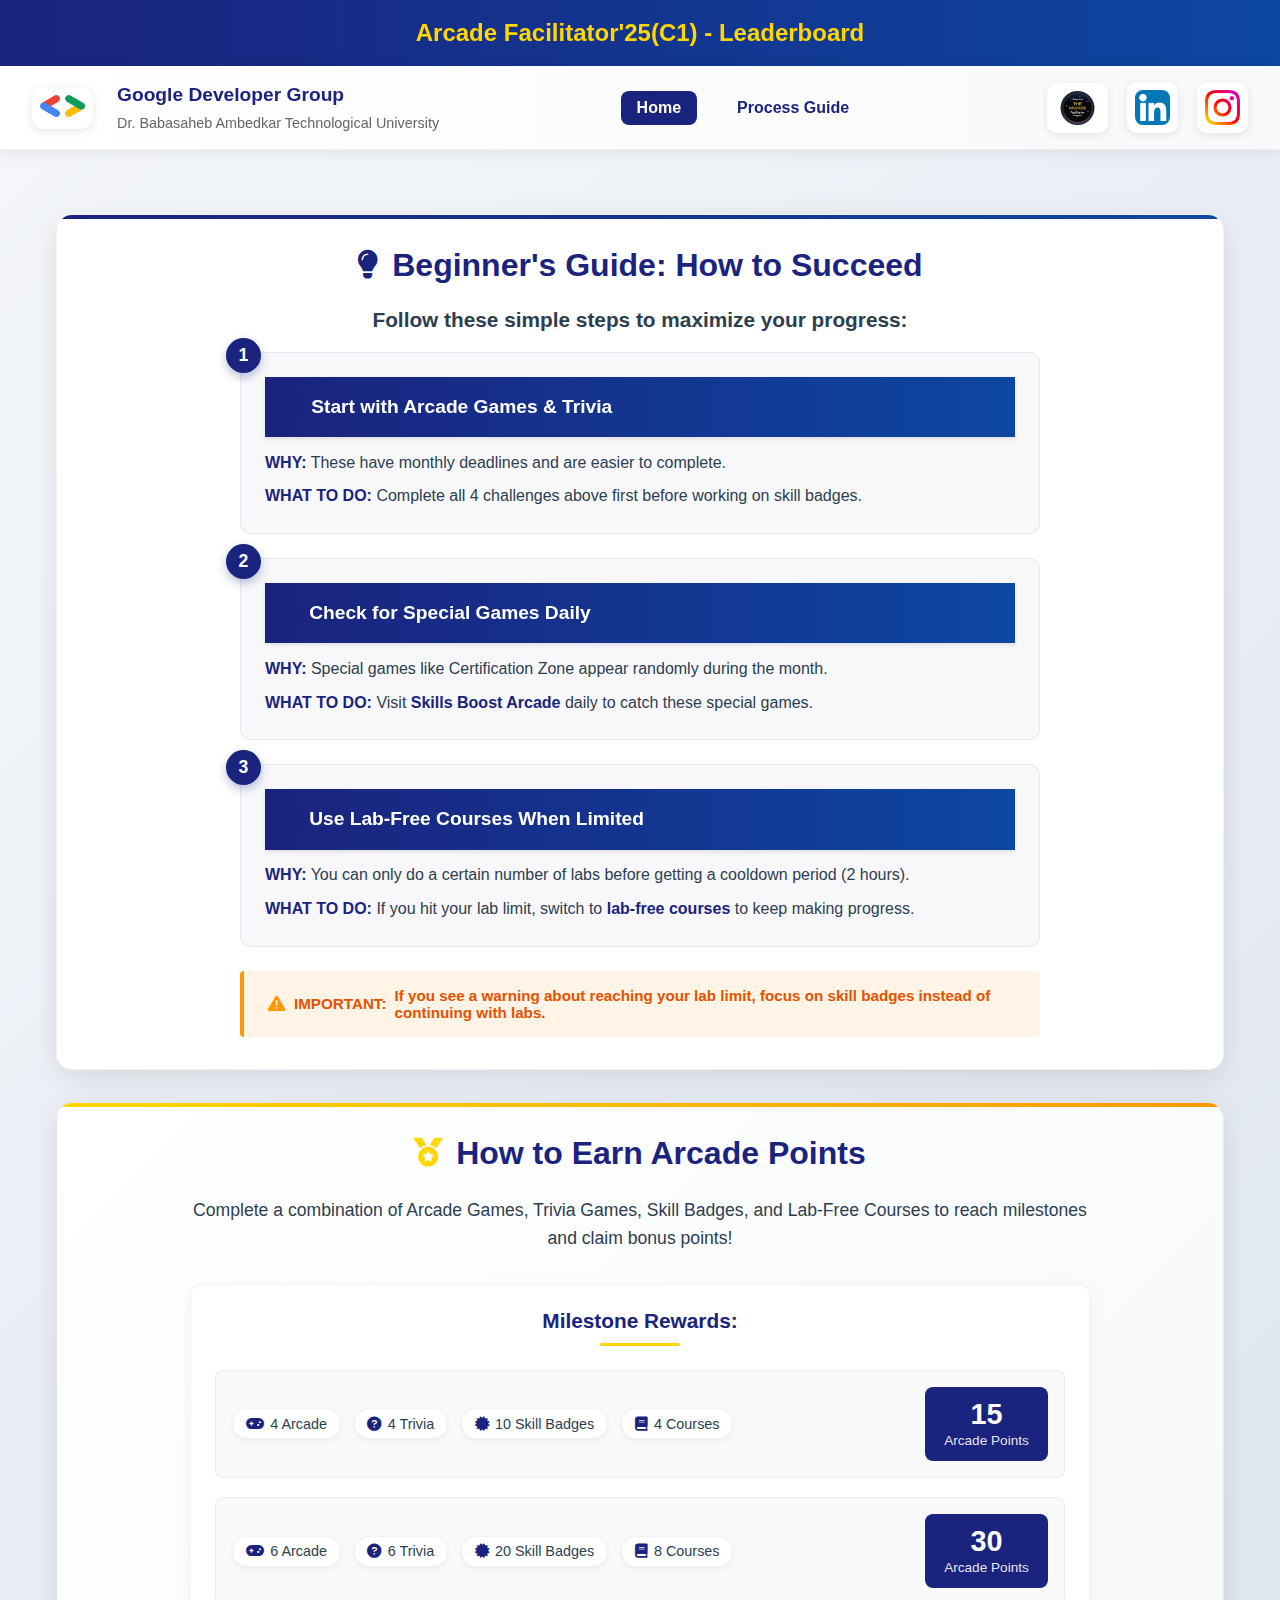
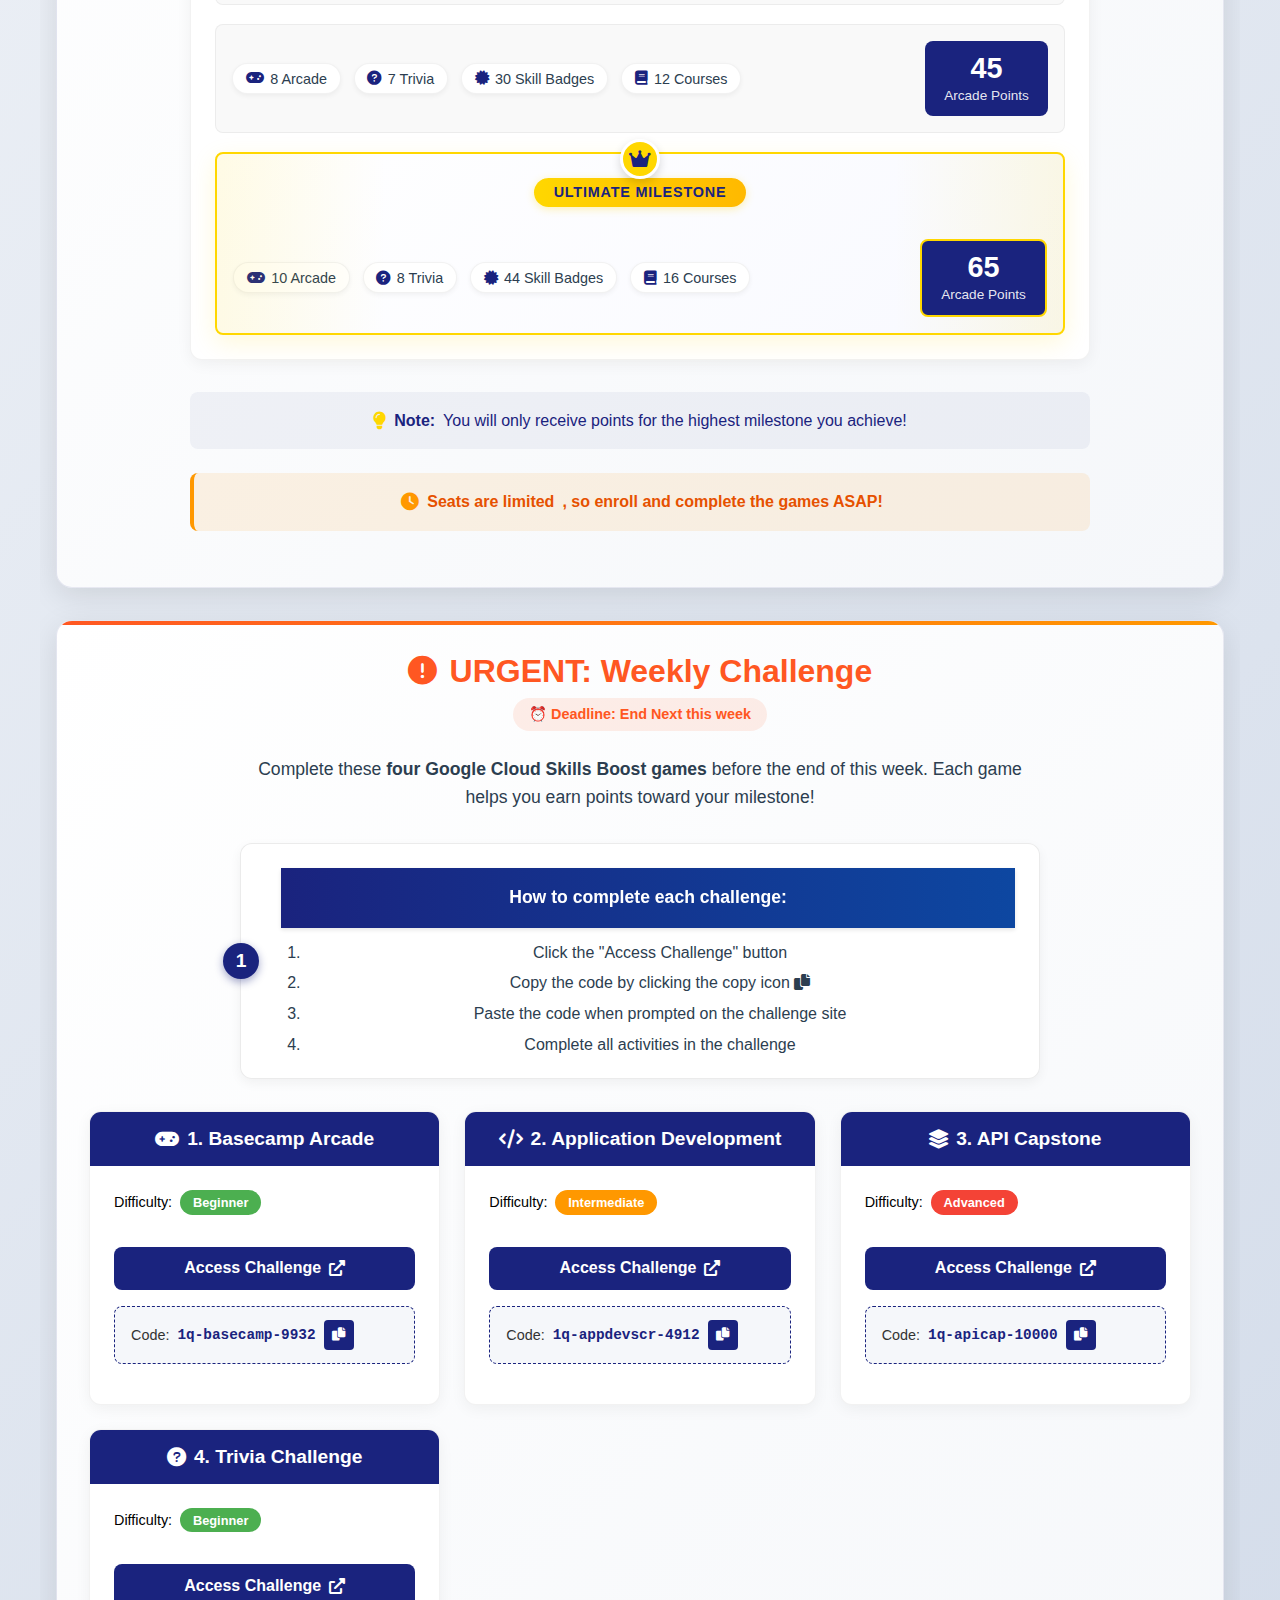
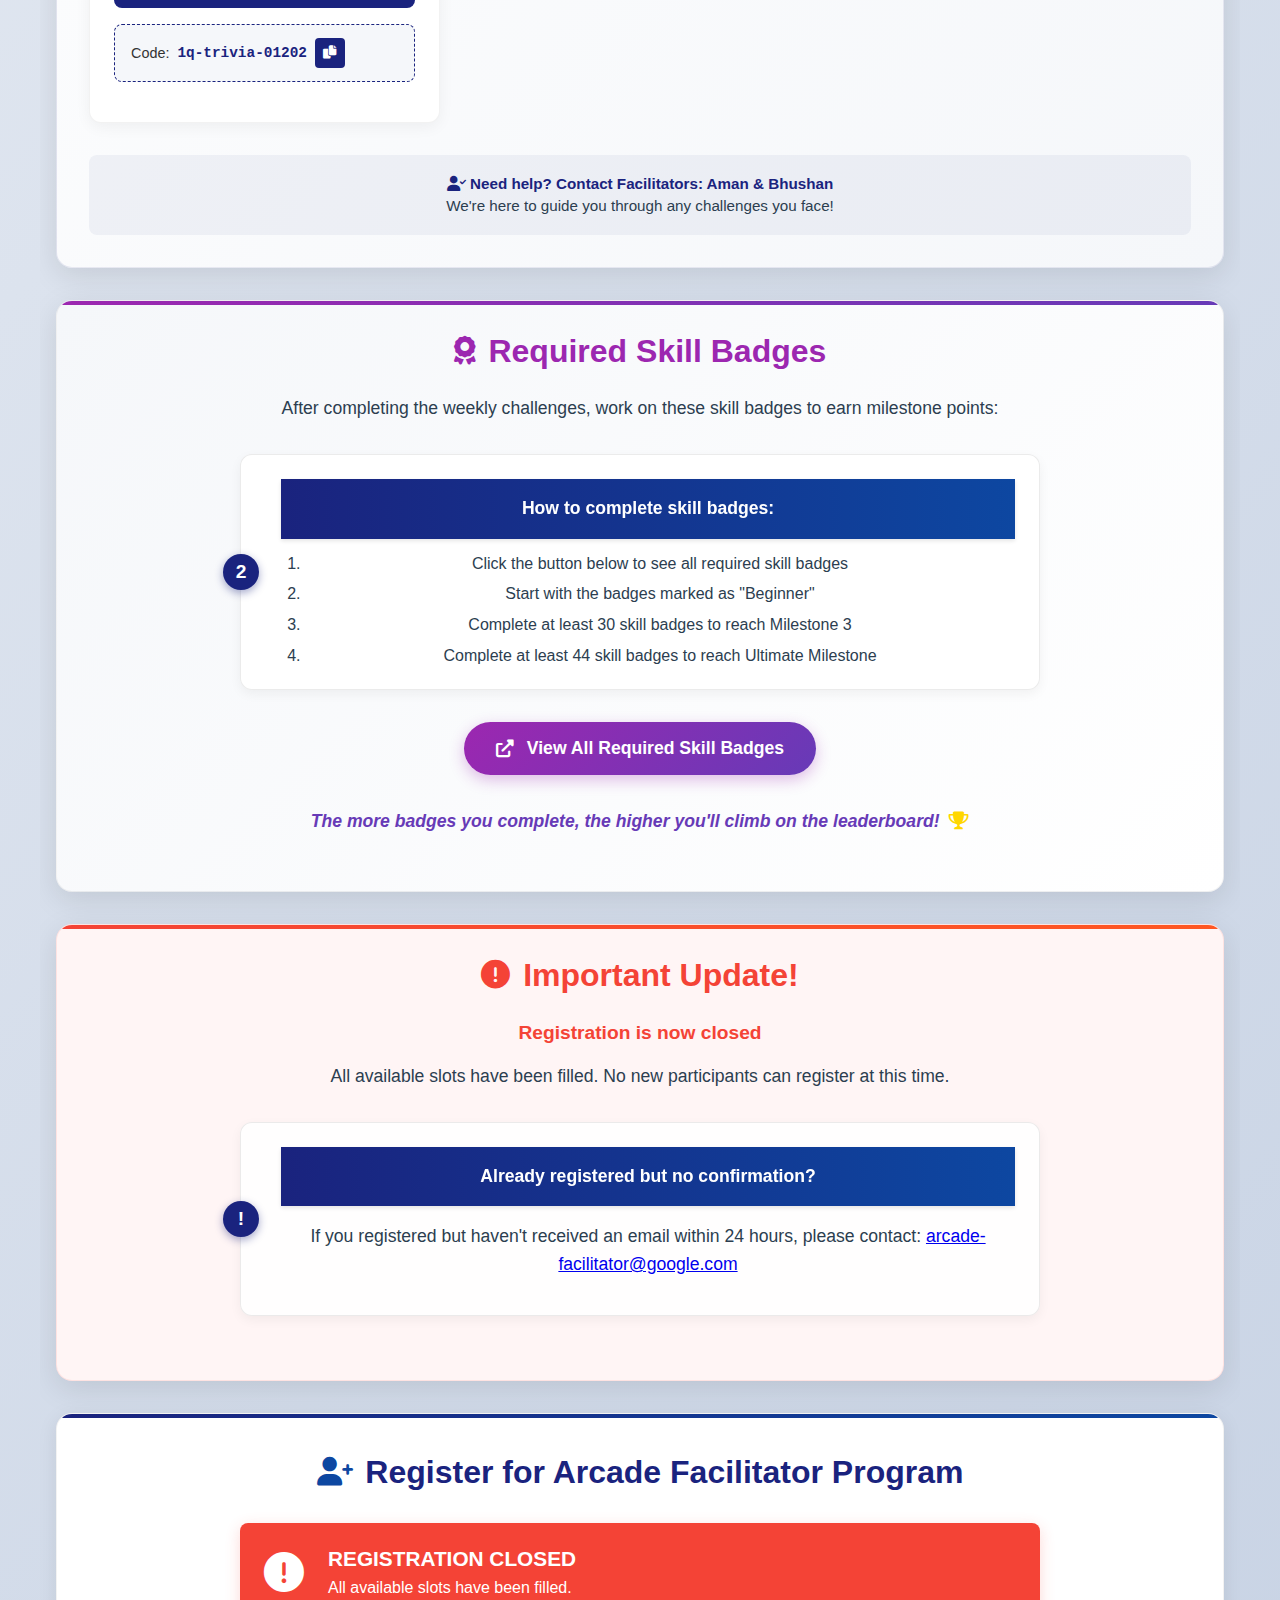
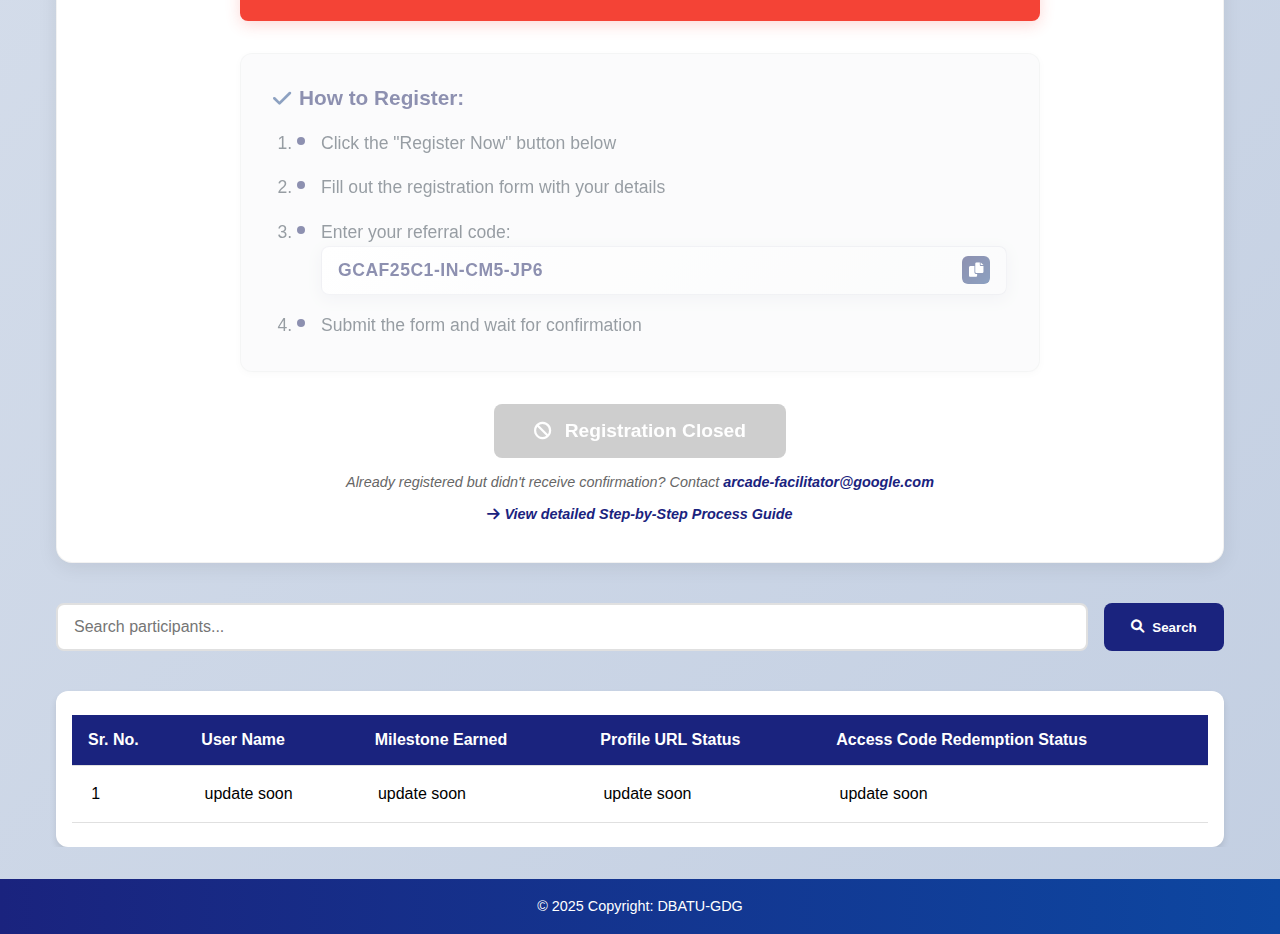
==== commit e1d232a9: "update deploy" ====
--- a/index.html
+++ b/index.html
@@ -173,7 +173,7 @@
         <section class="challenge-section" aria-label="Current challenge section">
             <div class="challenge-header">
                 <h2><i class="fas fa-exclamation-circle" aria-hidden="true"></i> URGENT: Weekly Challenge</h2>
-                <p class="challenge-deadline">⏰ Deadline: End of this week</p>
+                <p class="challenge-deadline">⏰ Deadline: End Next this week</p>
             </div>
             <div class="challenge-description">
                 <p>Complete these <strong>four Google Cloud Skills Boost games</strong> before the end of this week. Each game helps you earn points toward your milestone!</p>
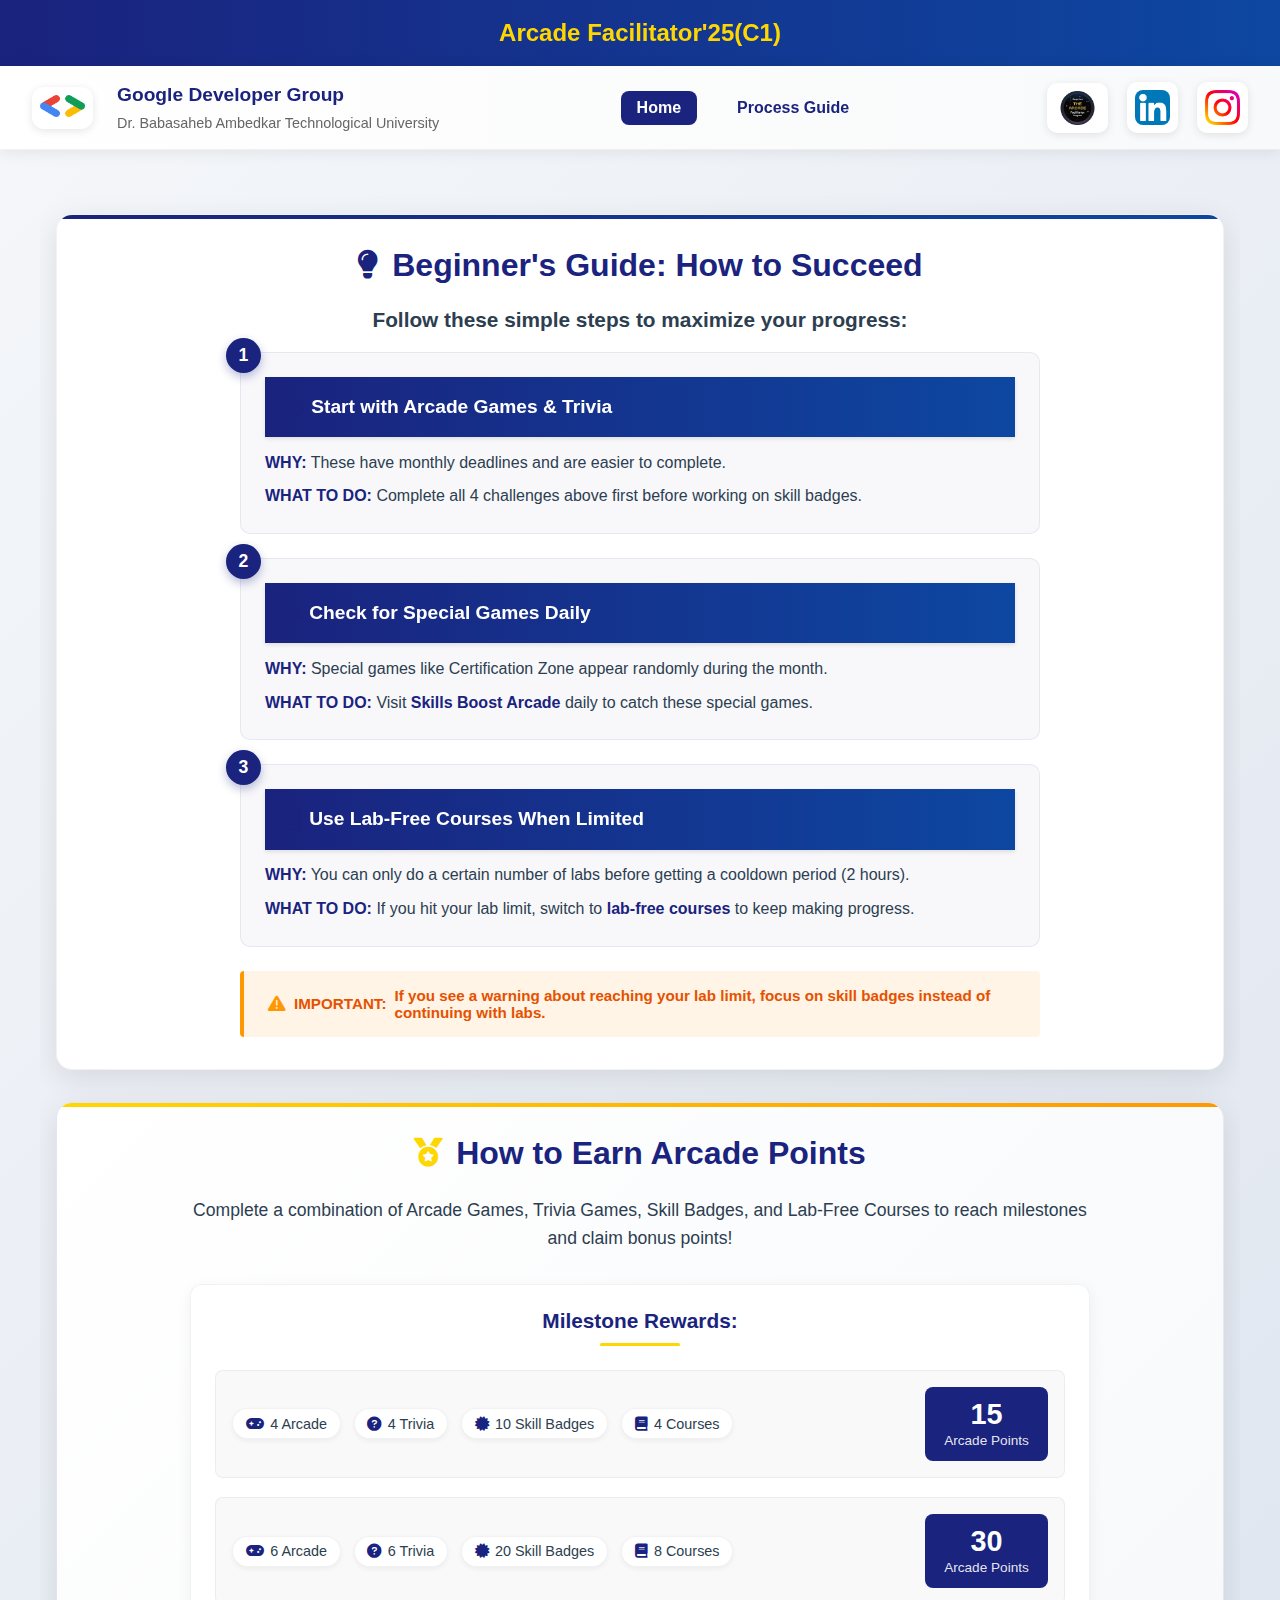
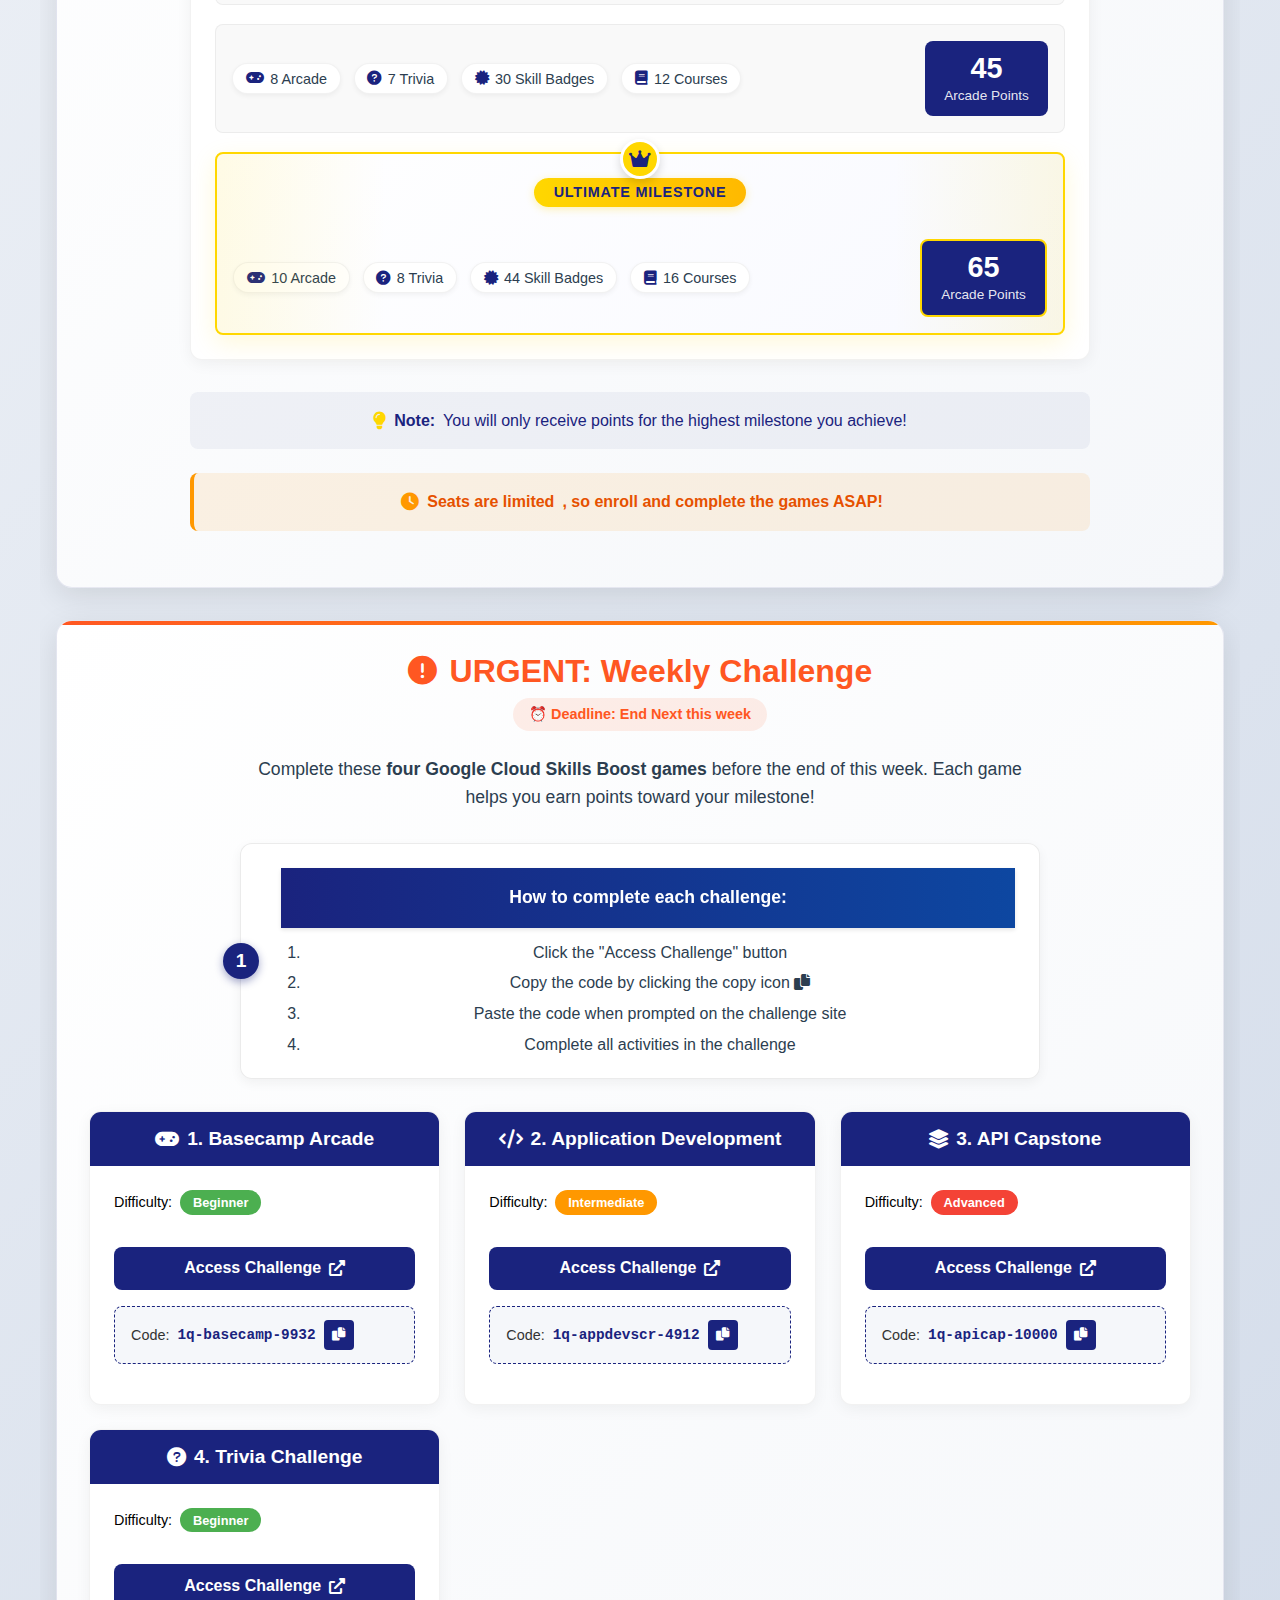
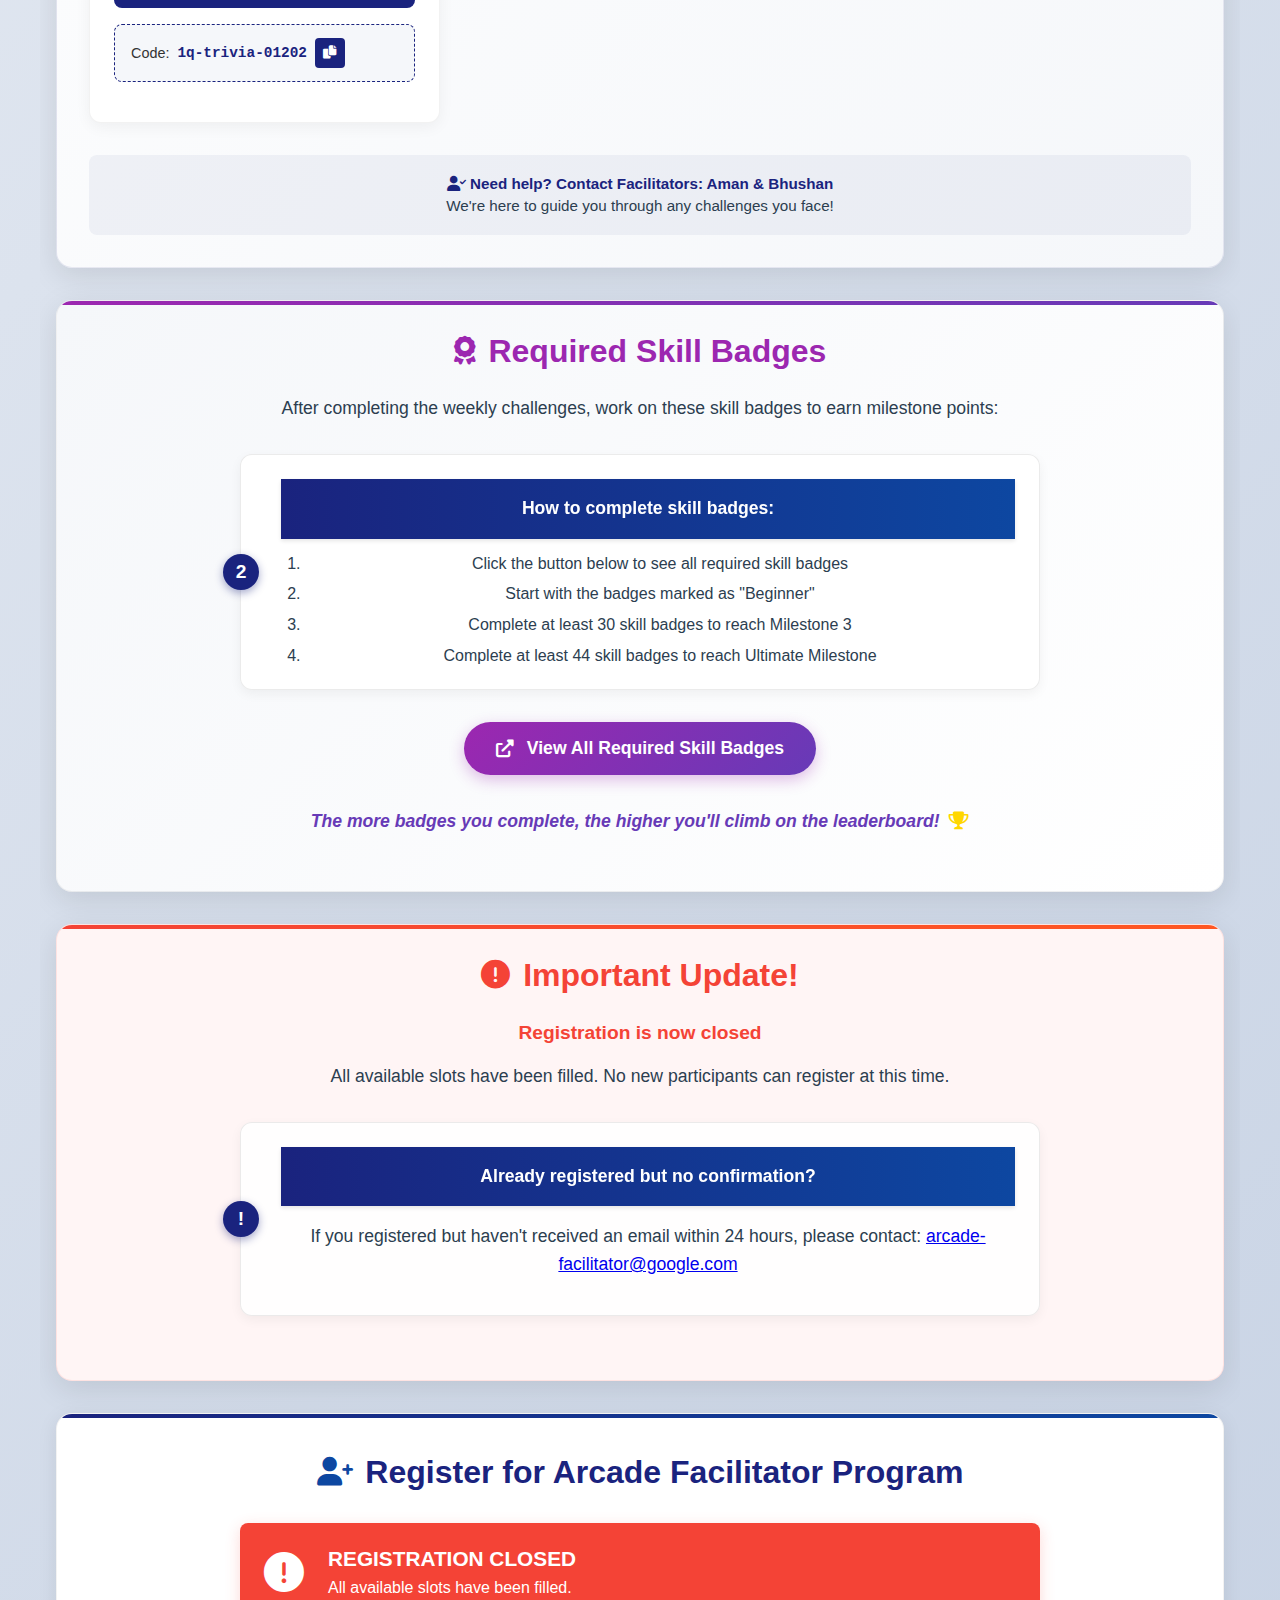
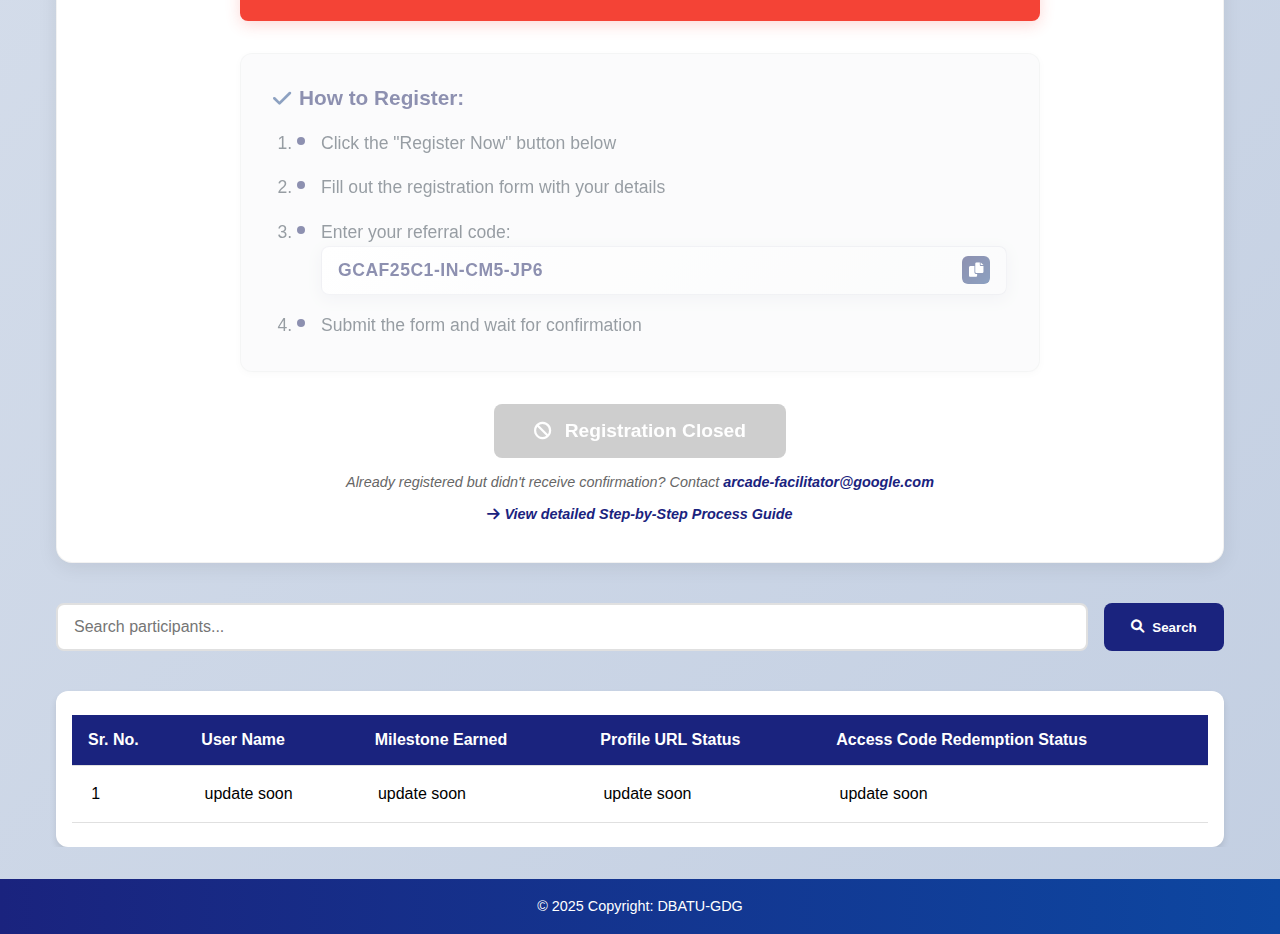
==== commit aad96fc4: "update deploy" ====
--- a/index.html
+++ b/index.html
@@ -13,7 +13,7 @@
 
 <body class="home-page">
     <header>
-        <h4>Arcade Facilitator'25(C1) - Leaderboard</h4>
+        <h4>Arcade Facilitator'25(C1)</h4>
     </header>
 
     <nav class="navbar" role="navigation" aria-label="Main navigation">
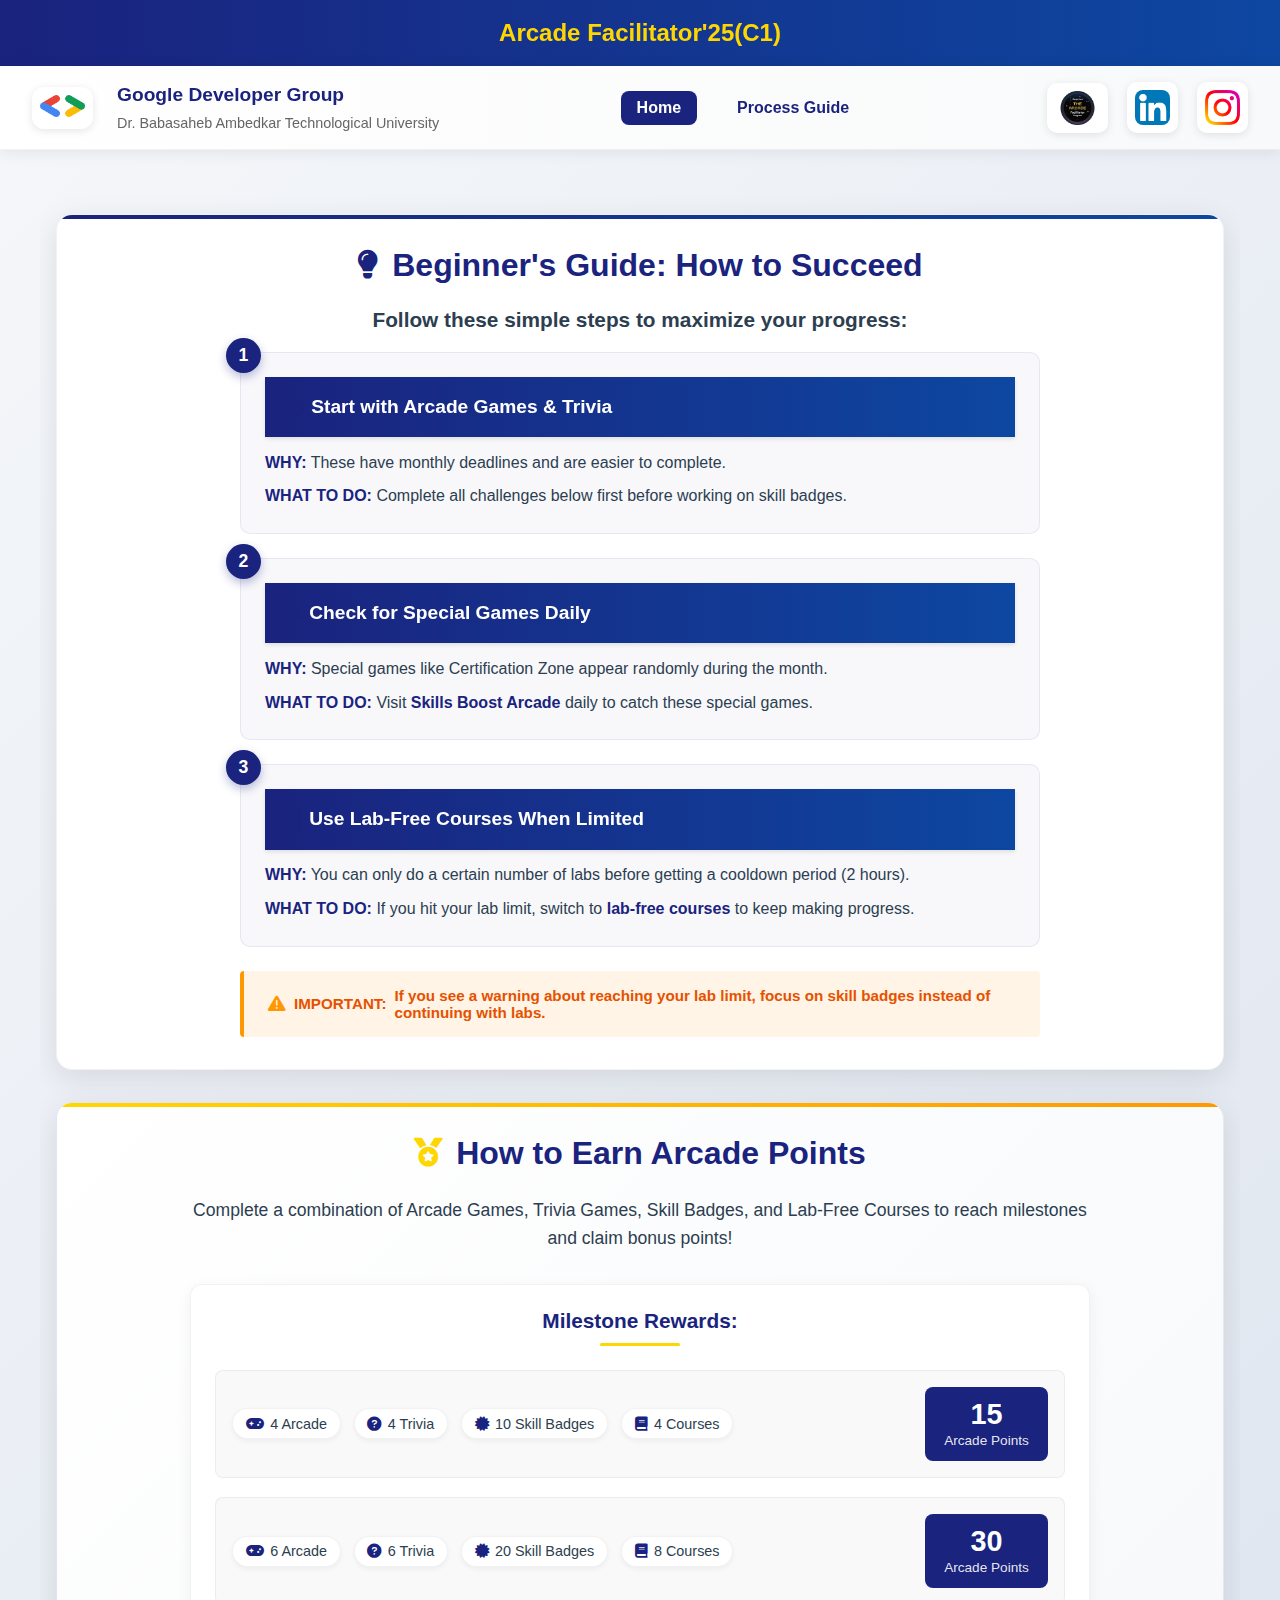
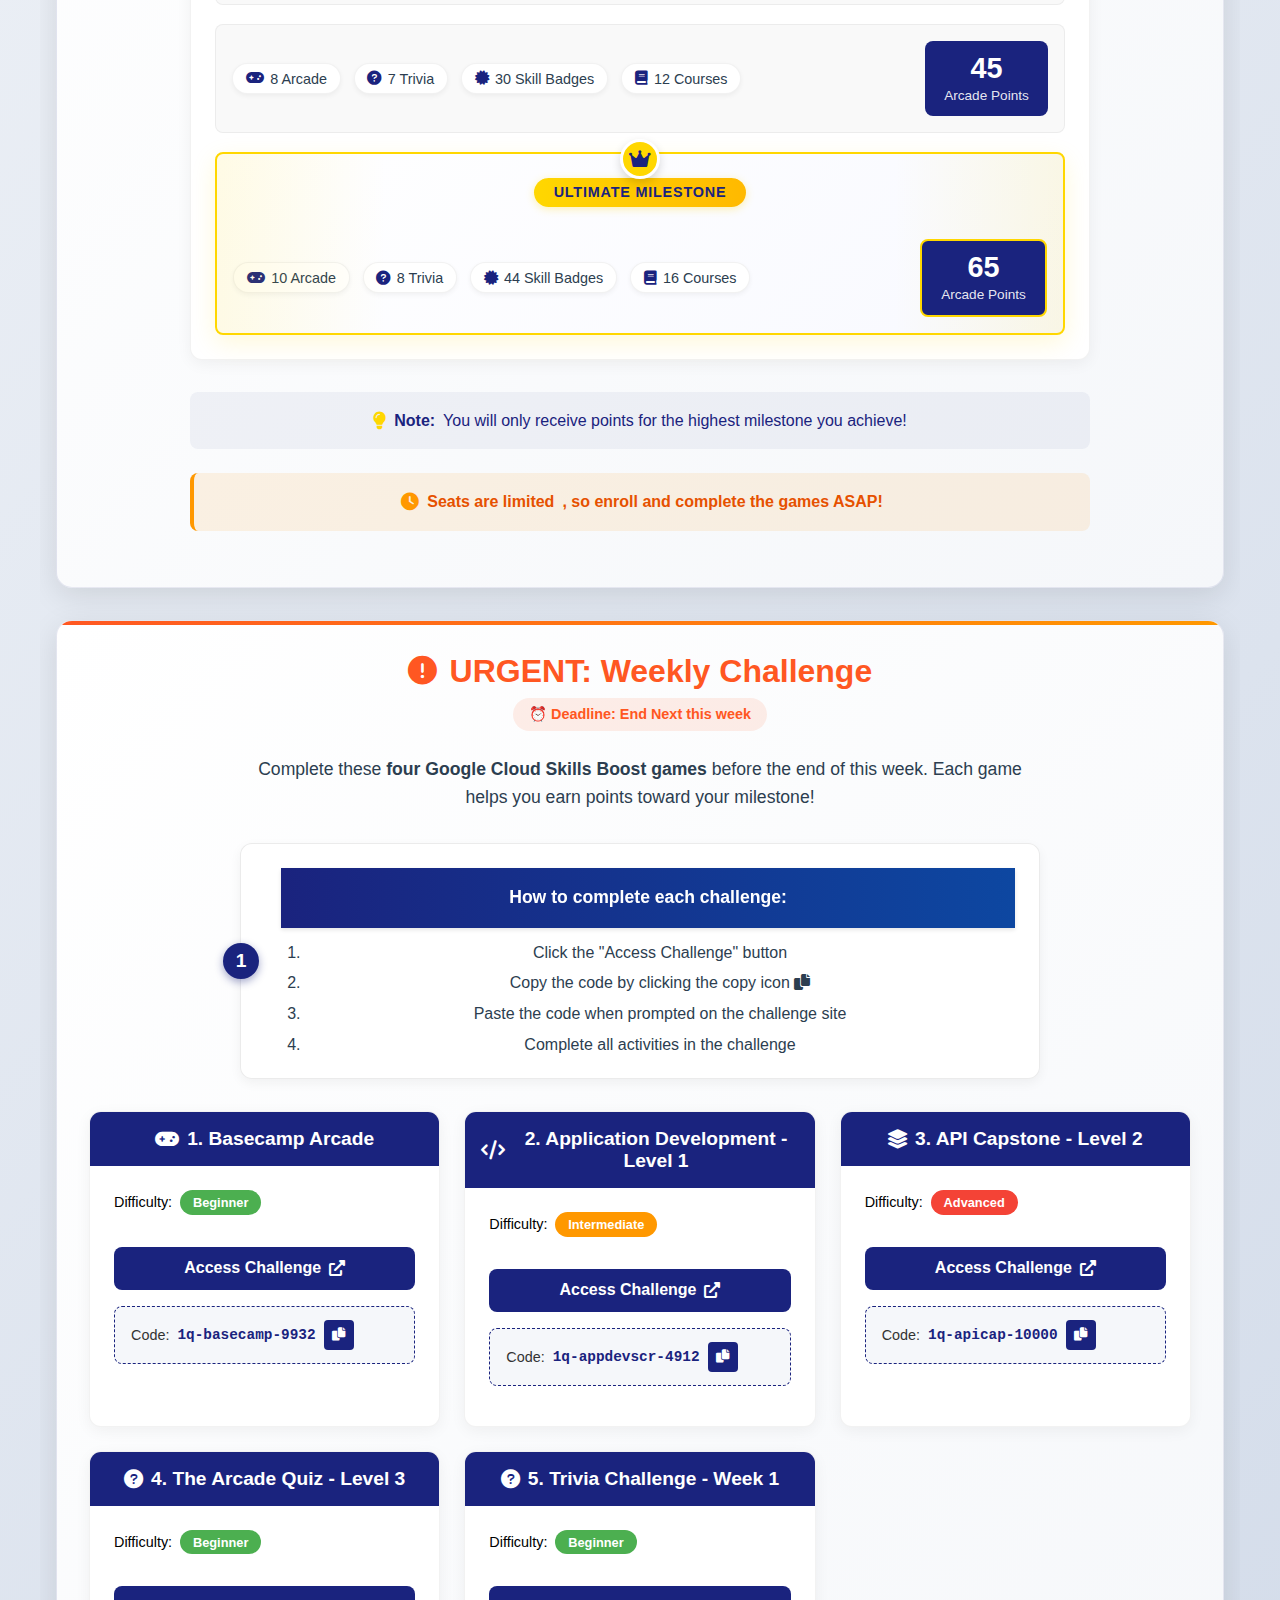
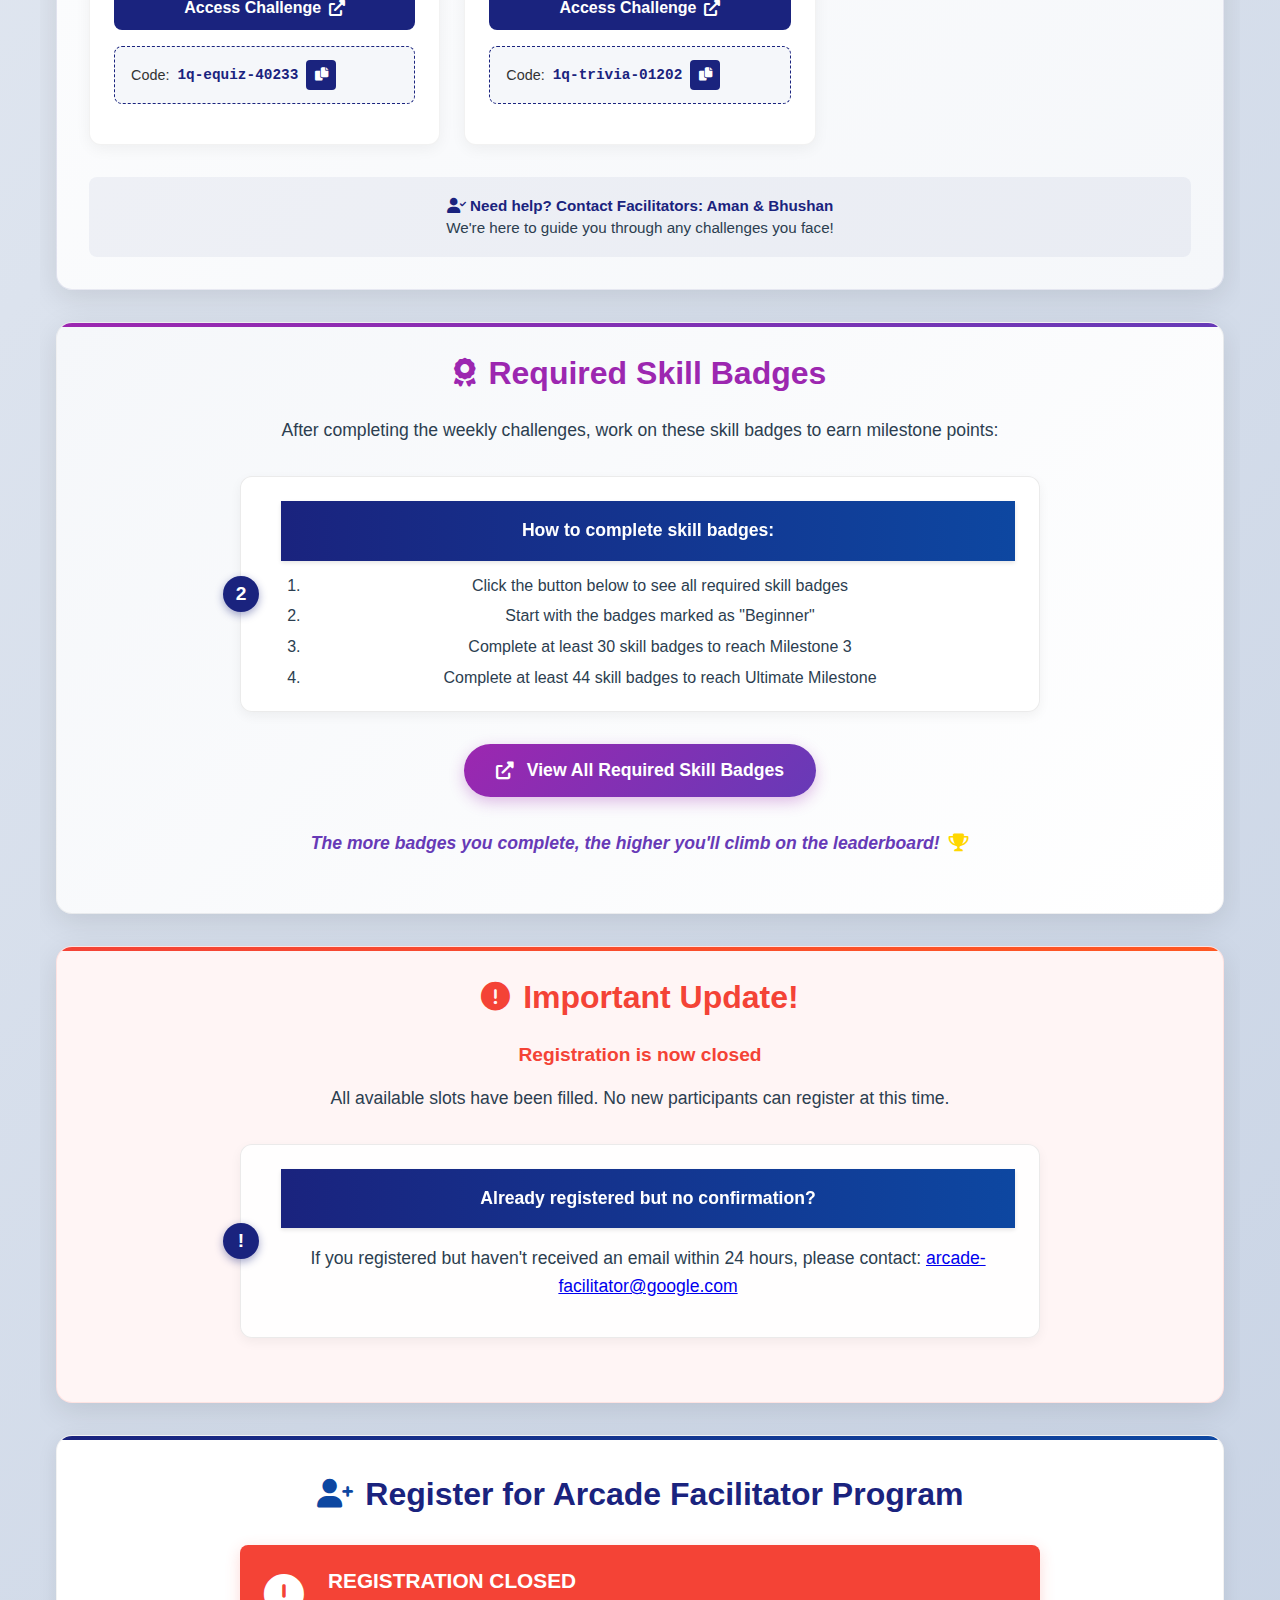
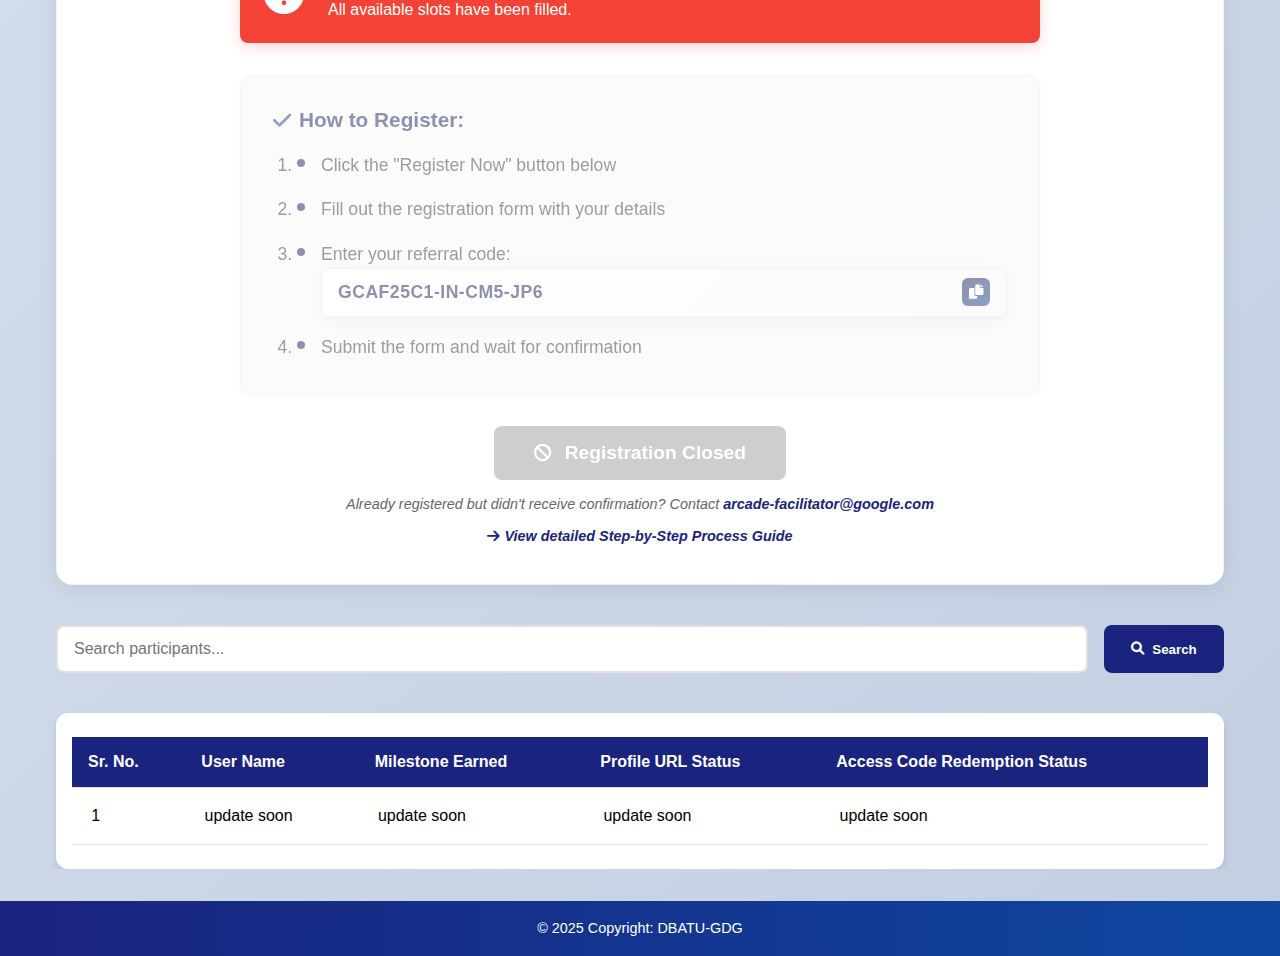
==== commit 5f37418e: "update deploy" ====
--- a/index.html
+++ b/index.html
@@ -67,7 +67,7 @@
                     <li>
                         <h4><i class="fas fa-check-circle"></i> Start with Arcade Games & Trivia</h4>
                         <p><strong>WHY:</strong> These have monthly deadlines and are easier to complete.</p>
-                        <p><strong>WHAT TO DO:</strong> Complete all 4 challenges above first before working on skill badges.</p>
+                        <p><strong>WHAT TO DO:</strong> Complete all challenges below first before working on skill badges.</p>
                     </li>
                     <li>
                         <h4><i class="fas fa-bell"></i> Check for Special Games Daily</h4>
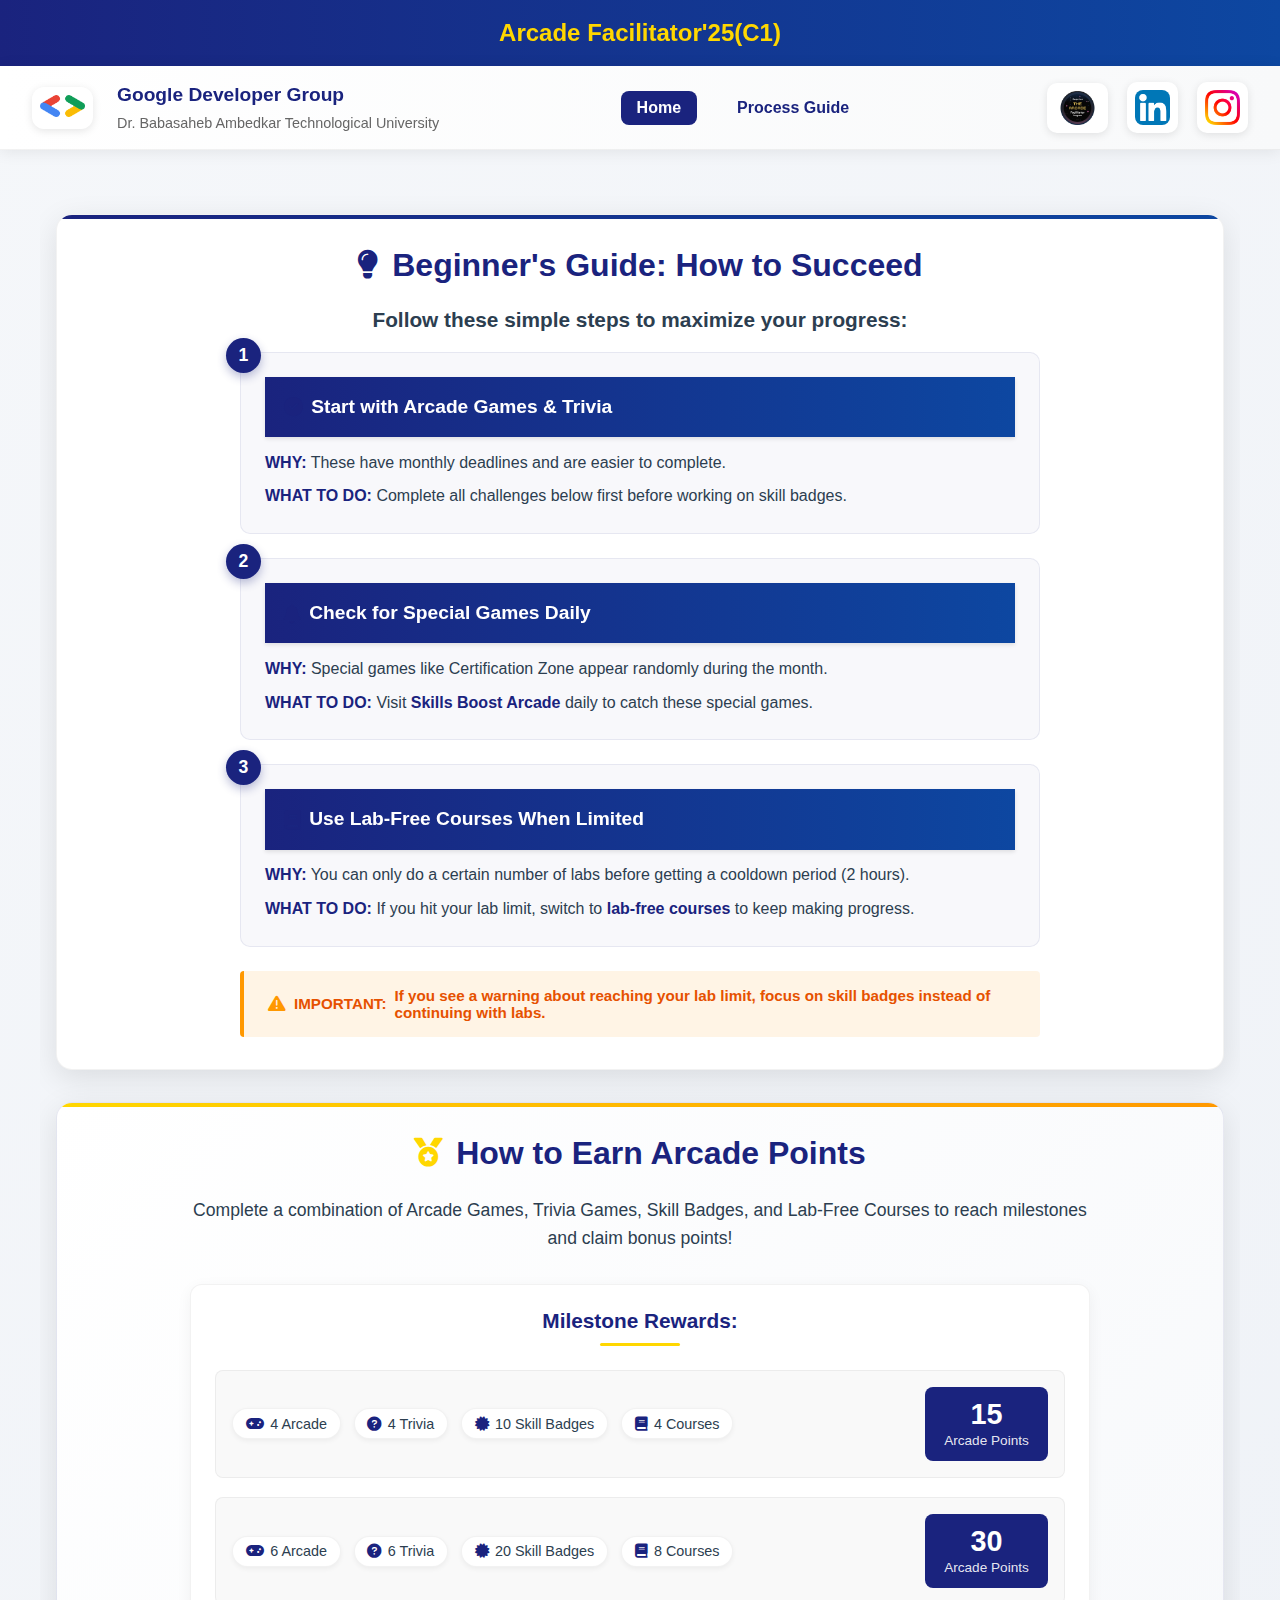
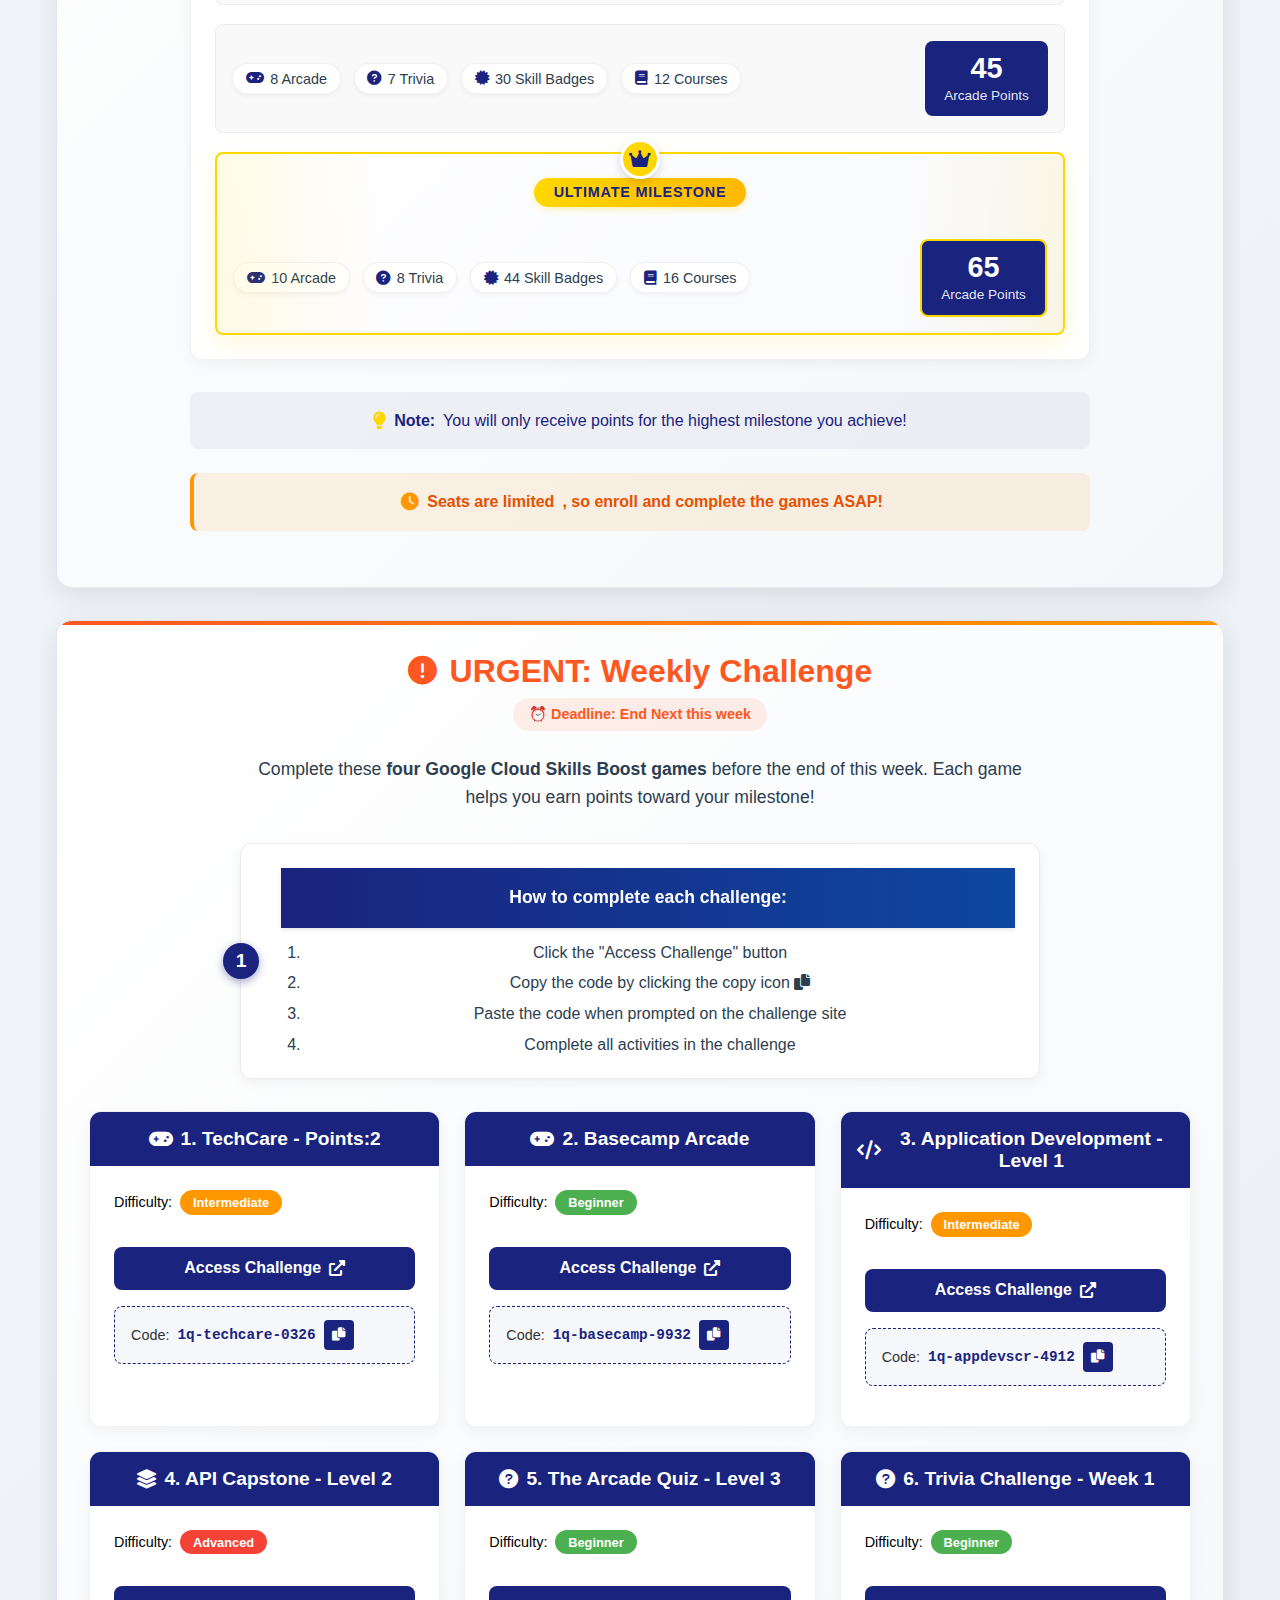
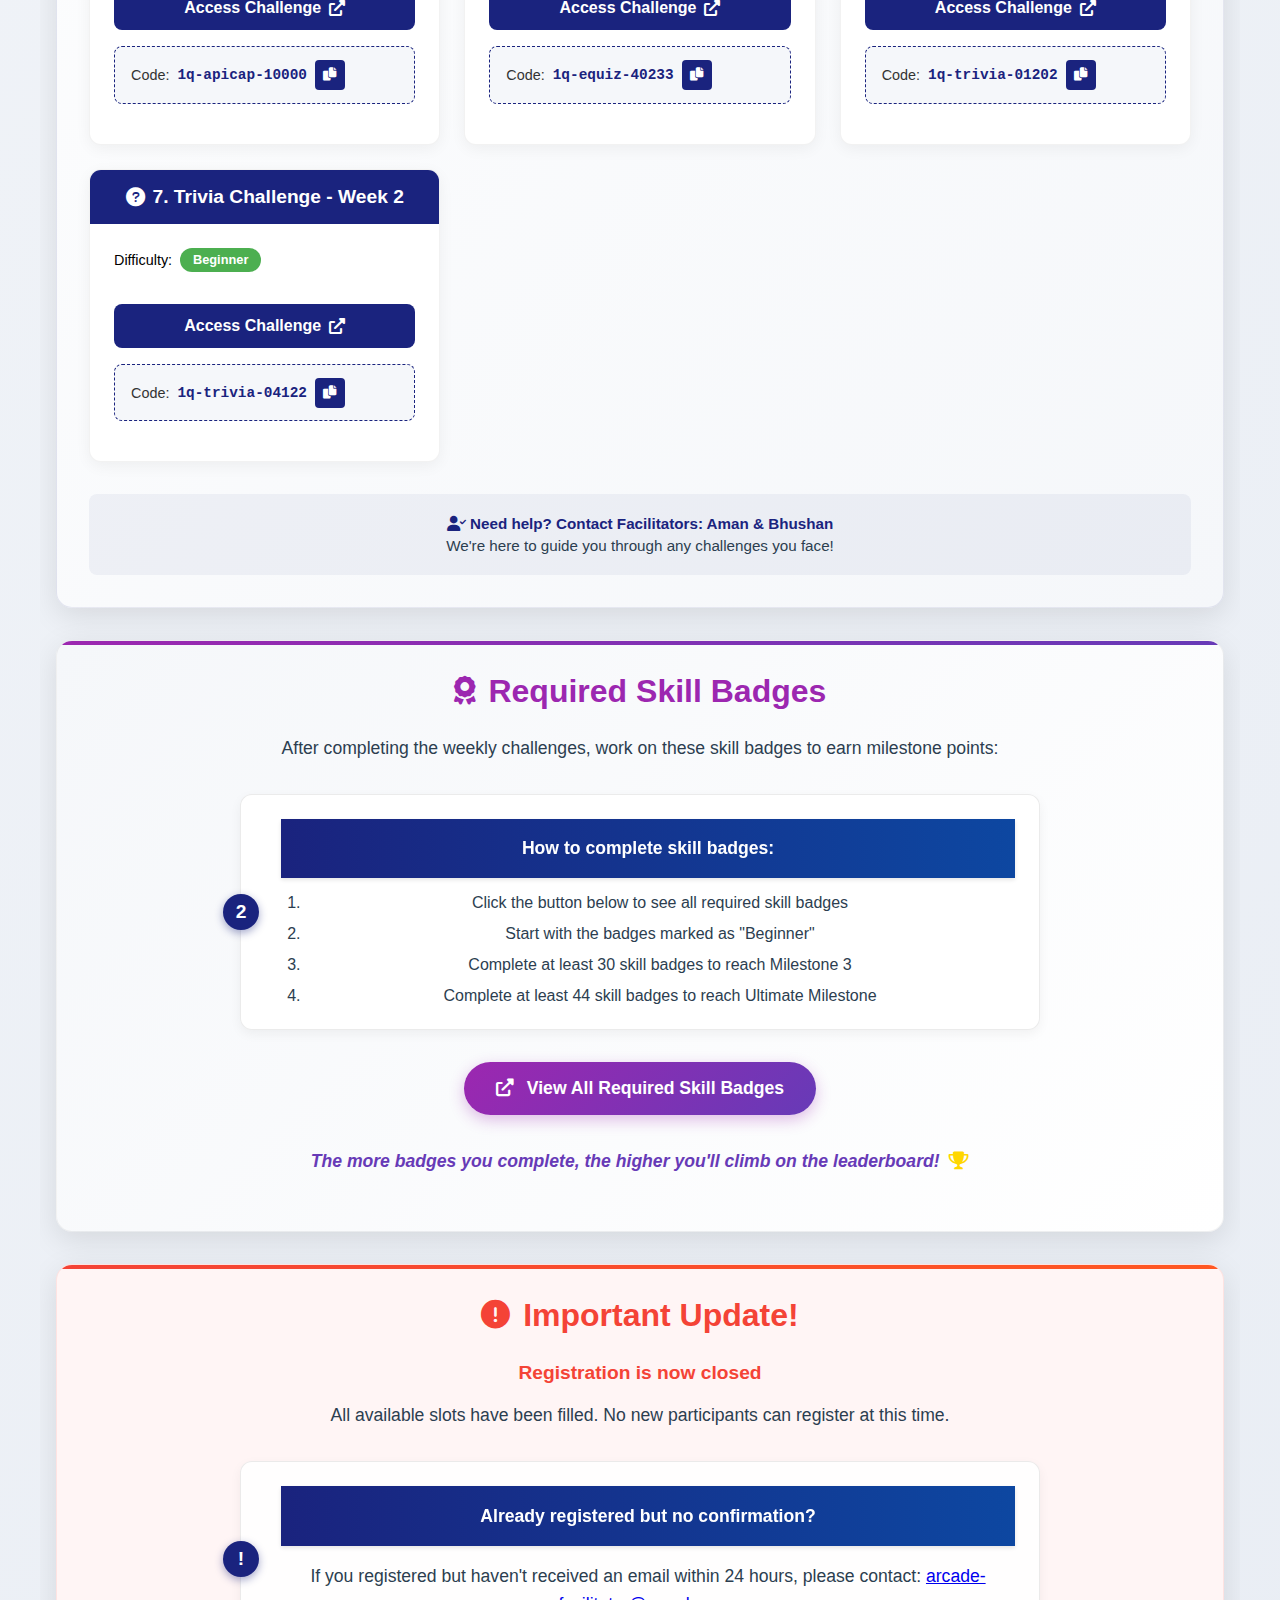
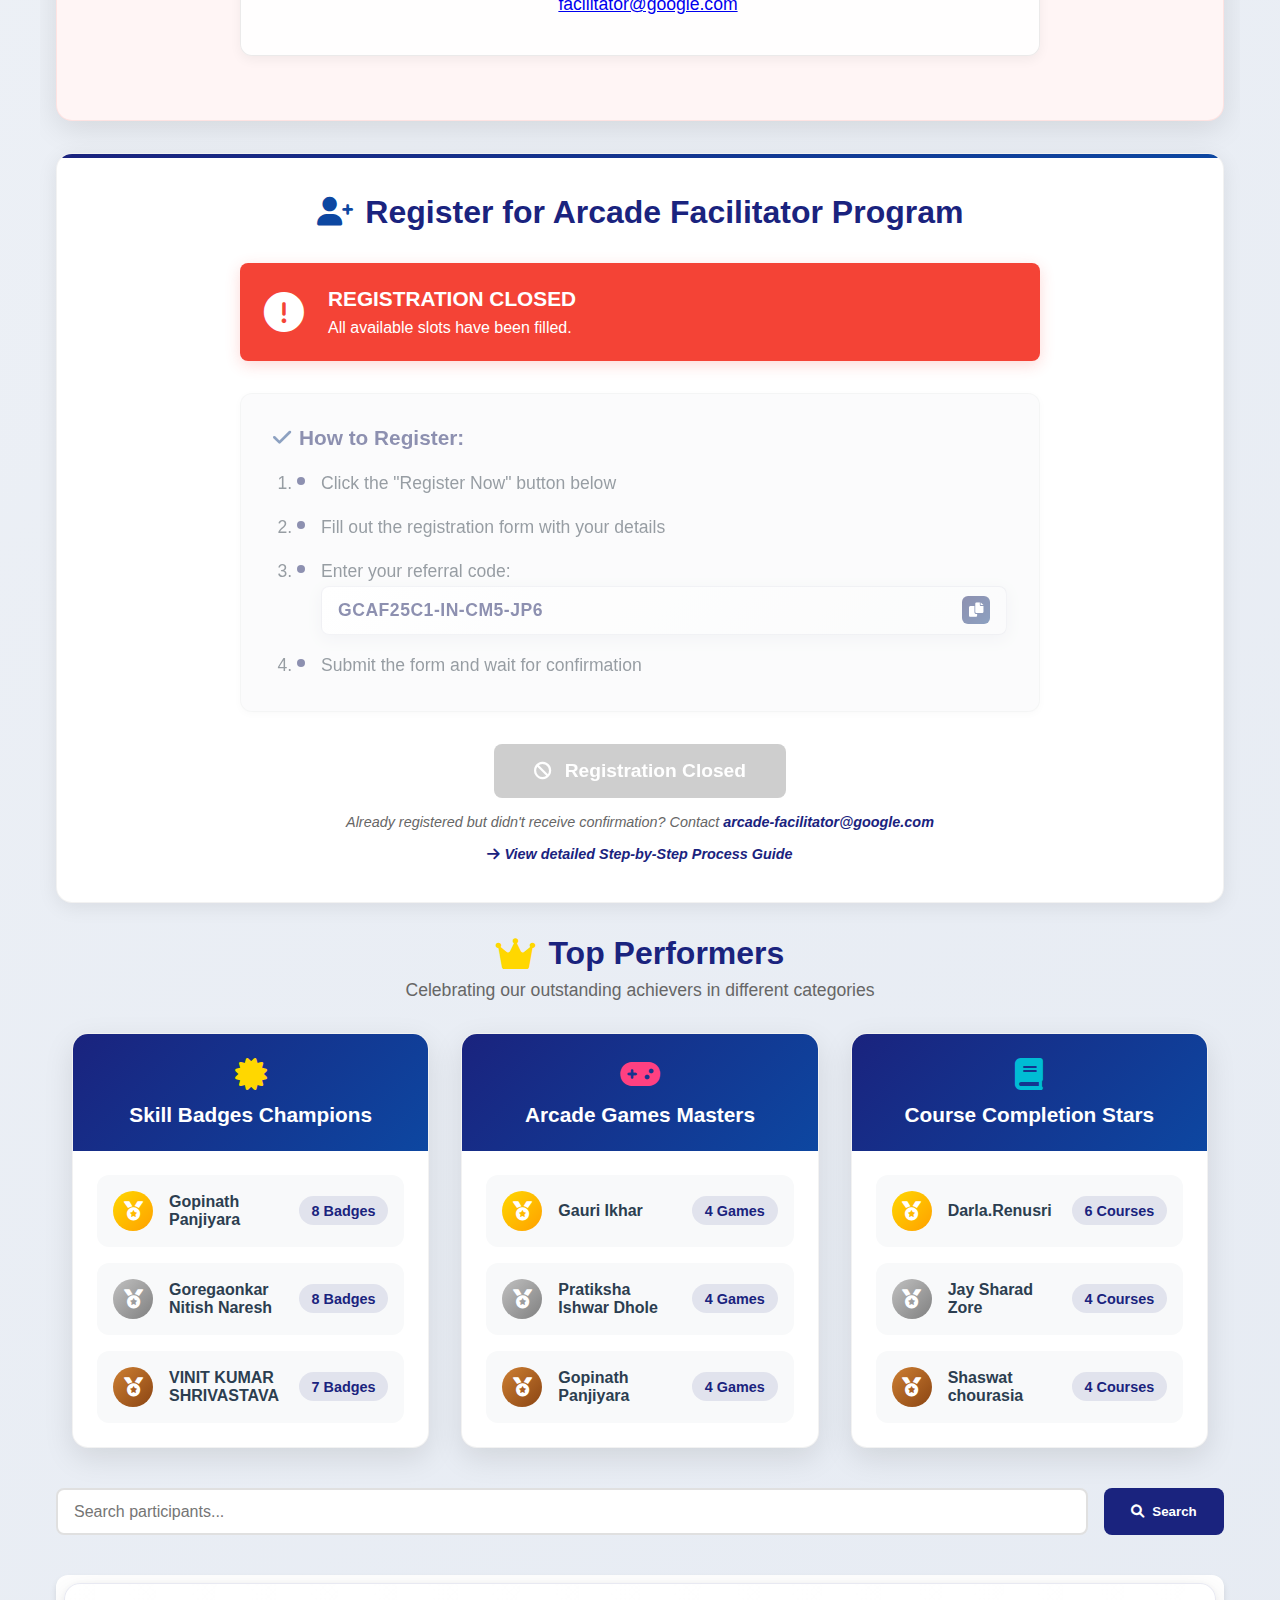
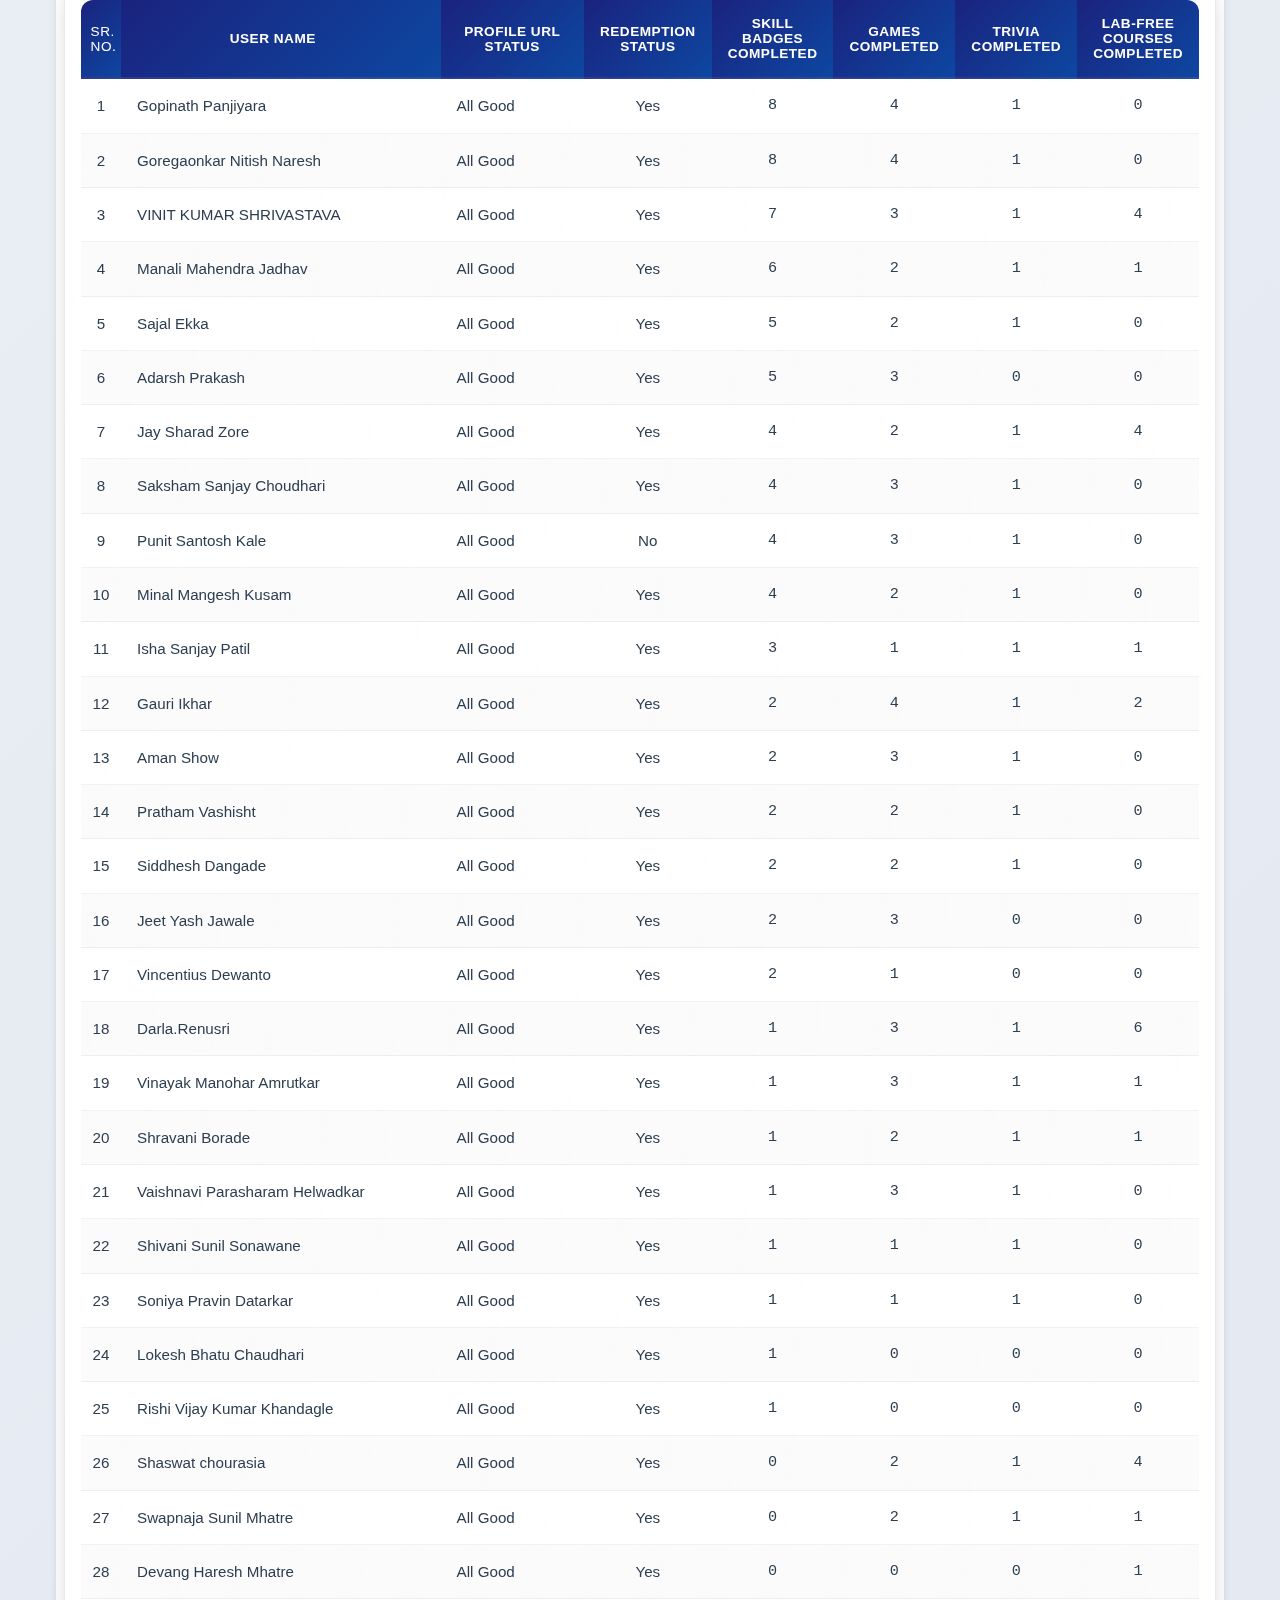
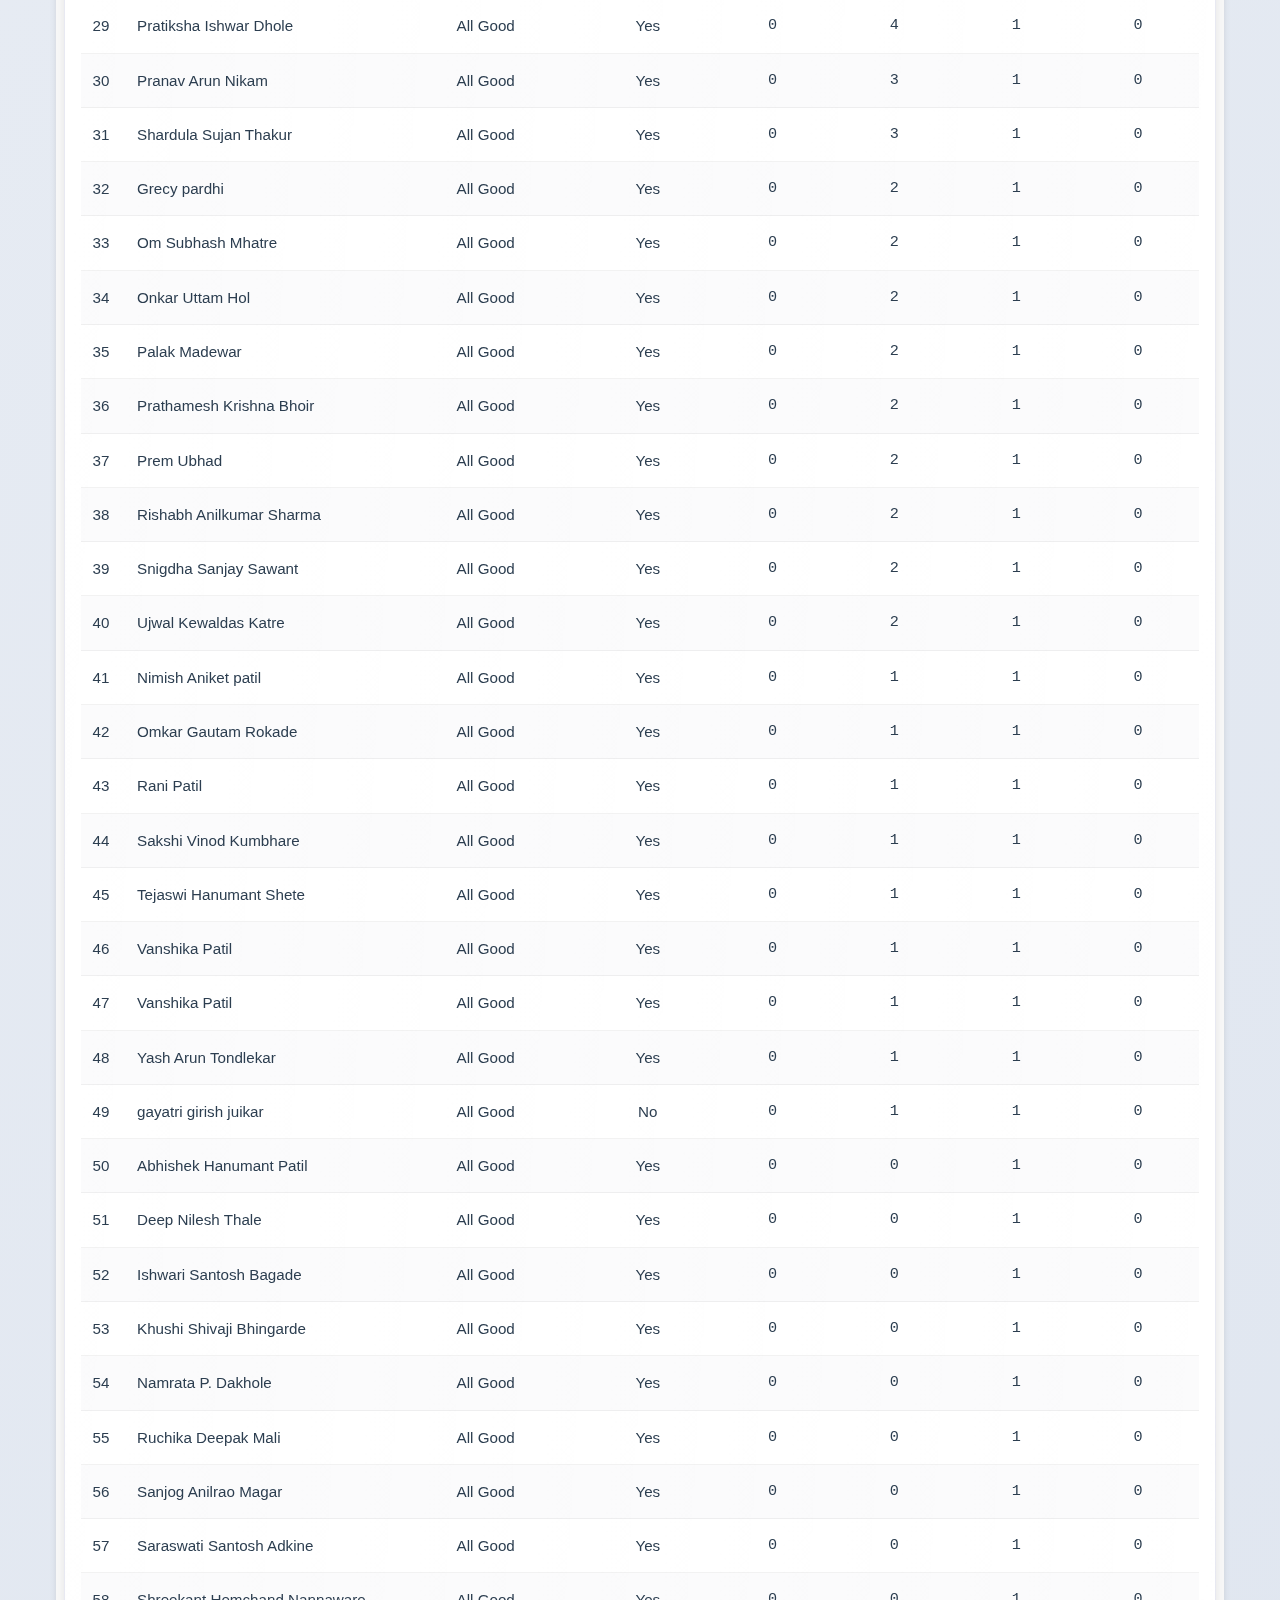
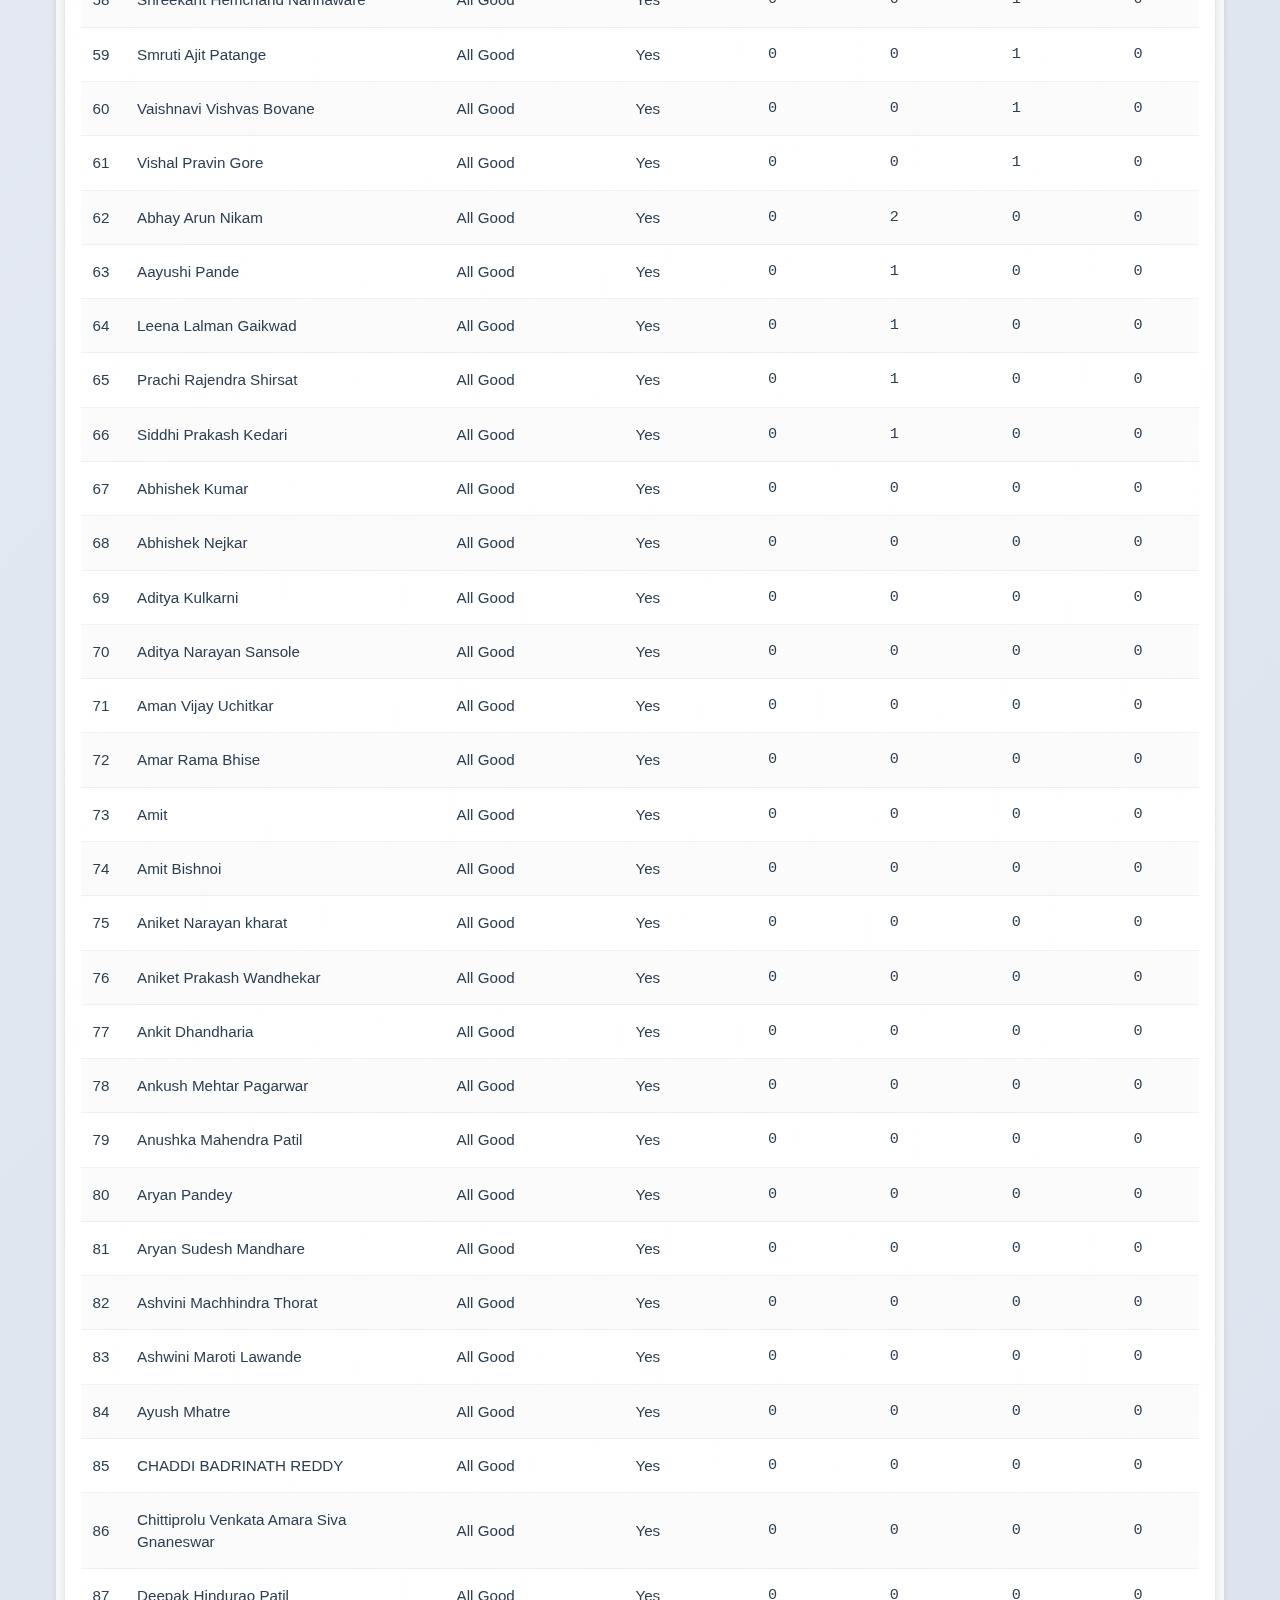
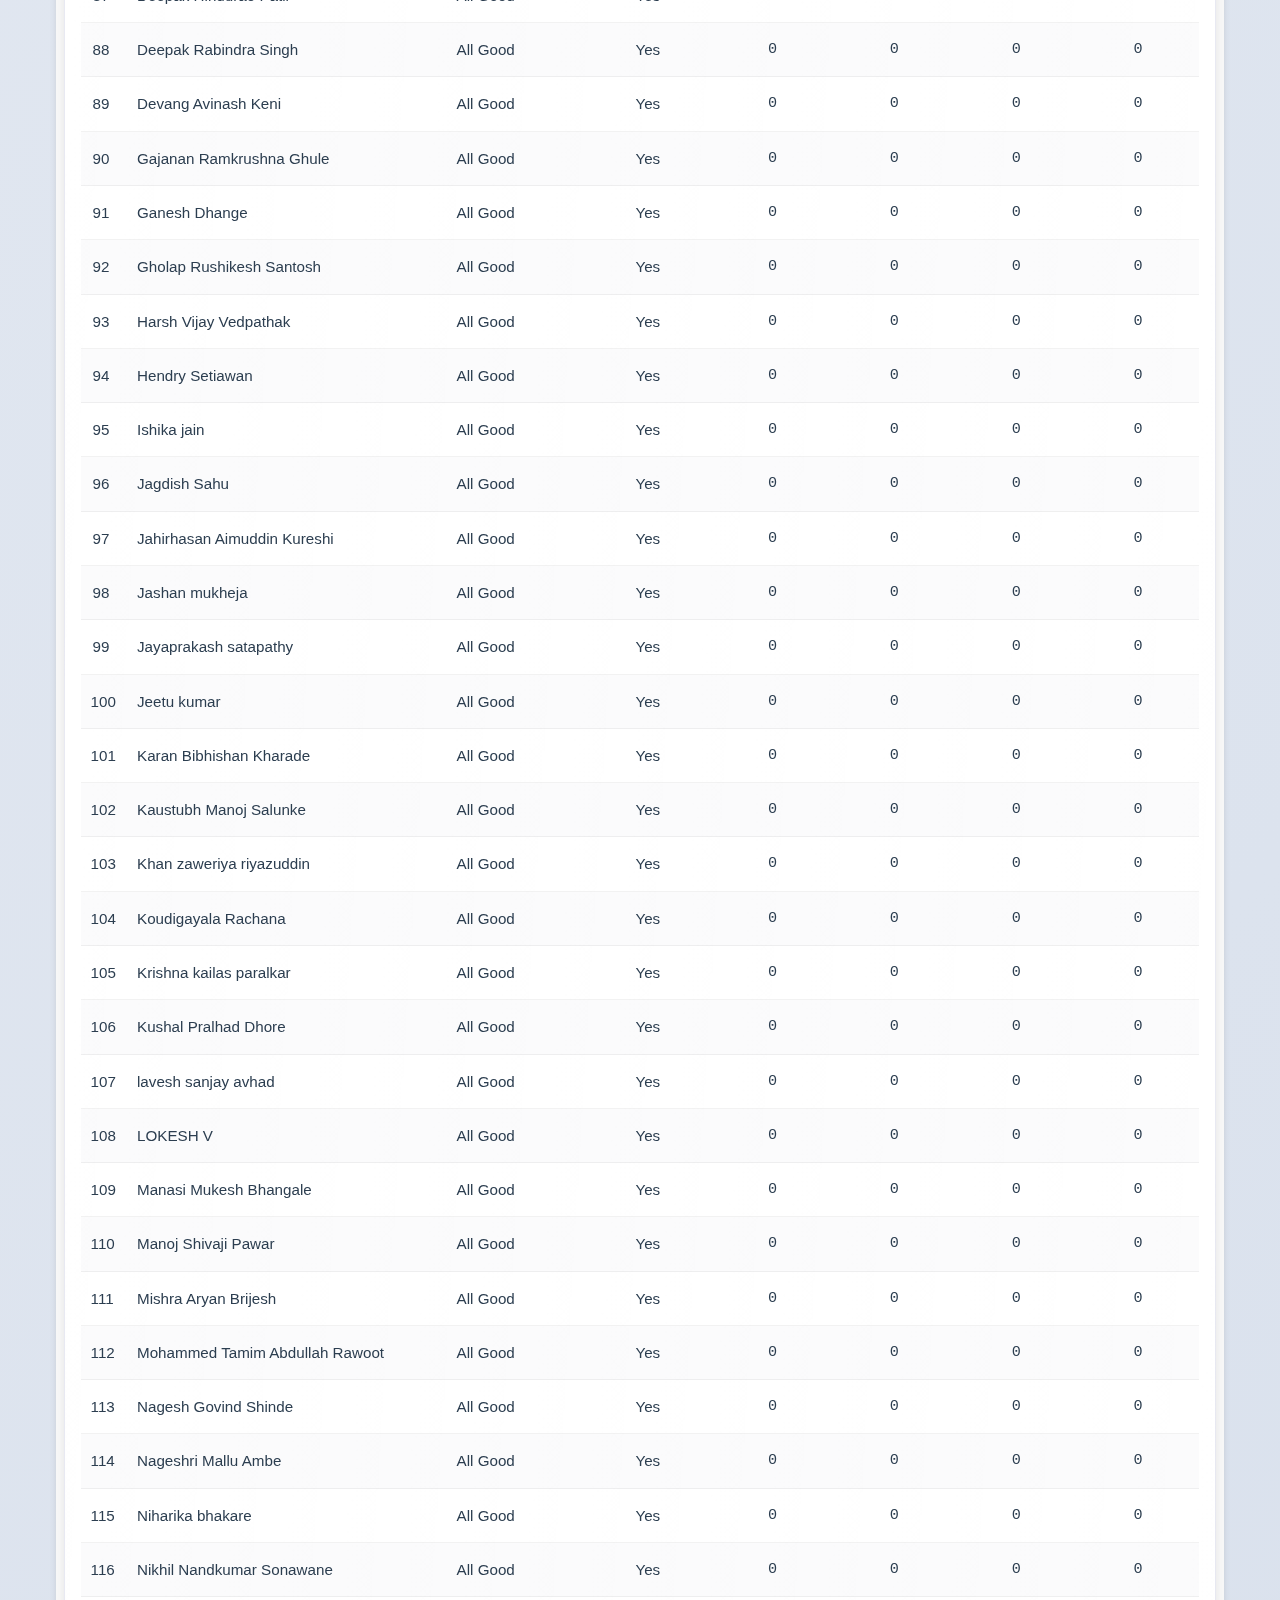
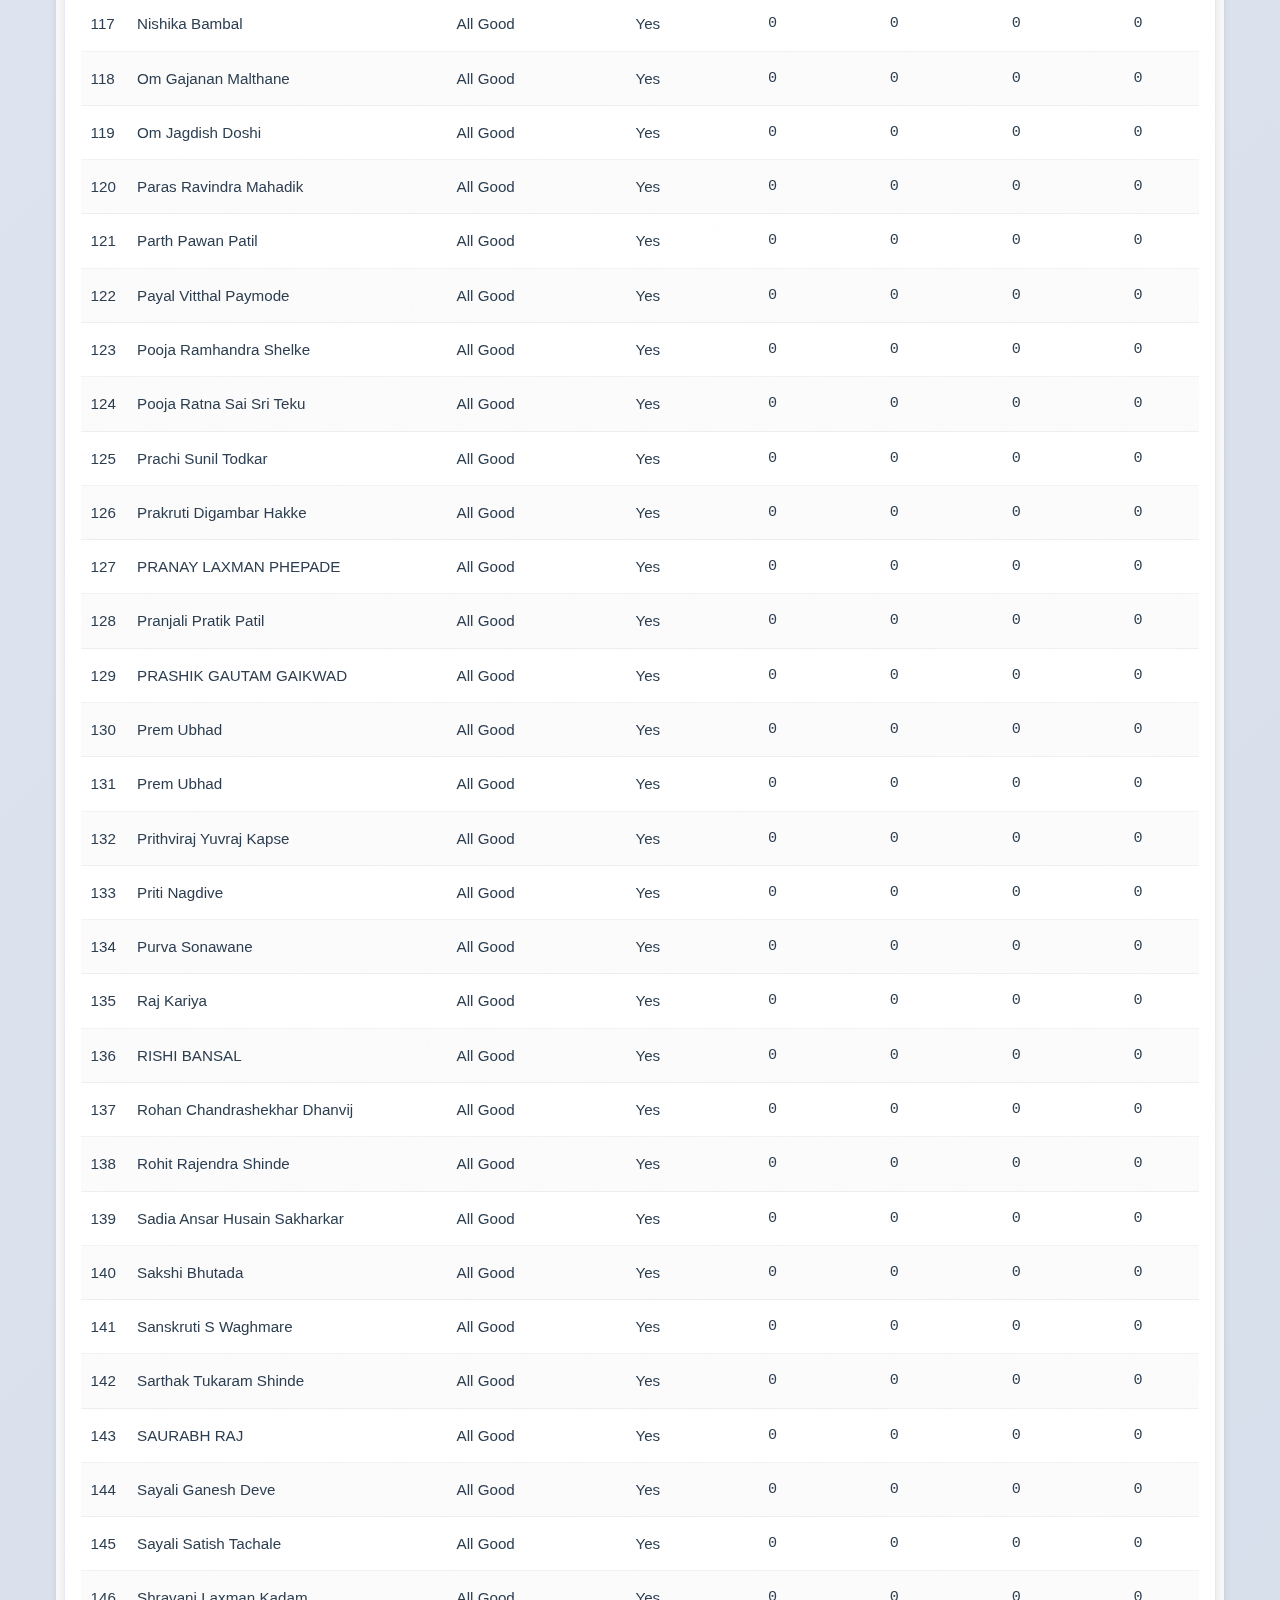
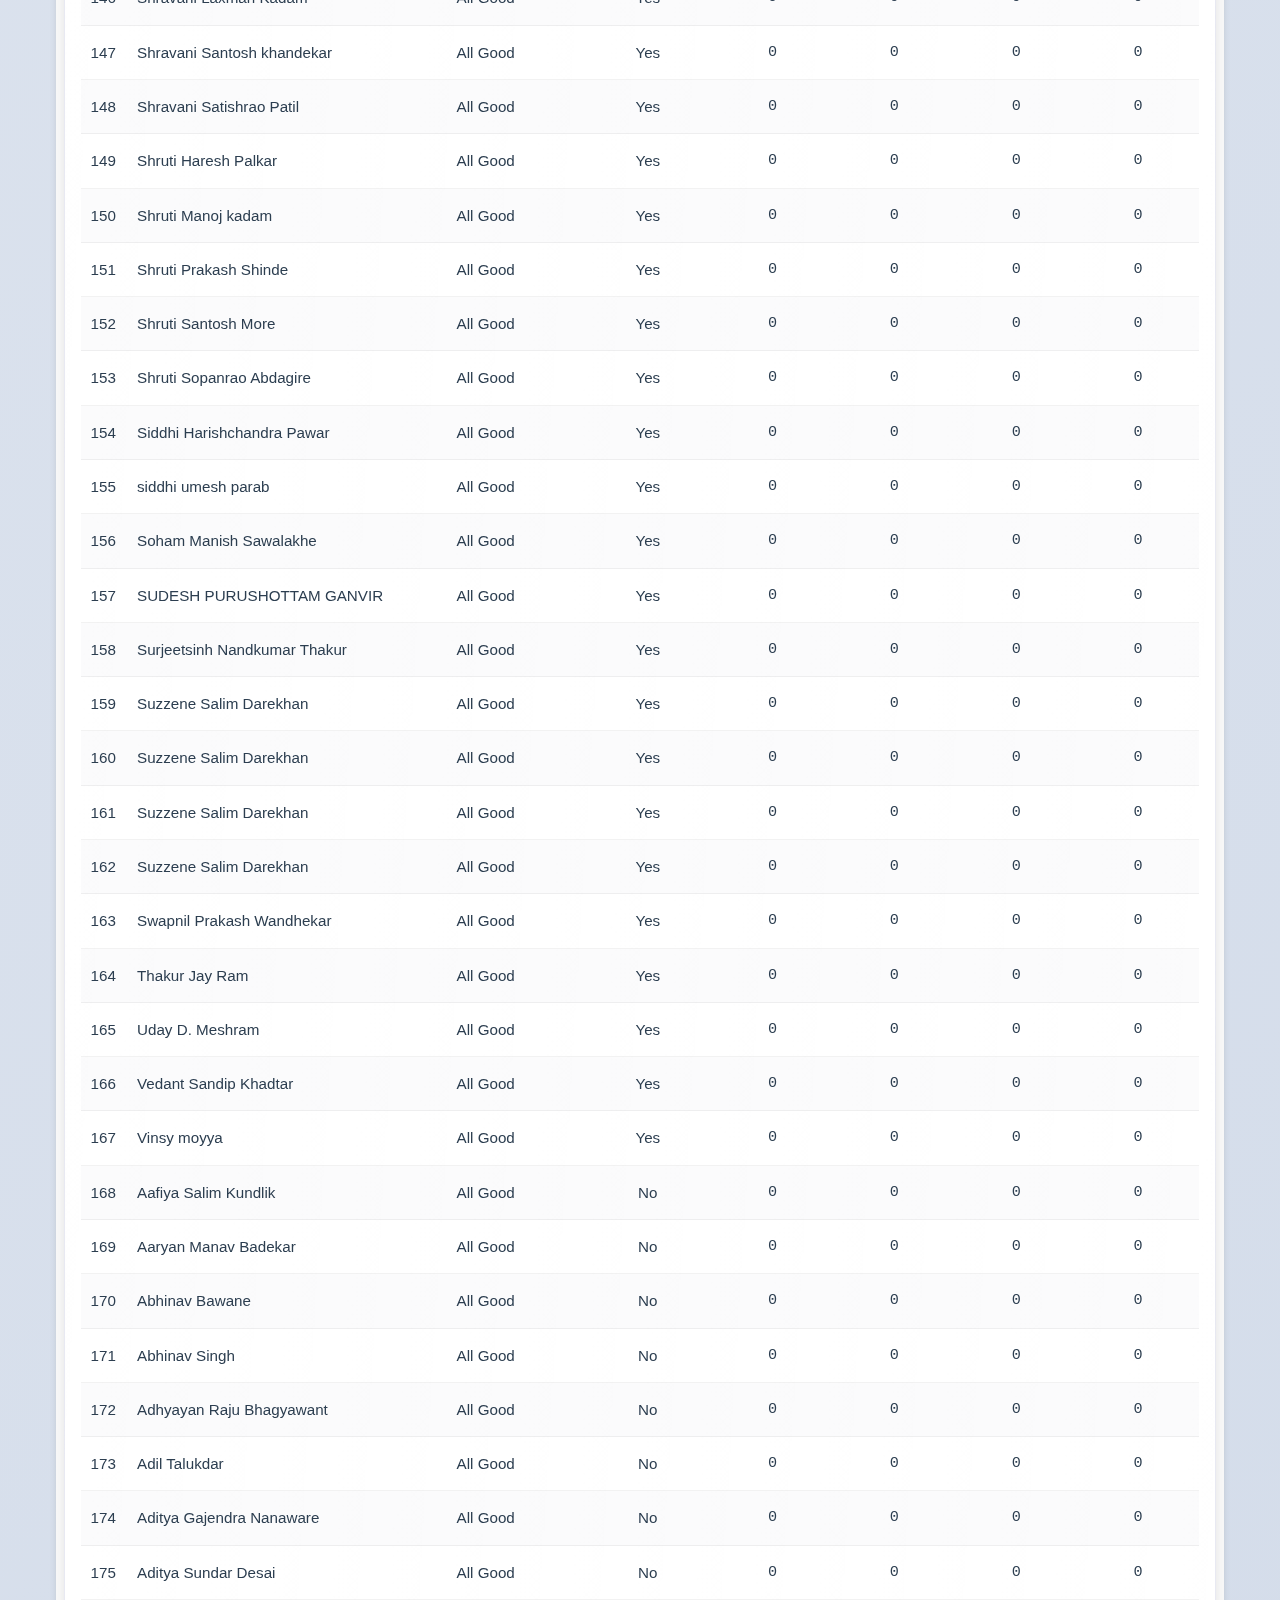
==== commit 74fbf898: "update leaderbord" ====
--- a/index.html
+++ b/index.html
@@ -49,10 +49,7 @@
     </nav>
 
     <main class="container" role="main">
-        <!-- <section class="note" aria-label="Announcement">
-            <p><i class="fas fa-trophy" aria-hidden="true"></i> Cloud Superstars Assemble!</p>
-            <p>Our top skill badge earners are a force to be reckoned with. Join the ranks of the elite. <i class="fas fa-bolt" aria-hidden="true"></i></p>
-        </section> -->
+       
 
         
 
@@ -287,6 +284,90 @@
             </div>
         </section>
 
+        <section class="leaderboard-highlights" aria-label="Top performers">
+            <div class="leaderboard-header">
+                <h2><i class="fas fa-crown"></i> Top Performers</h2>
+                <p>Celebrating our outstanding achievers in different categories</p>
+            </div>
+            
+            <div class="leaderboard-grid">
+                <!-- Skill Badges Leaders -->
+                <div class="leader-card skill-badges">
+                    <div class="leader-header">
+                        <i class="fas fa-certificate"></i>
+                        <h3>Skill Badges Champions</h3>
+                    </div>
+                    <div class="leader-content">
+                        <div class="leader-item gold">
+                            <span class="rank"><i class="fas fa-medal"></i></span>
+                            <span class="name">Gopinath Panjiyara</span>
+                            <span class="score">8 Badges</span>
+                        </div>
+                        <div class="leader-item silver">
+                            <span class="rank"><i class="fas fa-medal"></i></span>
+                            <span class="name">Goregaonkar Nitish Naresh</span>
+                            <span class="score">8 Badges</span>
+                        </div>
+                        <div class="leader-item bronze">
+                            <span class="rank"><i class="fas fa-medal"></i></span>
+                            <span class="name">VINIT KUMAR SHRIVASTAVA</span>
+                            <span class="score">7 Badges</span>
+                        </div>
+                    </div>
+                </div>
+
+                <!-- Arcade Games Leaders -->
+                <div class="leader-card arcade-games">
+                    <div class="leader-header">
+                        <i class="fas fa-gamepad"></i>
+                        <h3>Arcade Games Masters</h3>
+                    </div>
+                    <div class="leader-content">
+                        <div class="leader-item gold">
+                            <span class="rank"><i class="fas fa-medal"></i></span>
+                            <span class="name">Gauri Ikhar</span>
+                            <span class="score">4 Games</span>
+                        </div>
+                        <div class="leader-item silver">
+                            <span class="rank"><i class="fas fa-medal"></i></span>
+                            <span class="name">Pratiksha Ishwar Dhole</span>
+                            <span class="score">4 Games</span>
+                        </div>
+                        <div class="leader-item bronze">
+                            <span class="rank"><i class="fas fa-medal"></i></span>
+                            <span class="name">Gopinath Panjiyara</span>
+                            <span class="score">4 Games</span>
+                        </div>
+                    </div>
+                </div>
+
+                <!-- Lab-free Course Leaders -->
+                <div class="leader-card lab-courses">
+                    <div class="leader-header">
+                        <i class="fas fa-book"></i>
+                        <h3>Course Completion Stars</h3>
+                    </div>
+                    <div class="leader-content">
+                        <div class="leader-item gold">
+                            <span class="rank"><i class="fas fa-medal"></i></span>
+                            <span class="name">Darla.Renusri</span>
+                            <span class="score">6 Courses</span>
+                        </div>
+                        <div class="leader-item silver">
+                            <span class="rank"><i class="fas fa-medal"></i></span>
+                            <span class="name">Jay Sharad Zore</span>
+                            <span class="score">4 Courses</span>
+                        </div>
+                        <div class="leader-item bronze">
+                            <span class="rank"><i class="fas fa-medal"></i></span>
+                            <span class="name">Shaswat chourasia</span>
+                            <span class="score">4 Courses</span>
+                        </div>
+                    </div>
+                </div>
+            </div>
+        </section>
+
         <section class="search-container" aria-label="Search section">
             <input type="text" id="search-input" placeholder="Search participants..." aria-label="Search participants">
             <button onclick="searchTable()" aria-label="Search">
--- a/styles.css
+++ b/styles.css
@@ -256,39 +256,257 @@
     padding: 0.5rem;
 }
 
+/* Premium Table Styles */
 .table-wrapper {
     overflow-x: auto;
     -webkit-overflow-scrolling: touch;
-    padding: 0.5rem;
+    padding: 1rem;
+    background: linear-gradient(to right bottom, rgba(255, 255, 255, 0.95), rgba(255, 255, 255, 0.8));
+    backdrop-filter: blur(10px);
+    border-radius: 16px;
+    box-shadow: 
+        0 10px 30px rgba(0, 0, 0, 0.1),
+        0 1px 8px rgba(0, 0, 0, 0.05);
+    border: 1px solid rgba(26, 35, 126, 0.1);
 }
 
 table {
     width: 100%;
-    border-collapse: collapse;
-    min-width: 600px;
-    margin: 0.5rem 0;
-}
-
-th, td {
-    padding: clamp(0.8rem, 2vw, 1.2rem);
-    text-align: left;
-    border-bottom: 1px solid #e0e0e0;
-    font-size: clamp(0.8rem, 2.5vw, 1rem);
-}
-
+    border-collapse: separate;
+    border-spacing: 0;
+    min-width: 800px;
+    font-size: 0.95rem;
+    color: #2c3e50;
+}
+
+/* Column Width Optimization */
+th:first-child,
+td:first-child {  /* Sr. No. Column */
+    width: 40px;
+    min-width: 40px;
+    max-width: 40px;
+    text-align: center;
+    padding: 0.6rem !important;
+    font-weight: 500;
+}
+
+th:nth-child(2),
+td:nth-child(2) {  /* Name Column */
+    width: 35%;
+    min-width: 250px;
+    max-width: none;
+    padding-right: 2rem !important;
+}
+
+th:nth-child(3),
+td:nth-child(3) {  /* Profile URL Status */
+    width: 15%;
+    min-width: 120px;
+}
+
+th:nth-child(4),
+td:nth-child(4) {  /* Redemption Status */
+    width: 8%;
+    min-width: 80px;
+    text-align: center;
+}
+
+th:nth-child(n+5),
+td:nth-child(n+5) {  /* Numeric Columns */
+    width: 10%;
+    min-width: 70px;
+    text-align: center;
+}
+
+/* Header Styling */
 th {
-    background: #1a237e;
+    background: linear-gradient(135deg, #1a237e, #0d47a1);
     color: white;
     font-weight: 600;
-    white-space: nowrap;
+    padding: 1rem;
+    text-transform: uppercase;
+    font-size: 0.85rem;
+    letter-spacing: 0.5px;
     position: sticky;
     top: 0;
-    z-index: 1;
+    z-index: 10;
+    border-bottom: 2px solid rgba(255, 255, 255, 0.1);
+}
+
+th:first-child {
+    border-top-left-radius: 12px;
+}
+
+th:last-child {
+    border-top-right-radius: 12px;
+}
+
+/* Cell Styling */
+td {
     padding: 1rem;
-}
-
-tr:hover {
-    background-color: #f5f5f5;
+    border-bottom: 1px solid rgba(0, 0, 0, 0.05);
+    transition: all 0.2s ease;
+    line-height: 1.4;
+}
+
+/* Row Styling */
+tr {
+    transition: all 0.2s ease;
+}
+
+tr:hover td {
+    background: rgba(26, 35, 126, 0.04);
+    transform: translateY(-1px);
+    box-shadow: 0 2px 5px rgba(0, 0, 0, 0.05);
+}
+
+tr:last-child td {
+    border-bottom: none;
+}
+
+tr:last-child td:first-child {
+    border-bottom-left-radius: 12px;
+}
+
+tr:last-child td:last-child {
+    border-bottom-right-radius: 12px;
+}
+
+/* Status Indicators */
+td:nth-child(3) {  /* Profile URL Status */
+    font-weight: 500;
+}
+
+td:nth-child(4) {  /* Redemption Status */
+    font-weight: 500;
+}
+
+/* Numeric Value Styling */
+td:nth-child(n+5) {
+    font-family: 'SF Mono', 'Consolas', monospace;
+    font-weight: 500;
+}
+
+/* Zebra Striping */
+tr:nth-child(even) td {
+    background: rgba(26, 35, 126, 0.02);
+}
+
+/* Mobile Optimizations */
+@media (max-width: 1024px) {
+    .table-wrapper {
+        padding: 0.8rem;
+        margin: 0.5rem;
+    }
+
+    table {
+        font-size: 0.9rem;
+    }
+
+    th {
+        font-size: 0.8rem;
+        padding: 0.8rem;
+    }
+
+    td {
+        padding: 0.8rem;
+    }
+}
+
+@media (max-width: 768px) {
+    .table-wrapper {
+        padding: 0.5rem;
+        border-radius: 12px;
+    }
+
+    table {
+        font-size: 0.85rem;
+    }
+
+    th, td {
+        padding: 0.7rem;
+    }
+
+    th:first-child,
+    td:first-child {
+        width: 35px;
+        min-width: 35px;
+        padding: 0.5rem !important;
+    }
+
+    /* Scroll Indicator */
+    .table-wrapper::after {
+        content: '';
+        position: absolute;
+        right: 0;
+        top: 0;
+        bottom: 0;
+        width: 40px;
+        background: linear-gradient(to right, transparent, rgba(255, 255, 255, 0.9));
+        pointer-events: none;
+        z-index: 2;
+        border-top-right-radius: 12px;
+        border-bottom-right-radius: 12px;
+    }
+}
+
+/* Custom Scrollbar */
+.table-wrapper::-webkit-scrollbar {
+    height: 8px;
+    width: 8px;
+}
+
+.table-wrapper::-webkit-scrollbar-track {
+    background: rgba(26, 35, 126, 0.05);
+    border-radius: 4px;
+}
+
+.table-wrapper::-webkit-scrollbar-thumb {
+    background: linear-gradient(90deg, #1a237e, #0d47a1);
+    border-radius: 4px;
+    border: 2px solid rgba(255, 255, 255, 0.1);
+}
+
+.table-wrapper::-webkit-scrollbar-thumb:hover {
+    background: linear-gradient(90deg, #0d47a1, #1a237e);
+}
+
+/* Loading State */
+.table-wrapper.loading {
+    position: relative;
+    min-height: 300px;
+}
+
+.table-wrapper.loading::before {
+    content: '';
+    position: absolute;
+    top: 0;
+    left: 0;
+    right: 0;
+    bottom: 0;
+    background: rgba(255, 255, 255, 0.9);
+    backdrop-filter: blur(4px);
+    z-index: 1000;
+    border-radius: 12px;
+}
+
+/* Search Results Highlight */
+tr.highlight td {
+    background: rgba(26, 35, 126, 0.08);
+    font-weight: 500;
+}
+
+/* Status Colors */
+.status-good {
+    color: #2ecc71;
+}
+
+.status-warning {
+    color: #f1c40f;
+}
+
+.status-error {
+    color: #e74c3c;
 }
 
 /* Footer Styles */
@@ -430,7 +648,7 @@
         top: 0;
         bottom: 0;
         width: 30px;
-        background: linear-gradient(to right, transparent, rgba(0,0,0,0.1));
+        background: linear-gradient(to right, transparent, rgba(0, 0, 0, 0));
         pointer-events: none;
     }
 
@@ -2111,35 +2329,24 @@
     }
     
     .milestone-row.ultimate {
-        padding: 1.2rem 1rem 1.2rem 1rem;
+        padding-top: 1.5rem;
     }
     
     .milestone-crown {
         top: -15px;
-        width: 30px;
-        height: 30px;
-    }
-    
-    .milestone-crown i {
-        font-size: 1rem;
+        left: 50%;
+        transform: translateX(-50%);
+    }
+    
+    .ultimate-badge {
+        margin: 0 auto 0.8rem auto;
+        display: inline-block;
     }
     
     .milestone-details {
+        display: flex;
         flex-direction: column;
-        align-items: flex-start;
-        gap: 1rem;
-    }
-    
-    .milestone-reward {
-        align-self: stretch;
-        flex-direction: row;
-        justify-content: space-between;
-        min-width: auto;
-        width: 100%;
-    }
-    
-    .reward-label {
-        margin-top: 0;
+        align-items: center;
     }
 }
 
@@ -2172,7 +2379,7 @@
     }
     
     .milestone-row.ultimate {
-        padding: 1rem 0.8rem 1rem 0.8rem;
+        padding-top: 1.2rem;
     }
     
     .milestone-crown {
@@ -2611,4 +2818,384 @@
         right: auto;
     }
 }
+
+/* No Results Message Styling */
+.no-results-message {
+    display: none;
+    text-align: center;
+    padding: 2.5rem;
+    background: linear-gradient(135deg, rgba(255, 255, 255, 0.95), rgba(255, 255, 255, 0.9));
+    border-radius: 12px;
+    box-shadow: 0 4px 15px rgba(0, 0, 0, 0.05);
+    margin: 1rem 0;
+    animation: fadeIn 0.3s ease;
+}
+
+.no-results-message.visible {
+    display: block;
+}
+
+.no-results-message i {
+    font-size: 3rem;
+    color: #1a237e;
+    margin-bottom: 1rem;
+    opacity: 0.5;
+}
+
+.no-results-message h3 {
+    color: #1a237e;
+    font-size: 1.5rem;
+    margin: 0.5rem 0;
+    font-weight: 600;
+}
+
+.no-results-message p {
+    color: #666;
+    font-size: 1rem;
+    margin: 0.5rem 0;
+    line-height: 1.5;
+}
+
+.no-results-message .suggestions {
+    margin-top: 1rem;
+    padding: 1rem;
+    background: rgba(26, 35, 126, 0.05);
+    border-radius: 8px;
+    font-size: 0.9rem;
+}
+
+.no-results-message .suggestions ul {
+    list-style: none;
+    padding: 0;
+    margin: 0.5rem 0 0 0;
+    text-align: left;
+}
+
+.no-results-message .suggestions li {
+    margin: 0.5rem 0;
+    padding-left: 1.5rem;
+    position: relative;
+    color: #2c3e50;
+}
+
+.no-results-message .suggestions li::before {
+    content: '•';
+    position: absolute;
+    left: 0.5rem;
+    color: #1a237e;
+}
+
+@keyframes fadeIn {
+    from {
+        opacity: 0;
+        transform: translateY(-10px);
+    }
+    to {
+        opacity: 1;
+        transform: translateY(0);
+    }
+}
+
+/* Mobile Responsive Styles for No Results */
+@media (max-width: 768px) {
+    .no-results-message {
+        padding: 2rem;
+        margin: 0.5rem;
+    }
+
+    .no-results-message i {
+        font-size: 2.5rem;
+    }
+
+    .no-results-message h3 {
+        font-size: 1.3rem;
+    }
+
+    .no-results-message p {
+        font-size: 0.95rem;
+    }
+}
+
+@media (max-width: 480px) {
+    .no-results-message {
+        padding: 1.5rem;
+    }
+
+    .no-results-message i {
+        font-size: 2rem;
+    }
+
+    .no-results-message h3 {
+        font-size: 1.2rem;
+    }
+
+    .no-results-message p,
+    .no-results-message .suggestions {
+        font-size: 0.9rem;
+    }
+}
+
+/* Leaderboard Highlights Section */
+.leaderboard-highlights {
+    margin: 2rem 0;
+    padding: 0 1rem;
+}
+
+.leaderboard-header {
+    text-align: center;
+    margin-bottom: 2rem;
+}
+
+.leaderboard-header h2 {
+    color: #1a237e;
+    font-size: 2rem;
+    margin-bottom: 0.5rem;
+    display: flex;
+    align-items: center;
+    justify-content: center;
+    gap: 0.8rem;
+}
+
+.leaderboard-header h2 i {
+    color: #ffd700;
+    font-size: 2.2rem;
+}
+
+.leaderboard-header p {
+    color: #666;
+    font-size: 1.1rem;
+}
+
+.leaderboard-grid {
+    display: grid;
+    grid-template-columns: repeat(auto-fit, minmax(300px, 1fr));
+    gap: 2rem;
+    max-width: 1200px;
+    margin: 0 auto;
+}
+
+.leader-card {
+    background: white;
+    border-radius: 16px;
+    overflow: hidden;
+    box-shadow: 0 10px 30px rgba(0, 0, 0, 0.1);
+    transition: transform 0.3s ease, box-shadow 0.3s ease;
+    border: 1px solid rgba(0, 0, 0, 0.05);
+}
+
+.leader-card:hover {
+    transform: translateY(-5px);
+    box-shadow: 0 15px 40px rgba(0, 0, 0, 0.15);
+}
+
+.leader-header {
+    background: linear-gradient(135deg, #1a237e, #0d47a1);
+    color: white;
+    padding: 1.5rem;
+    text-align: center;
+}
+
+.leader-header i {
+    font-size: 2rem;
+    margin-bottom: 0.8rem;
+    display: block;
+}
+
+.leader-header h3 {
+    font-size: 1.3rem;
+    margin: 0;
+    font-weight: 600;
+}
+
+.leader-content {
+    padding: 1.5rem;
+}
+
+.leader-item {
+    display: flex;
+    align-items: center;
+    padding: 1rem;
+    border-radius: 12px;
+    margin-bottom: 1rem;
+    background: #f8f9fa;
+    transition: transform 0.2s ease;
+}
+
+.leader-item:last-child {
+    margin-bottom: 0;
+}
+
+.leader-item:hover {
+    transform: translateX(5px);
+}
+
+.leader-item .rank {
+    width: 40px;
+    height: 40px;
+    display: flex;
+    align-items: center;
+    justify-content: center;
+    border-radius: 50%;
+    margin-right: 1rem;
+}
+
+.leader-item .rank i {
+    font-size: 1.2rem;
+}
+
+.leader-item.gold .rank {
+    background: linear-gradient(135deg, #ffd700, #ffa000);
+    color: #fff;
+}
+
+.leader-item.silver .rank {
+    background: linear-gradient(135deg, #C0C0C0, #808080);
+    color: #fff;
+}
+
+.leader-item.bronze .rank {
+    background: linear-gradient(135deg, #cd7f32, #8B4513);
+    color: #fff;
+}
+
+.leader-item .name {
+    flex: 1;
+    font-weight: 600;
+    color: #2c3e50;
+    margin-right: 1rem;
+}
+
+.leader-item .score {
+    font-weight: 600;
+    color: #1a237e;
+    background: rgba(26, 35, 126, 0.1);
+    padding: 0.4rem 0.8rem;
+    border-radius: 20px;
+    font-size: 0.9rem;
+}
+
+/* Category-specific styling */
+.skill-badges .leader-header i {
+    color: #ffd700;
+}
+
+.arcade-games .leader-header i {
+    color: #ff4081;
+}
+
+.lab-courses .leader-header i {
+    color: #00bcd4;
+}
+
+/* Responsive Design */
+@media (max-width: 1024px) {
+    .leaderboard-grid {
+        gap: 1.5rem;
+    }
+
+    .leader-header {
+        padding: 1.2rem;
+    }
+
+    .leader-content {
+        padding: 1.2rem;
+    }
+}
+
+@media (max-width: 768px) {
+    .leaderboard-highlights {
+        margin: 1.5rem 0;
+    }
+
+    .leaderboard-header h2 {
+        font-size: 1.8rem;
+    }
+
+    .leaderboard-header p {
+        font-size: 1rem;
+    }
+
+    .leaderboard-grid {
+        grid-template-columns: 1fr;
+        gap: 1.5rem;
+        padding: 0 1rem;
+    }
+
+    .leader-item {
+        padding: 0.8rem;
+    }
+
+    .leader-item .rank {
+        width: 35px;
+        height: 35px;
+    }
+
+    .leader-item .name {
+        font-size: 0.95rem;
+    }
+
+    .leader-item .score {
+        font-size: 0.85rem;
+    }
+}
+
+@media (max-width: 480px) {
+    .leaderboard-header h2 {
+        font-size: 1.5rem;
+    }
+
+    .leader-header {
+        padding: 1rem;
+    }
+
+    .leader-header i {
+        font-size: 1.8rem;
+    }
+
+    .leader-header h3 {
+        font-size: 1.2rem;
+    }
+
+    .leader-content {
+        padding: 1rem;
+    }
+
+    .leader-item {
+        padding: 0.7rem;
+    }
+
+    .leader-item .rank {
+        width: 30px;
+        height: 30px;
+        margin-right: 0.8rem;
+    }
+
+    .leader-item .name {
+        font-size: 0.9rem;
+    }
+}
+
+/* Animation for leader cards */
+@keyframes fadeInUp {
+    from {
+        opacity: 0;
+        transform: translateY(20px);
+    }
+    to {
+        opacity: 1;
+        transform: translateY(0);
+    }
+}
+
+.leader-card {
+    animation: fadeInUp 0.5s ease forwards;
+}
+
+.leader-card:nth-child(2) {
+    animation-delay: 0.2s;
+}
+
+.leader-card:nth-child(3) {
+    animation-delay: 0.4s;
+}
     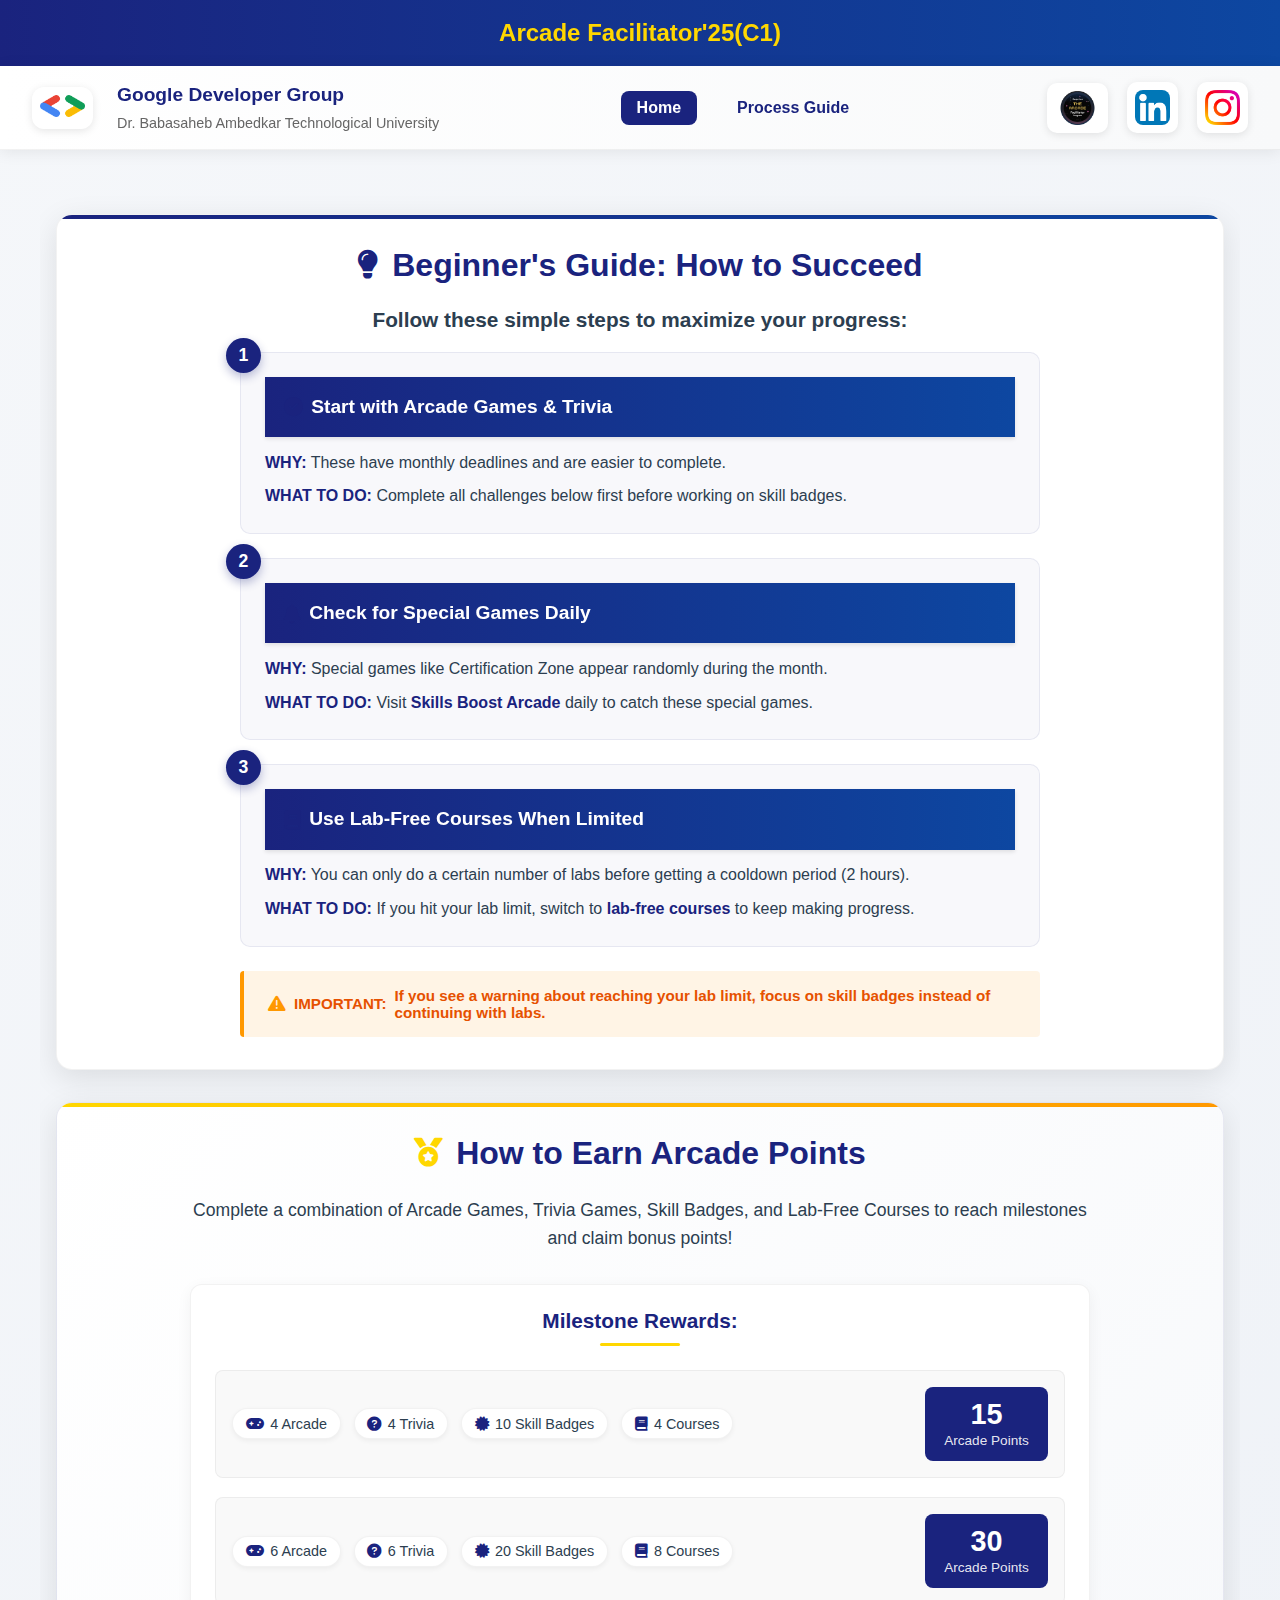
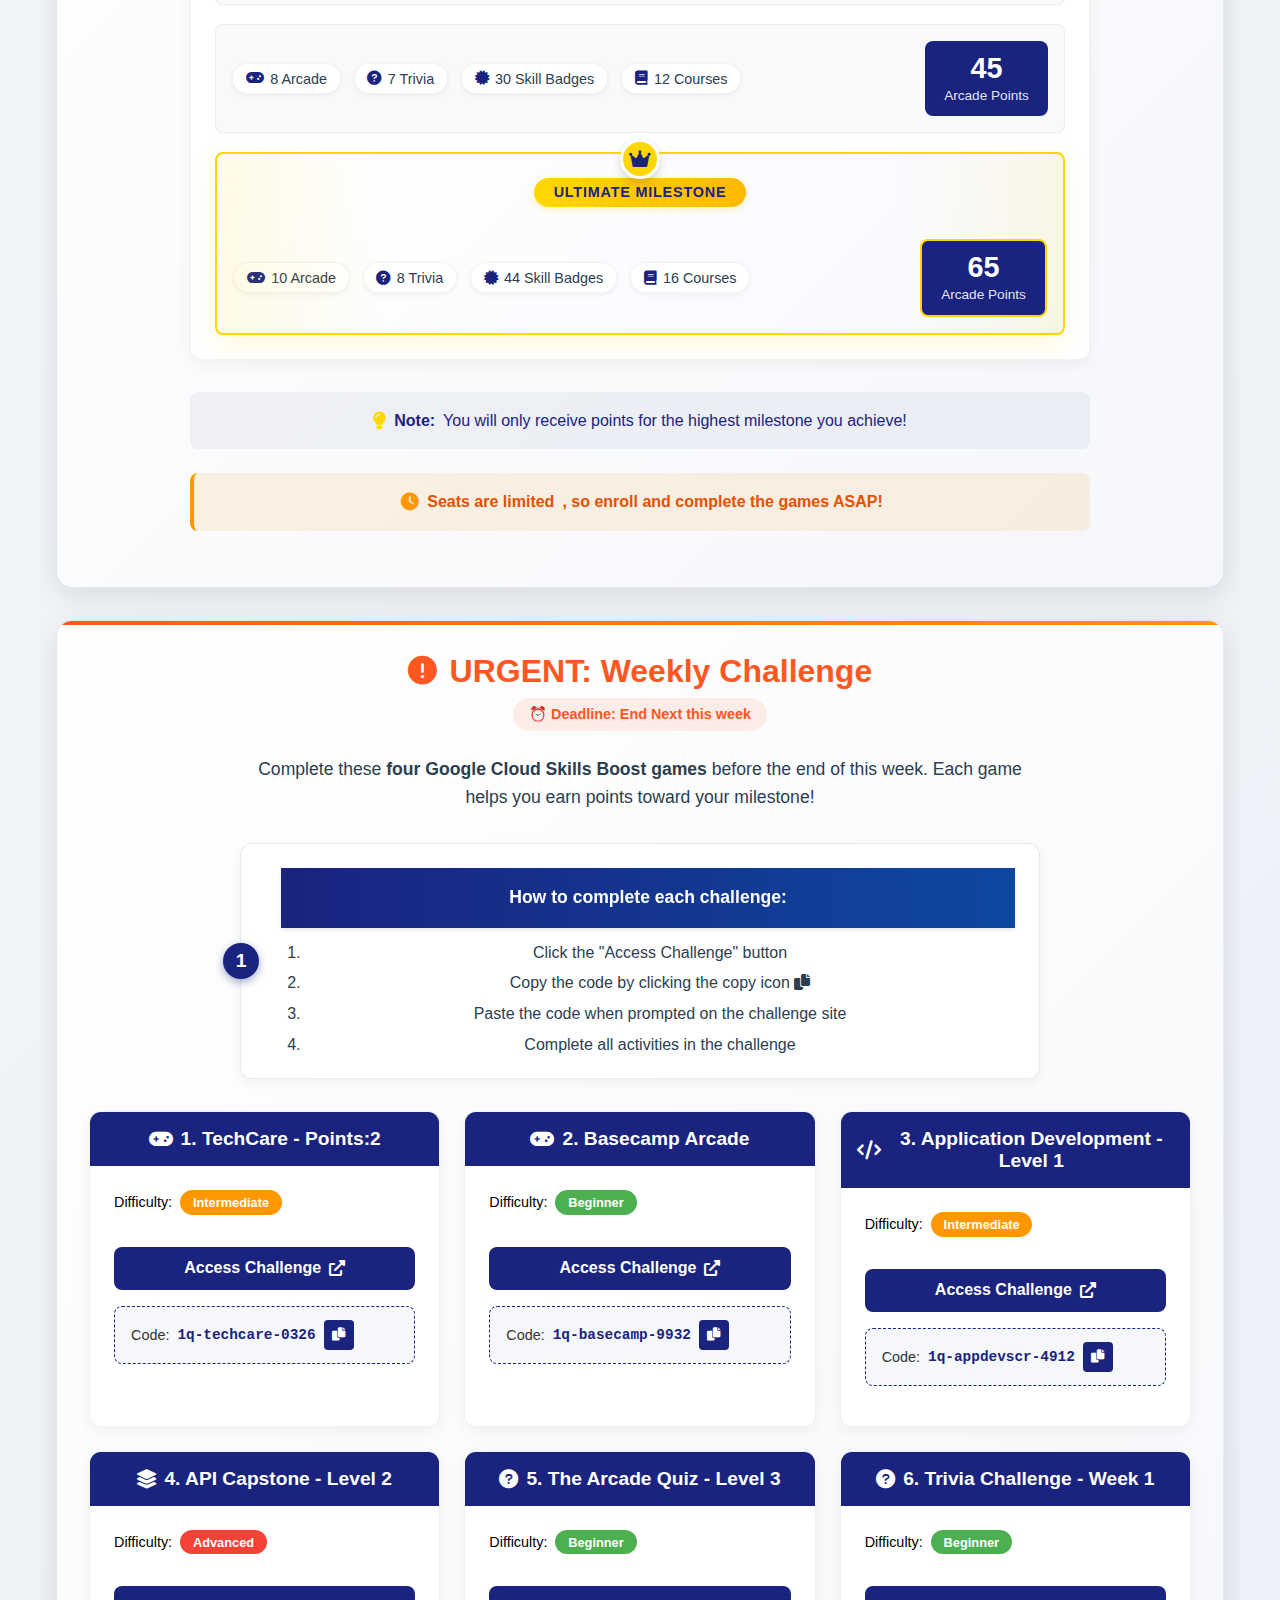
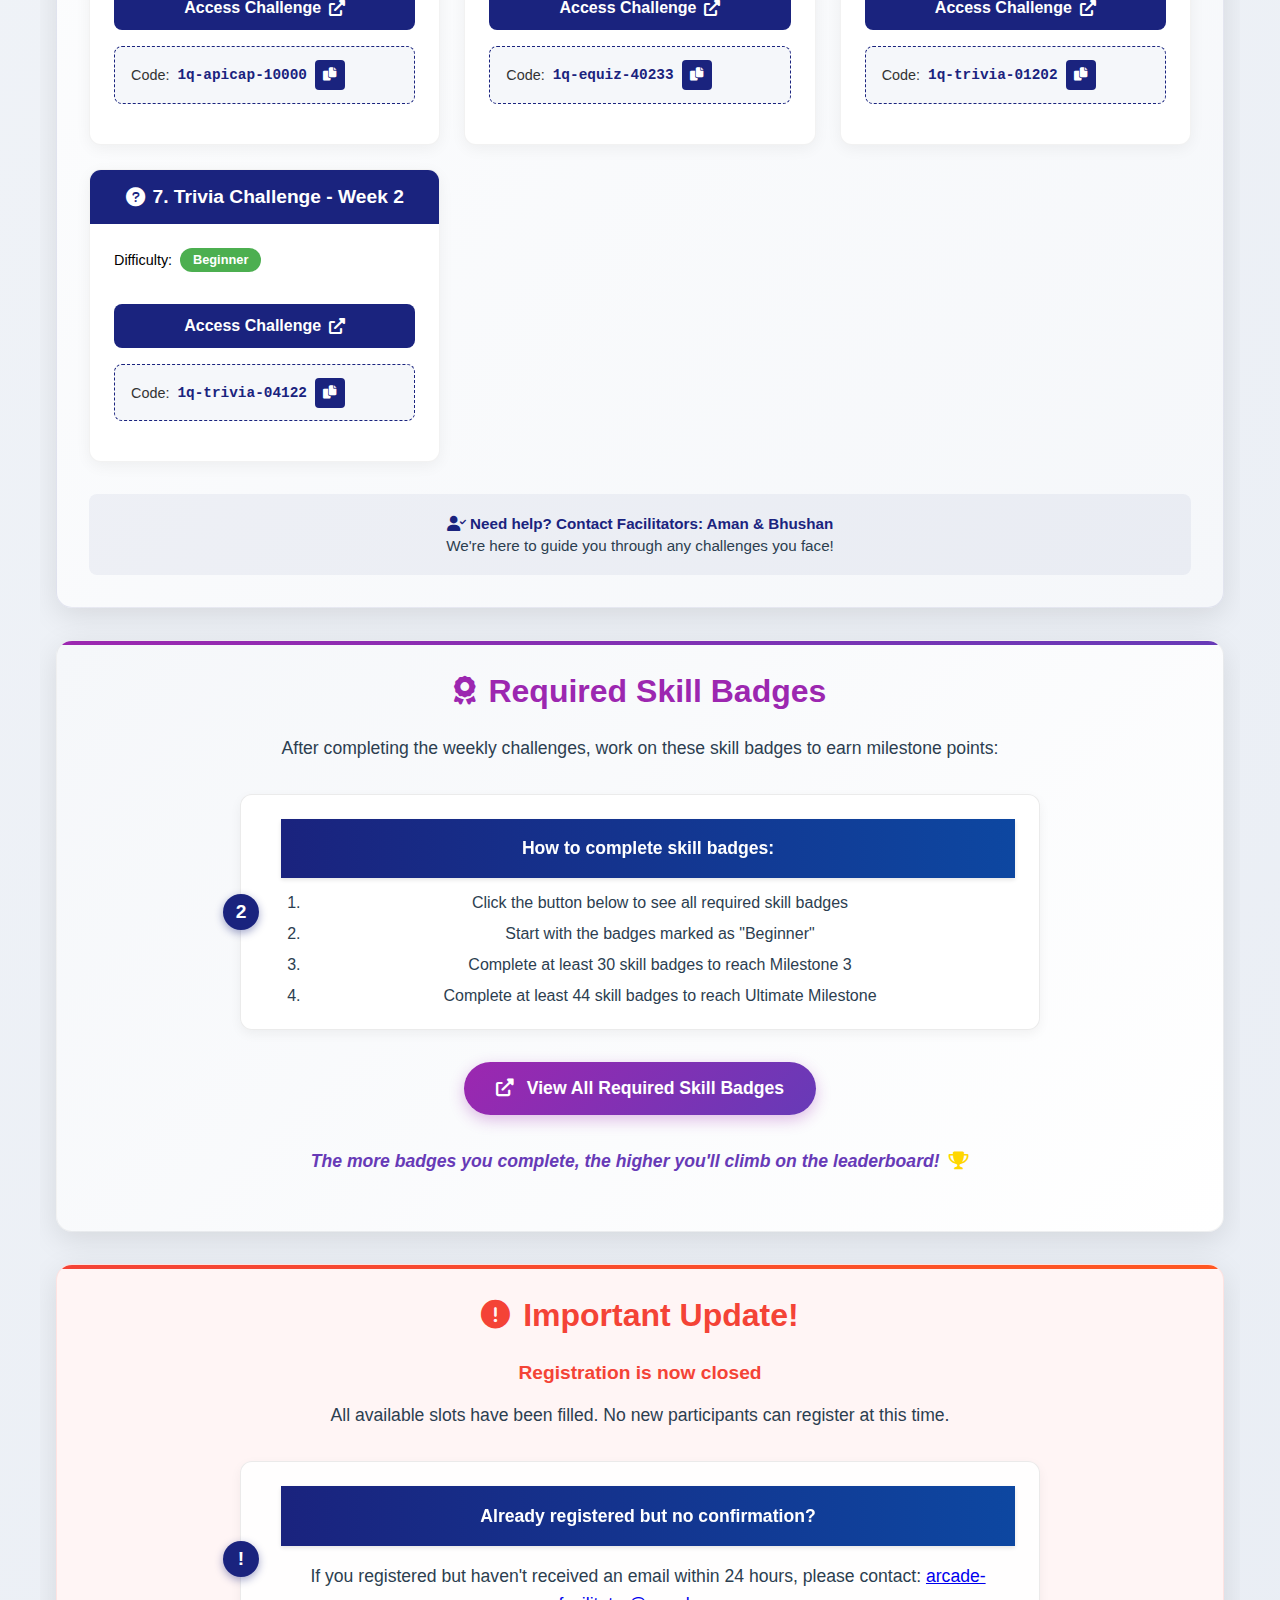
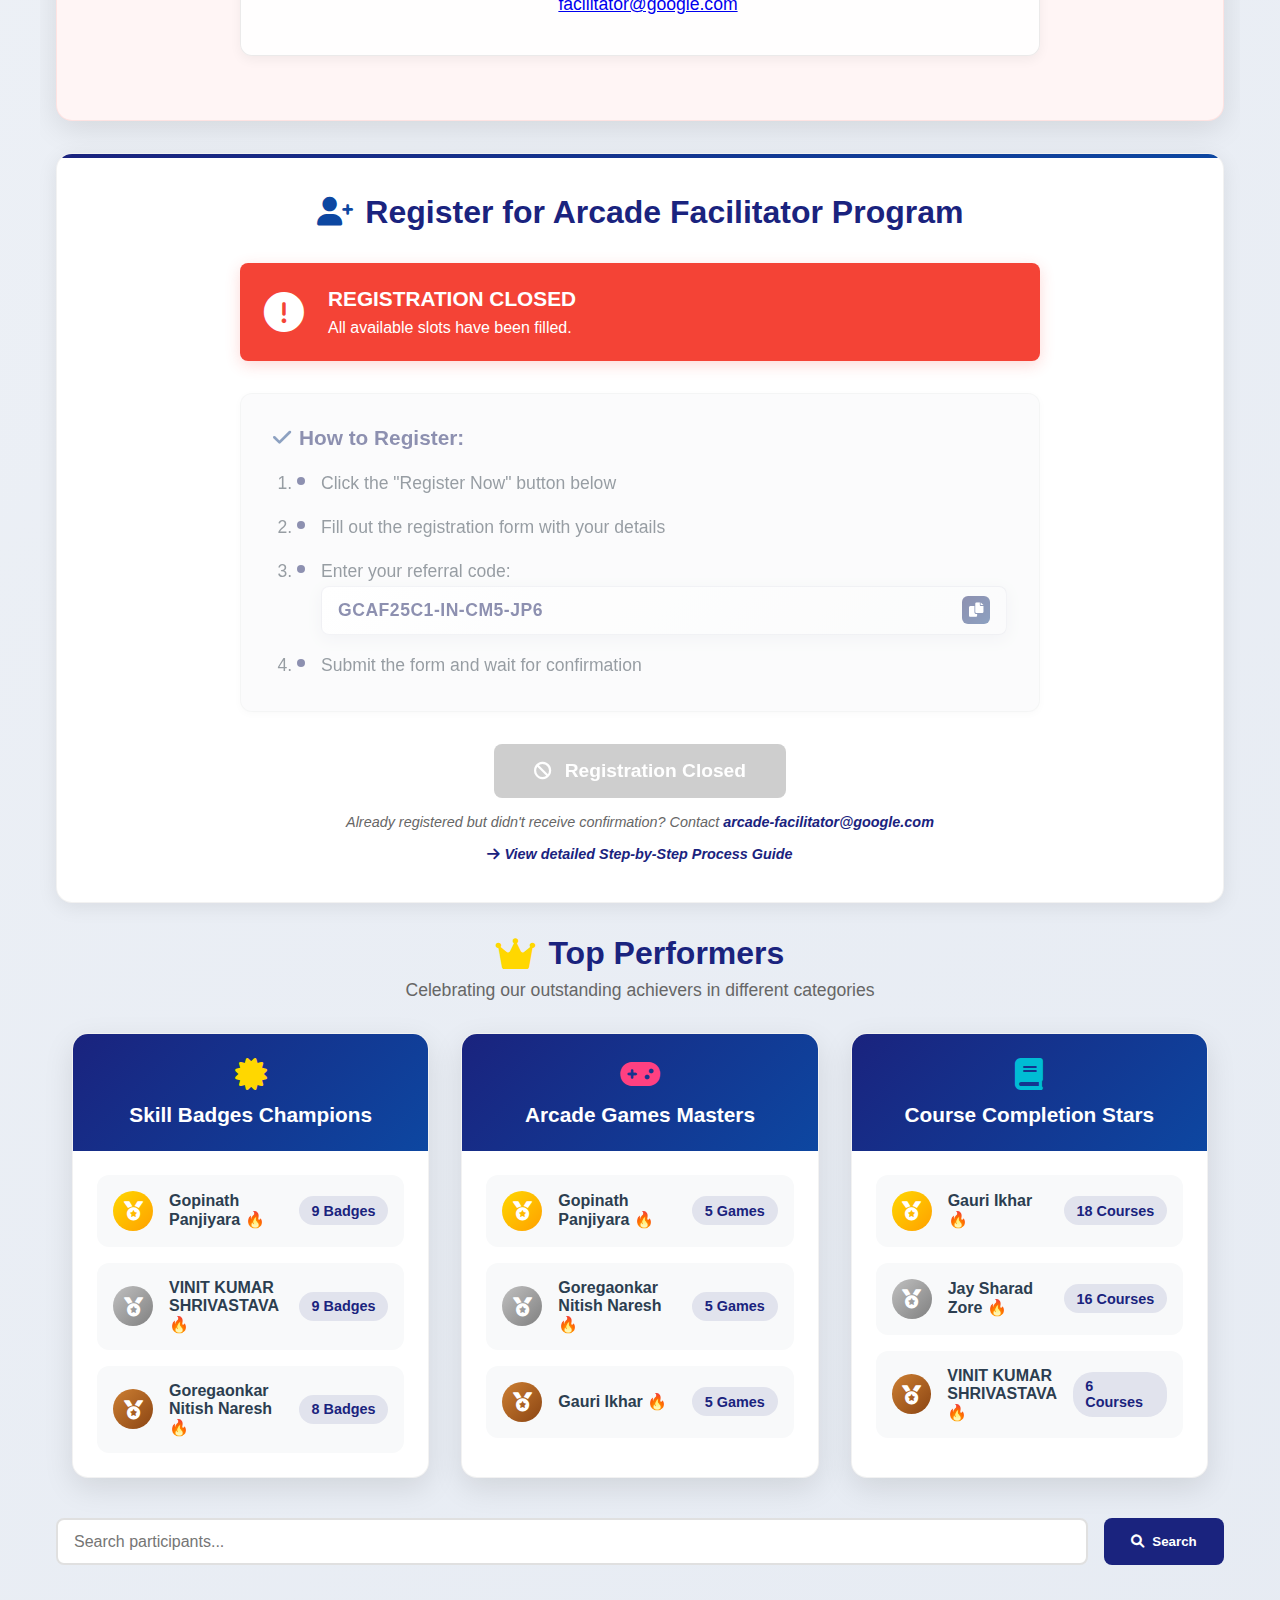
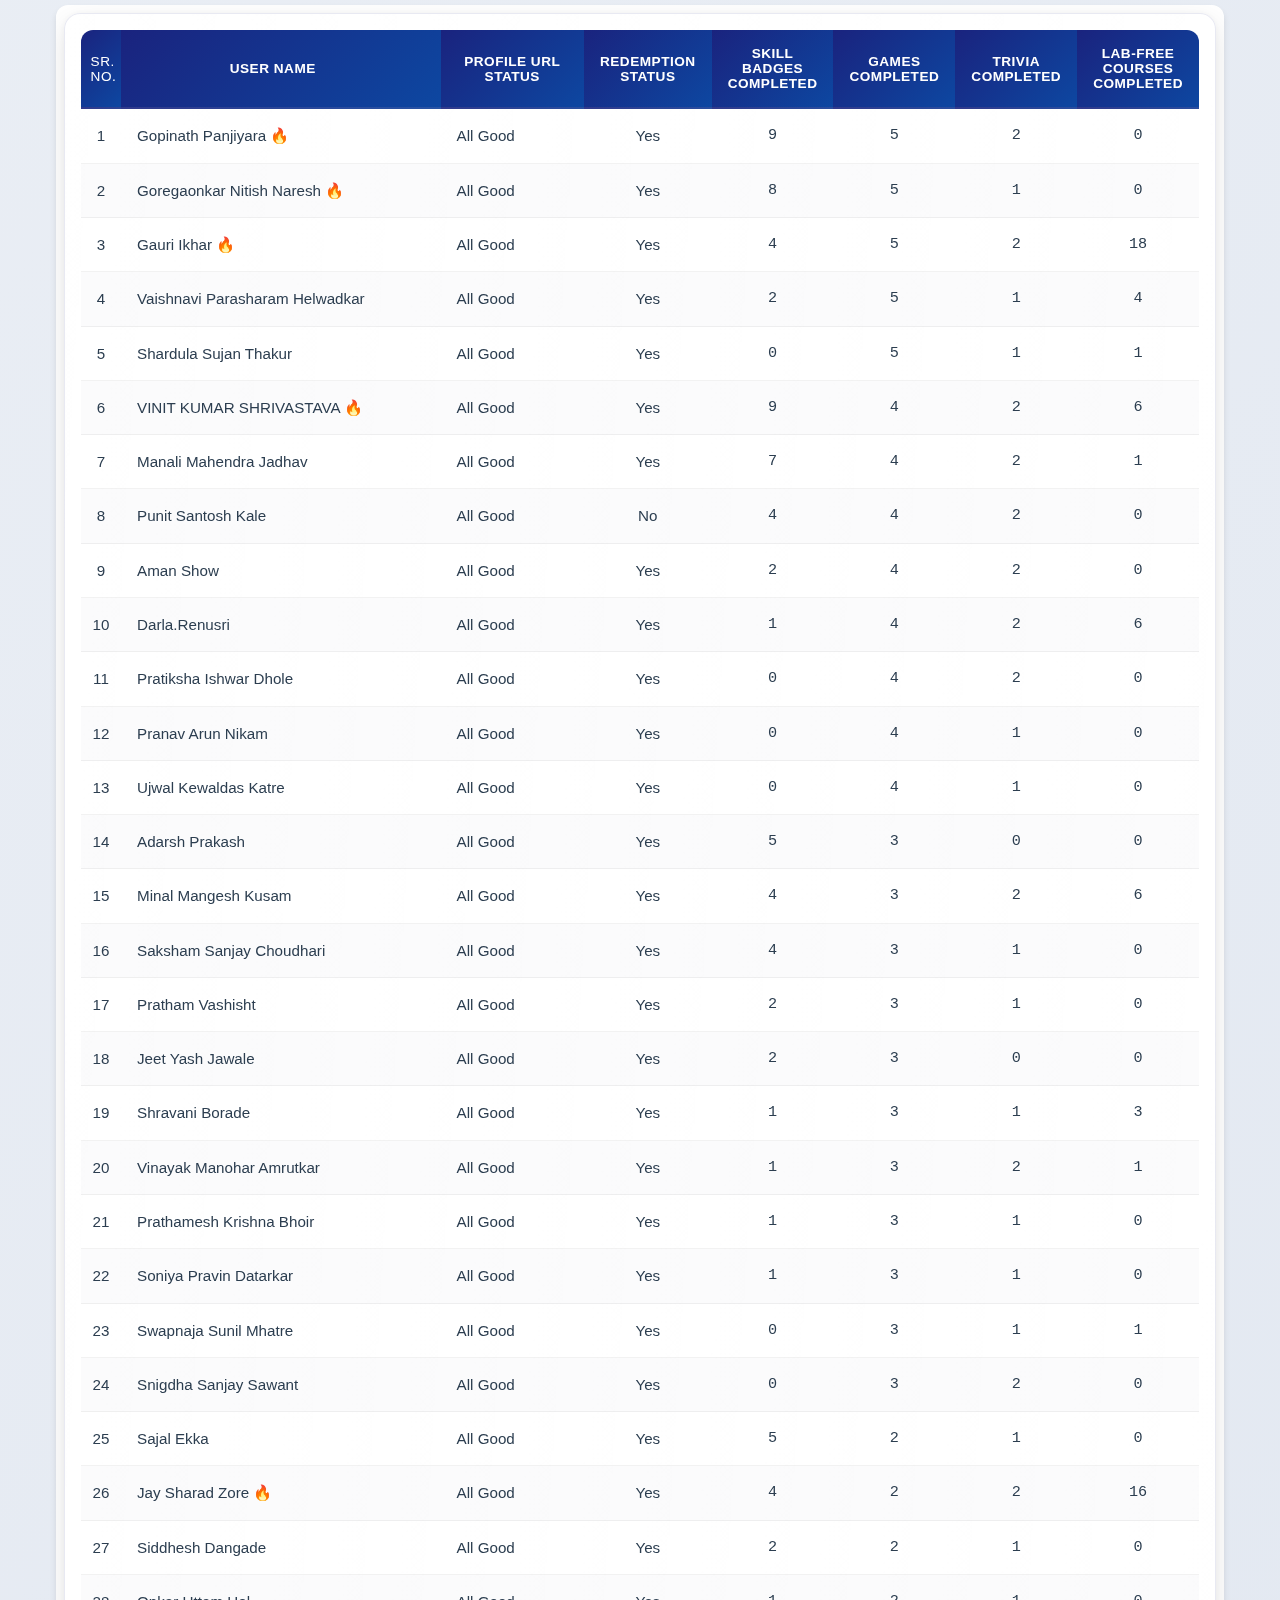
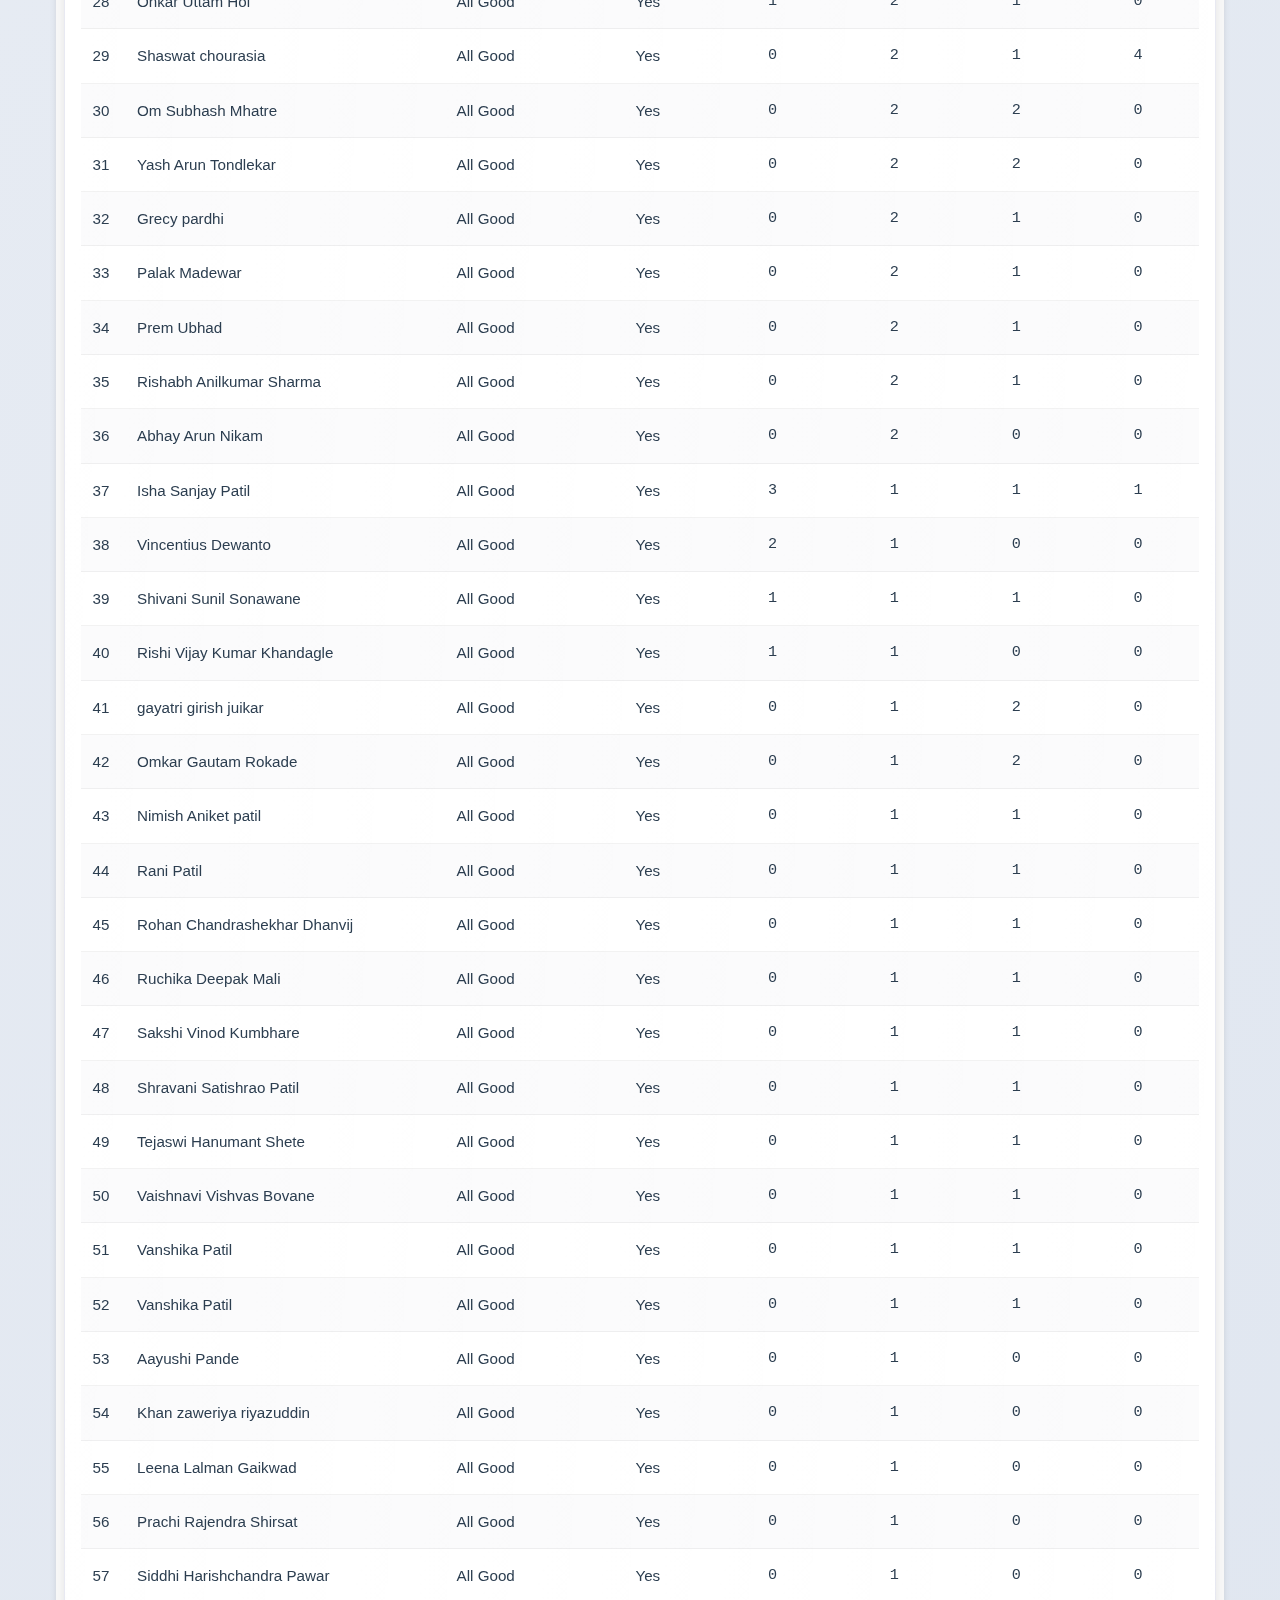
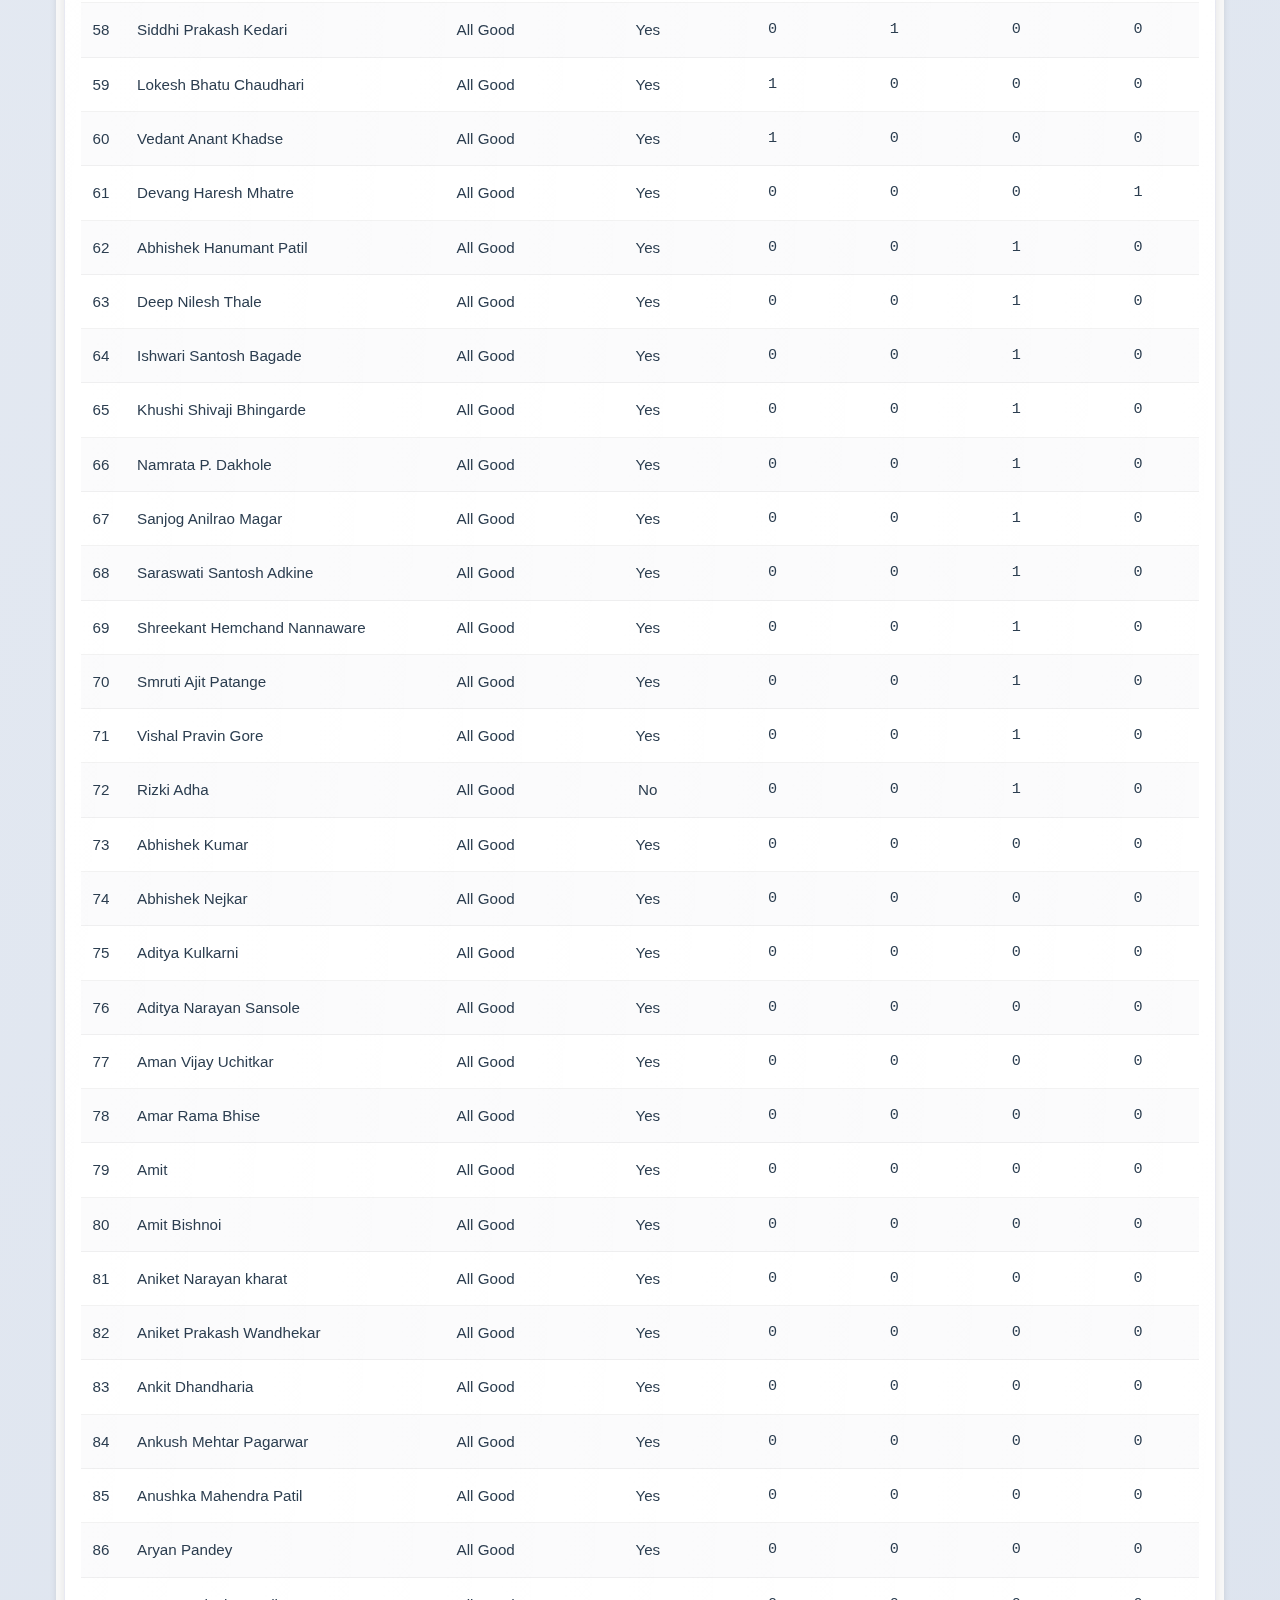
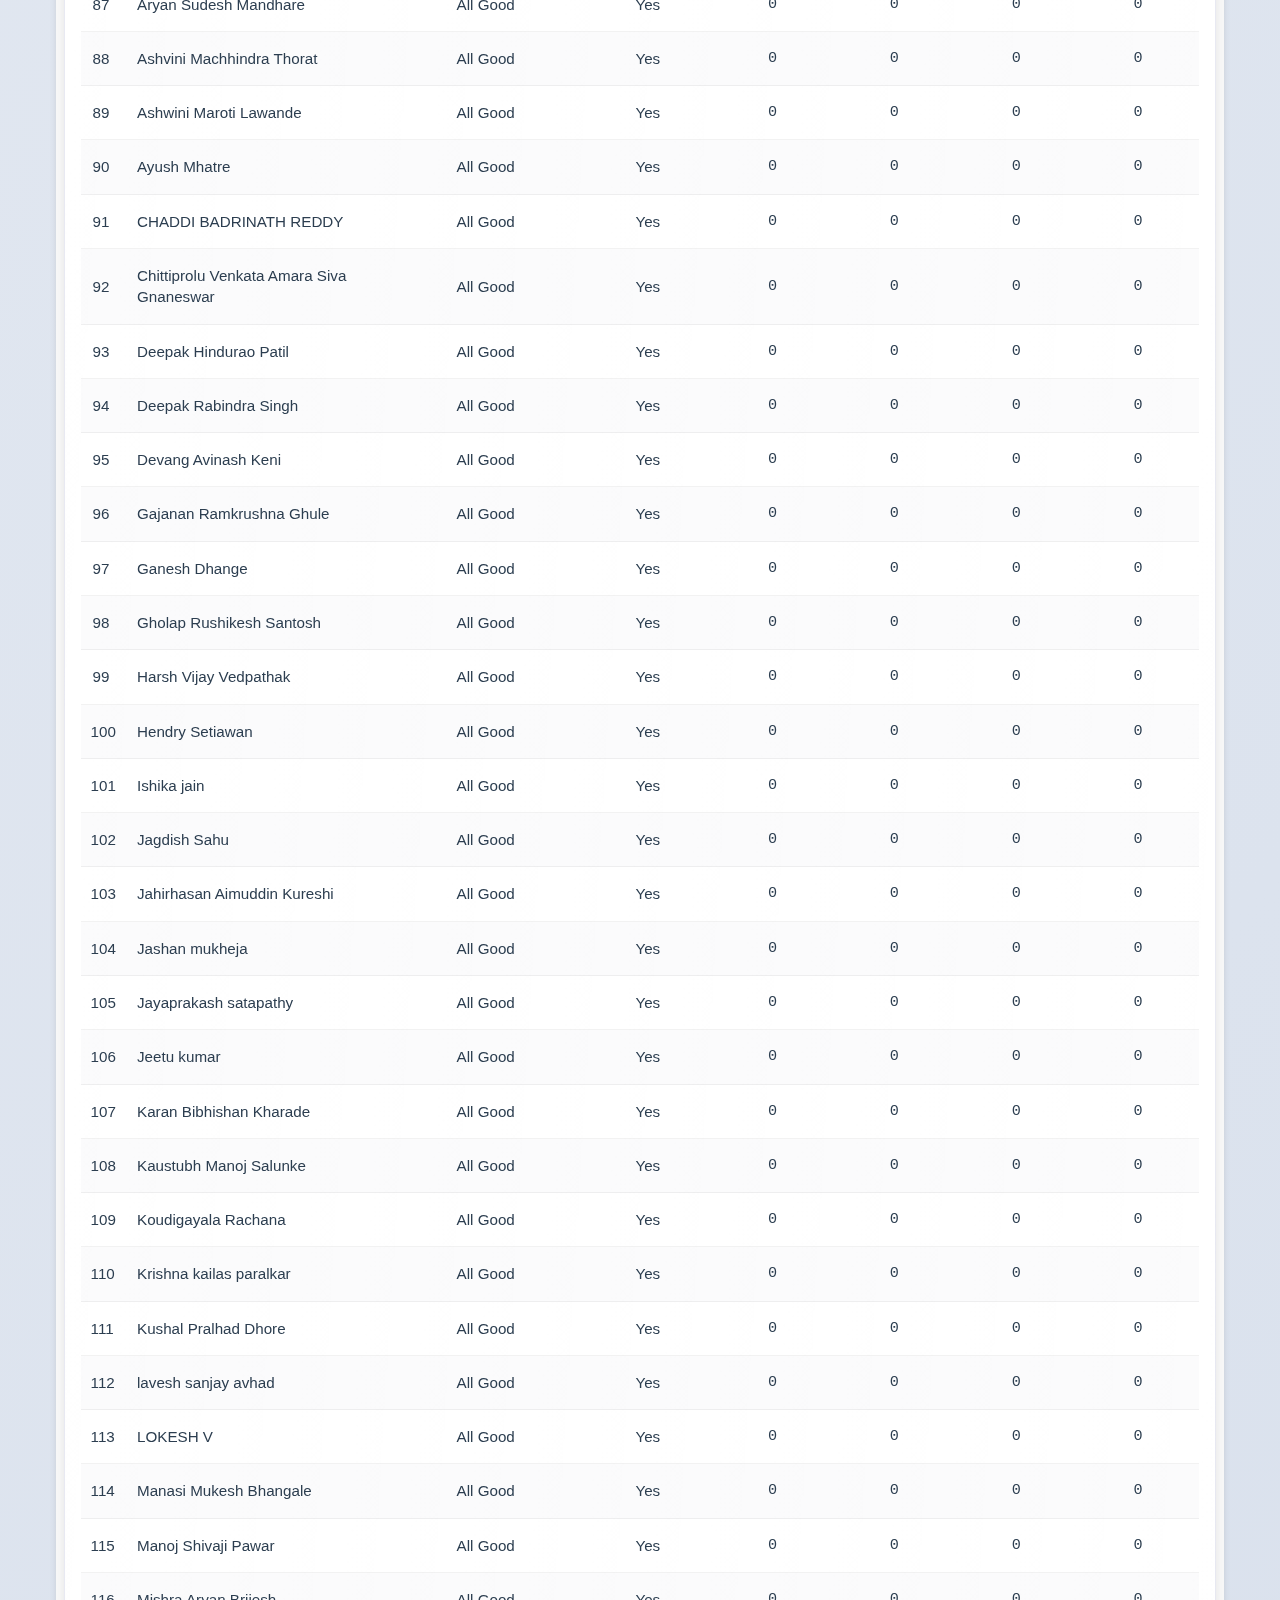
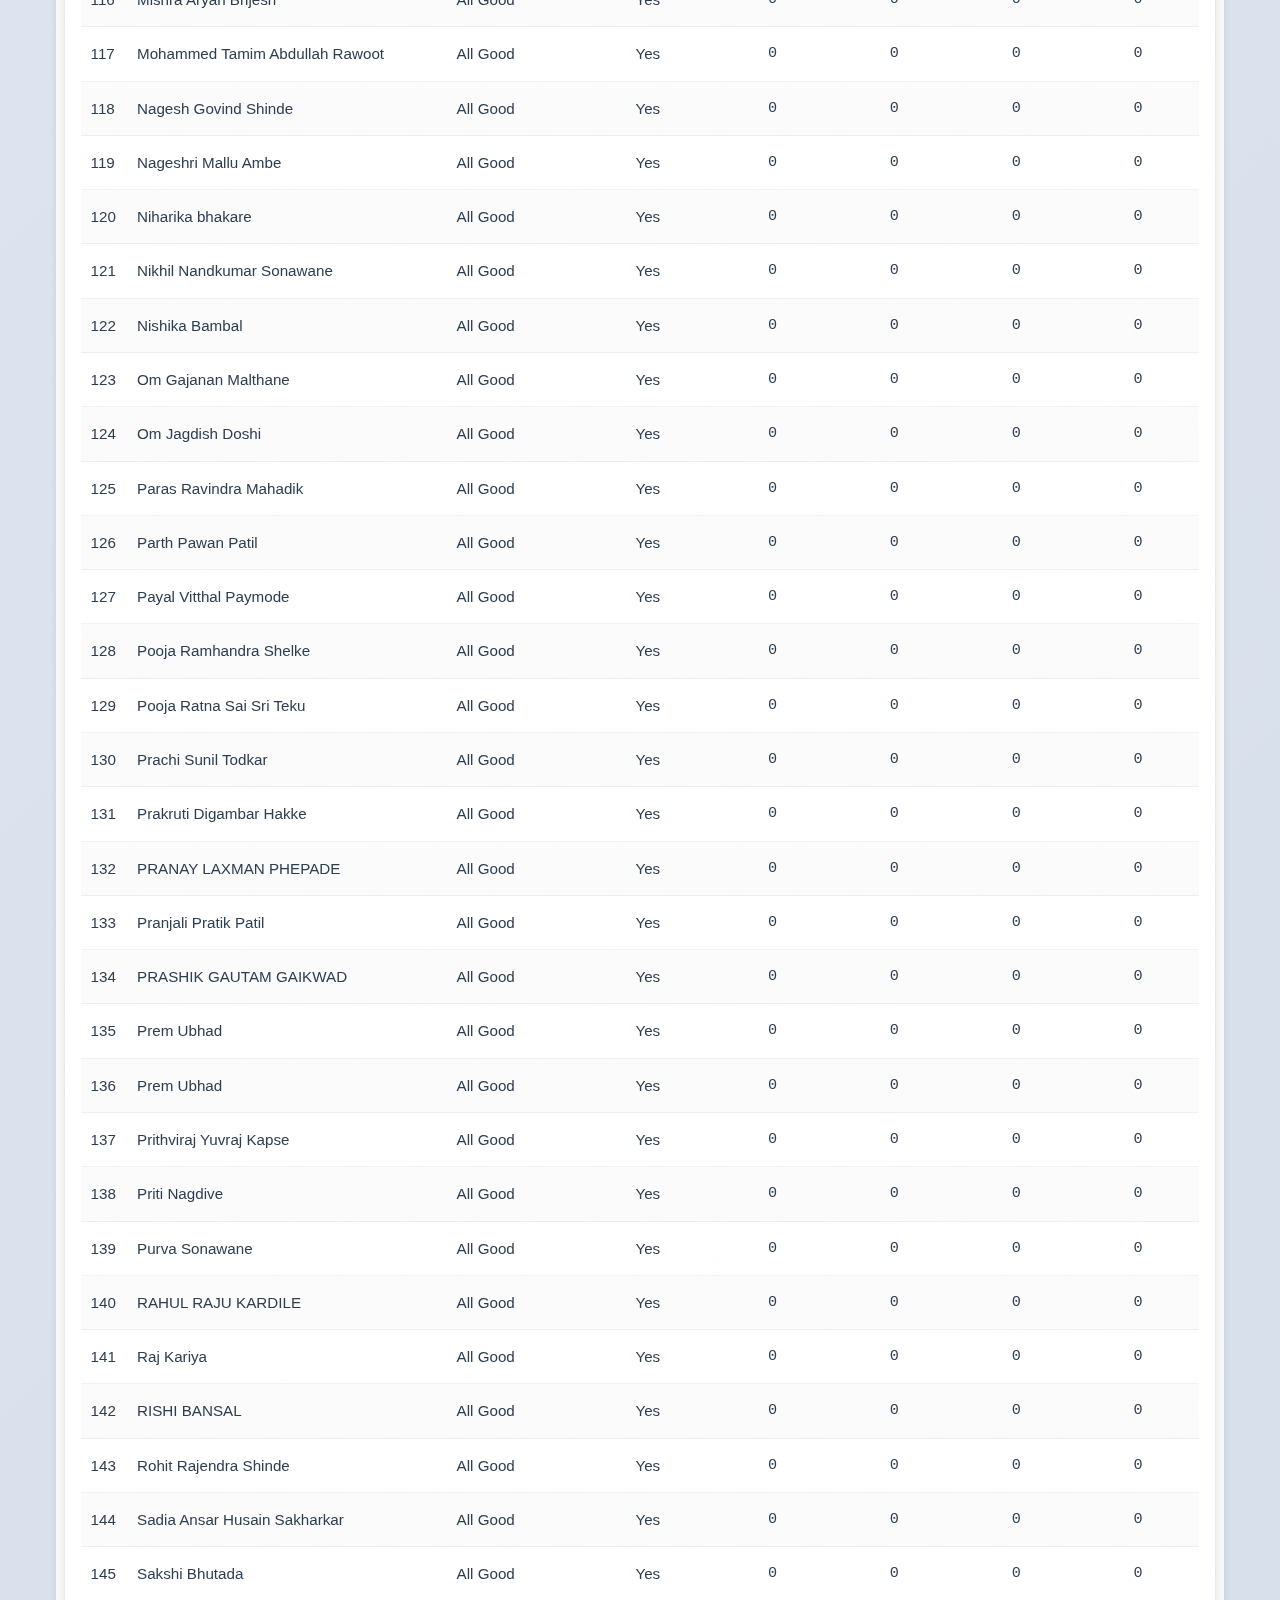
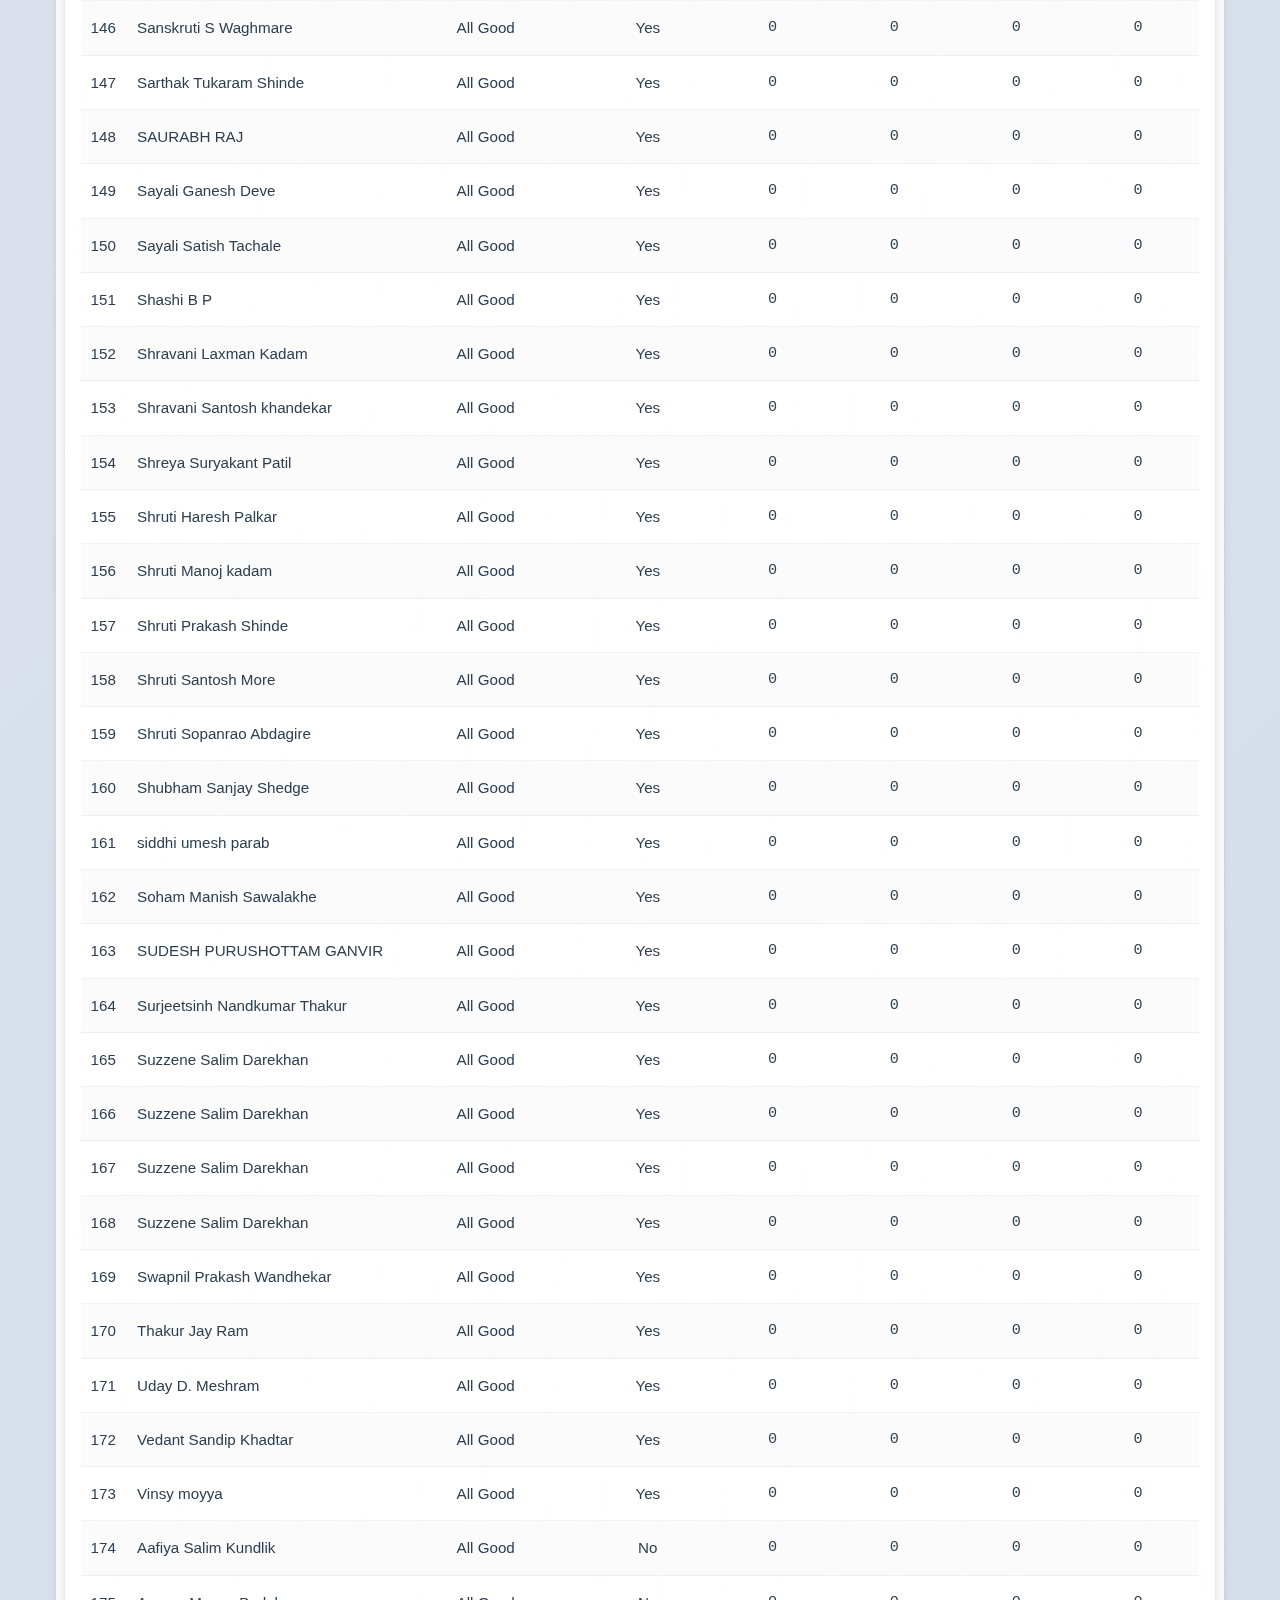
==== commit 36201ac4: "update Leadebord" ====
--- a/index.html
+++ b/index.html
@@ -298,20 +298,9 @@
                         <h3>Skill Badges Champions</h3>
                     </div>
                     <div class="leader-content">
-                        <div class="leader-item gold">
-                            <span class="rank"><i class="fas fa-medal"></i></span>
-                            <span class="name">Gopinath Panjiyara</span>
-                            <span class="score">8 Badges</span>
-                        </div>
-                        <div class="leader-item silver">
-                            <span class="rank"><i class="fas fa-medal"></i></span>
-                            <span class="name">Goregaonkar Nitish Naresh</span>
-                            <span class="score">8 Badges</span>
-                        </div>
-                        <div class="leader-item bronze">
-                            <span class="rank"><i class="fas fa-medal"></i></span>
-                            <span class="name">VINIT KUMAR SHRIVASTAVA</span>
-                            <span class="score">7 Badges</span>
+                        <div class="loading-spinner">
+                            <i class="fas fa-spinner fa-pulse"></i>
+                            <p>Loading top performers...</p>
                         </div>
                     </div>
                 </div>
@@ -323,20 +312,9 @@
                         <h3>Arcade Games Masters</h3>
                     </div>
                     <div class="leader-content">
-                        <div class="leader-item gold">
-                            <span class="rank"><i class="fas fa-medal"></i></span>
-                            <span class="name">Gauri Ikhar</span>
-                            <span class="score">4 Games</span>
-                        </div>
-                        <div class="leader-item silver">
-                            <span class="rank"><i class="fas fa-medal"></i></span>
-                            <span class="name">Pratiksha Ishwar Dhole</span>
-                            <span class="score">4 Games</span>
-                        </div>
-                        <div class="leader-item bronze">
-                            <span class="rank"><i class="fas fa-medal"></i></span>
-                            <span class="name">Gopinath Panjiyara</span>
-                            <span class="score">4 Games</span>
+                        <div class="loading-spinner">
+                            <i class="fas fa-spinner fa-pulse"></i>
+                            <p>Loading top performers...</p>
                         </div>
                     </div>
                 </div>
@@ -348,20 +326,9 @@
                         <h3>Course Completion Stars</h3>
                     </div>
                     <div class="leader-content">
-                        <div class="leader-item gold">
-                            <span class="rank"><i class="fas fa-medal"></i></span>
-                            <span class="name">Darla.Renusri</span>
-                            <span class="score">6 Courses</span>
-                        </div>
-                        <div class="leader-item silver">
-                            <span class="rank"><i class="fas fa-medal"></i></span>
-                            <span class="name">Jay Sharad Zore</span>
-                            <span class="score">4 Courses</span>
-                        </div>
-                        <div class="leader-item bronze">
-                            <span class="rank"><i class="fas fa-medal"></i></span>
-                            <span class="name">Shaswat chourasia</span>
-                            <span class="score">4 Courses</span>
+                        <div class="loading-spinner">
+                            <i class="fas fa-spinner fa-pulse"></i>
+                            <p>Loading top performers...</p>
                         </div>
                     </div>
                 </div>
--- a/styles.css
+++ b/styles.css
@@ -3198,4 +3198,72 @@
 .leader-card:nth-child(3) {
     animation-delay: 0.4s;
 }
+
+/* No data message in leaderboard */
+.no-data-message {
+    display: flex;
+    flex-direction: column;
+    align-items: center;
+    justify-content: center;
+    padding: 2rem 1rem;
+    text-align: center;
+    color: #7f8c8d;
+    background: rgba(0, 0, 0, 0.02);
+    border-radius: 10px;
+}
+
+.no-data-message i {
+    font-size: 2rem;
+    margin-bottom: 1rem;
+    opacity: 0.6;
+}
+
+.no-data-message p {
+    margin: 0;
+    font-size: 0.95rem;
+}
+
+/* Loading spinner for leaderboard */
+.loading-spinner {
+    display: flex;
+    flex-direction: column;
+    align-items: center;
+    justify-content: center;
+    padding: 2rem;
+    text-align: center;
+    color: #1a237e;
+}
+
+.loading-spinner i {
+    font-size: 2rem;
+    margin-bottom: 1rem;
+    opacity: 0.7;
+    color: #1a237e;
+}
+
+.loading-spinner p {
+    margin: 0;
+    font-size: 0.95rem;
+    opacity: 0.8;
+}
+
+/* Sample data tag */
+.sample-data-tag {
+    position: absolute;
+    top: -8px;
+    right: -8px;
+    background: rgba(255, 193, 7, 0.9);
+    color: #333;
+    font-size: 0.7rem;
+    padding: 2px 6px;
+    border-radius: 4px;
+    font-weight: 600;
+    transform: rotate(5deg);
+    box-shadow: 0 1px 3px rgba(0,0,0,0.2);
+    z-index: 1;
+}
+
+.leader-item {
+    position: relative;
+}
     